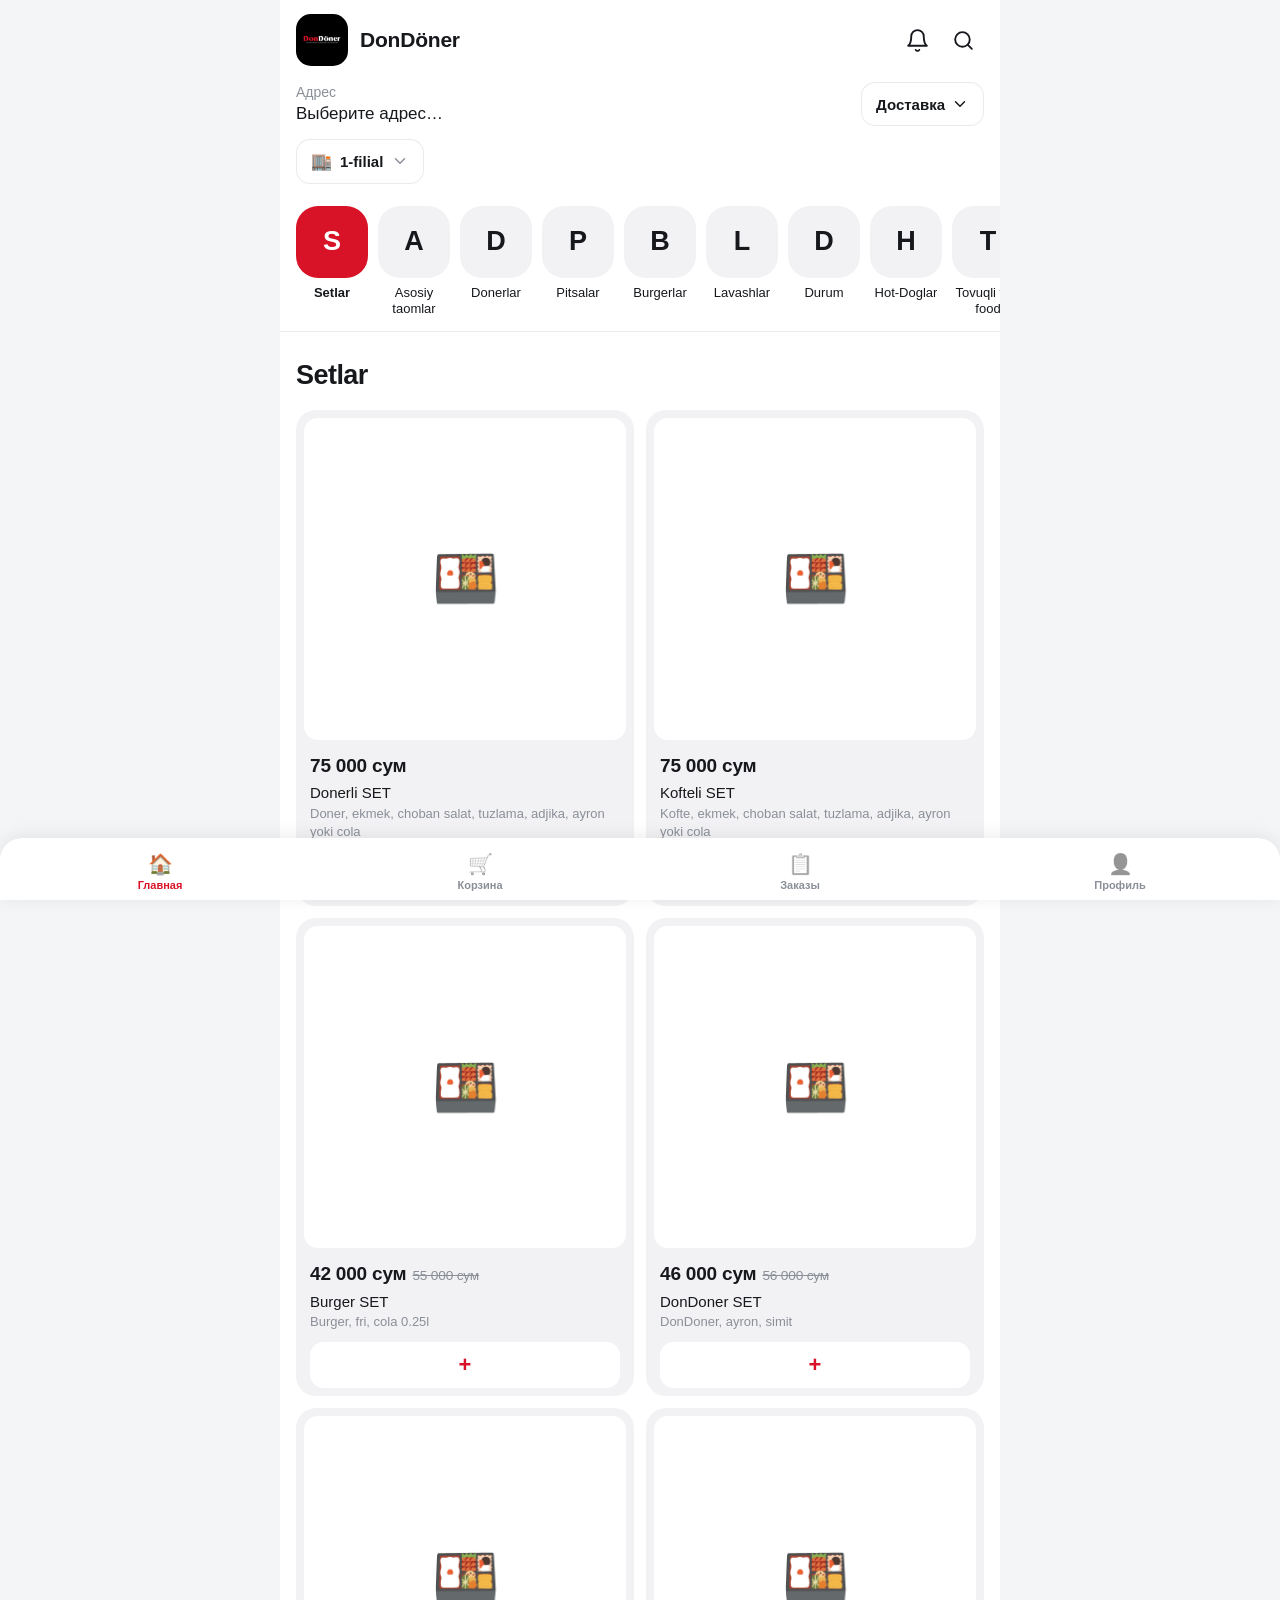
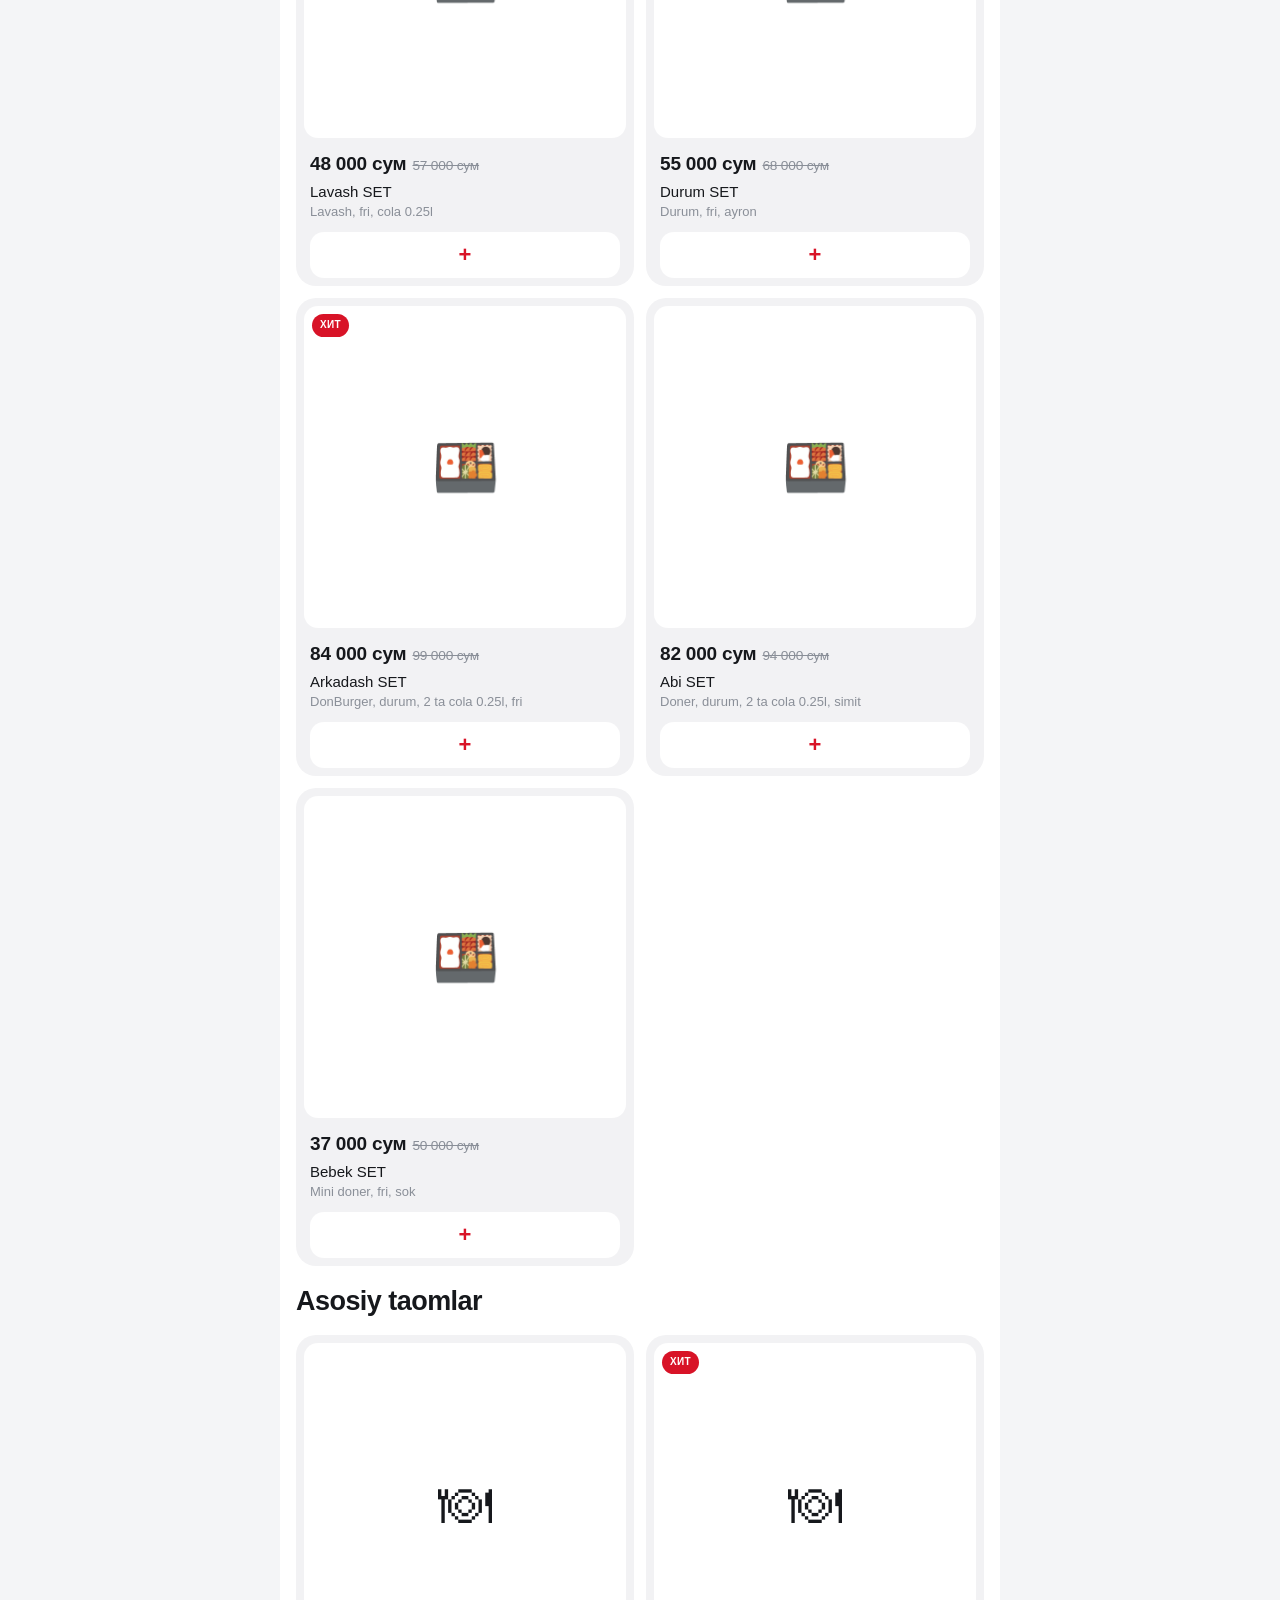
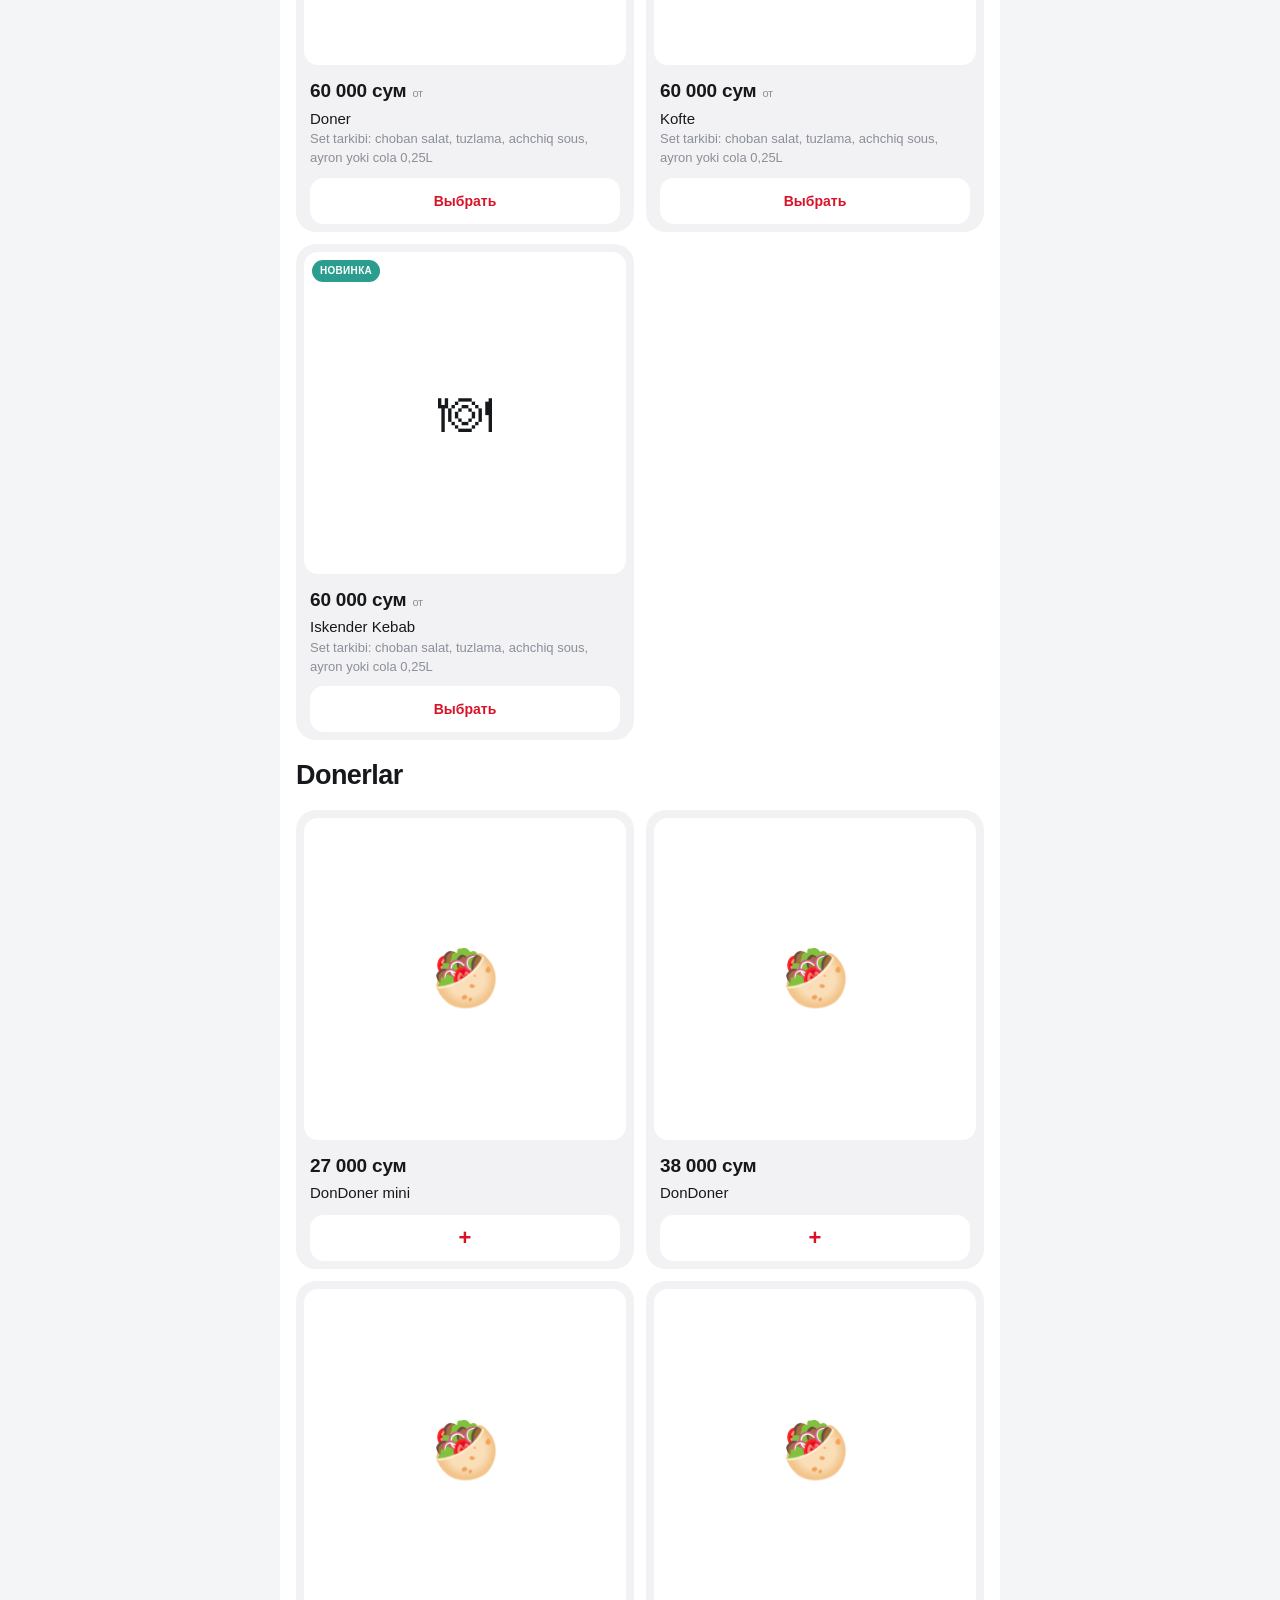
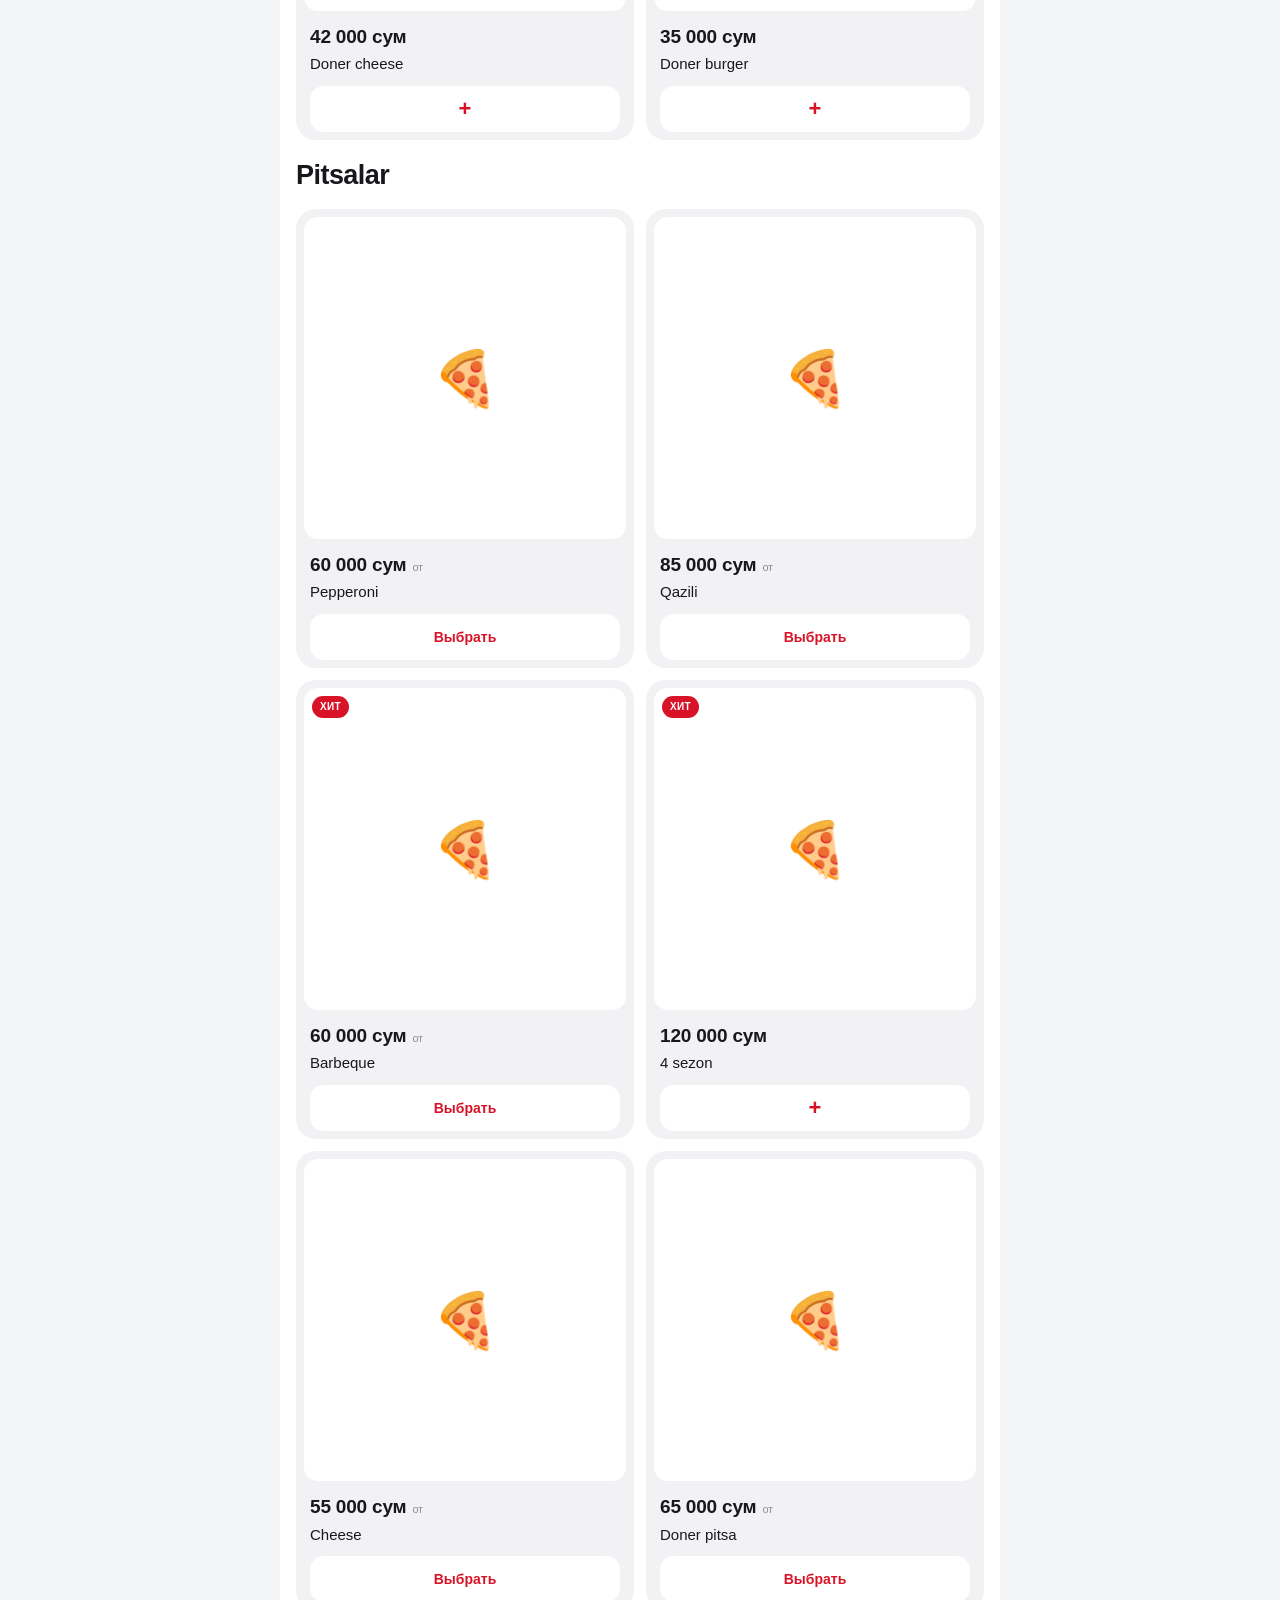
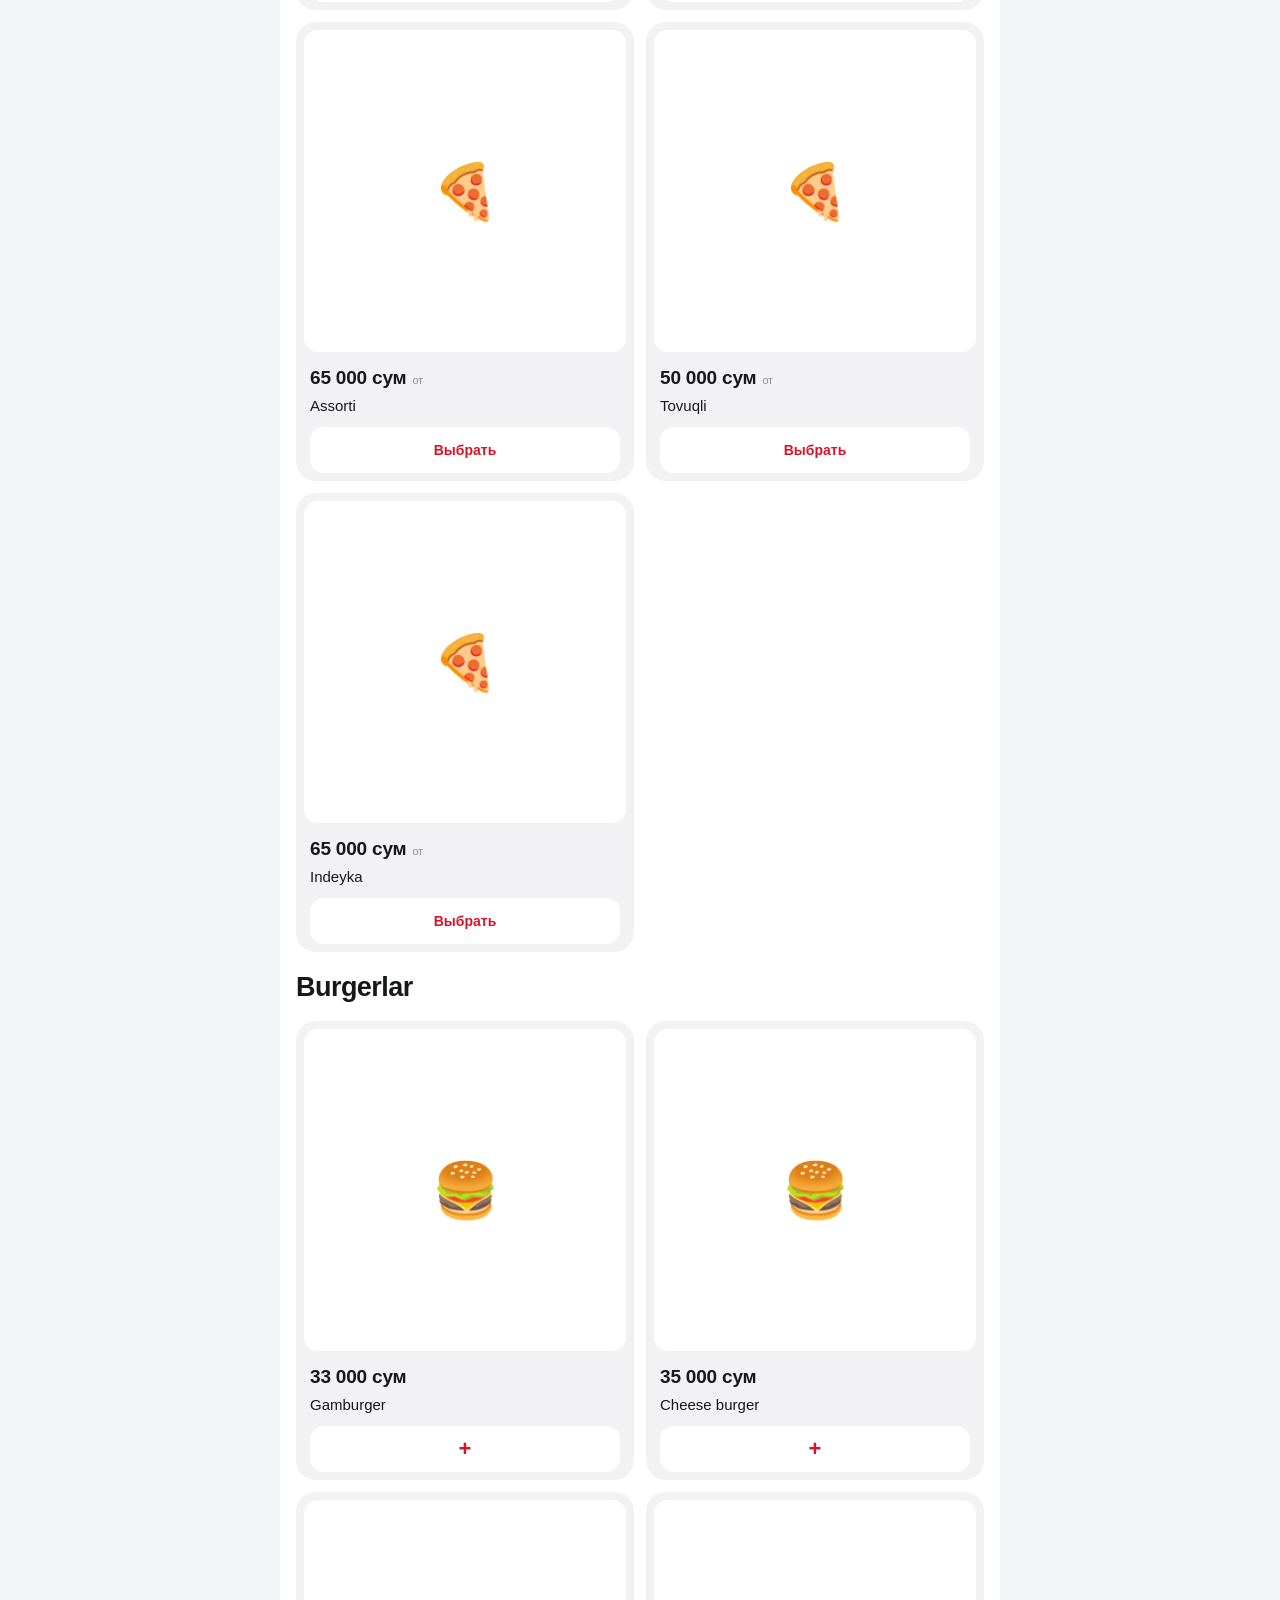
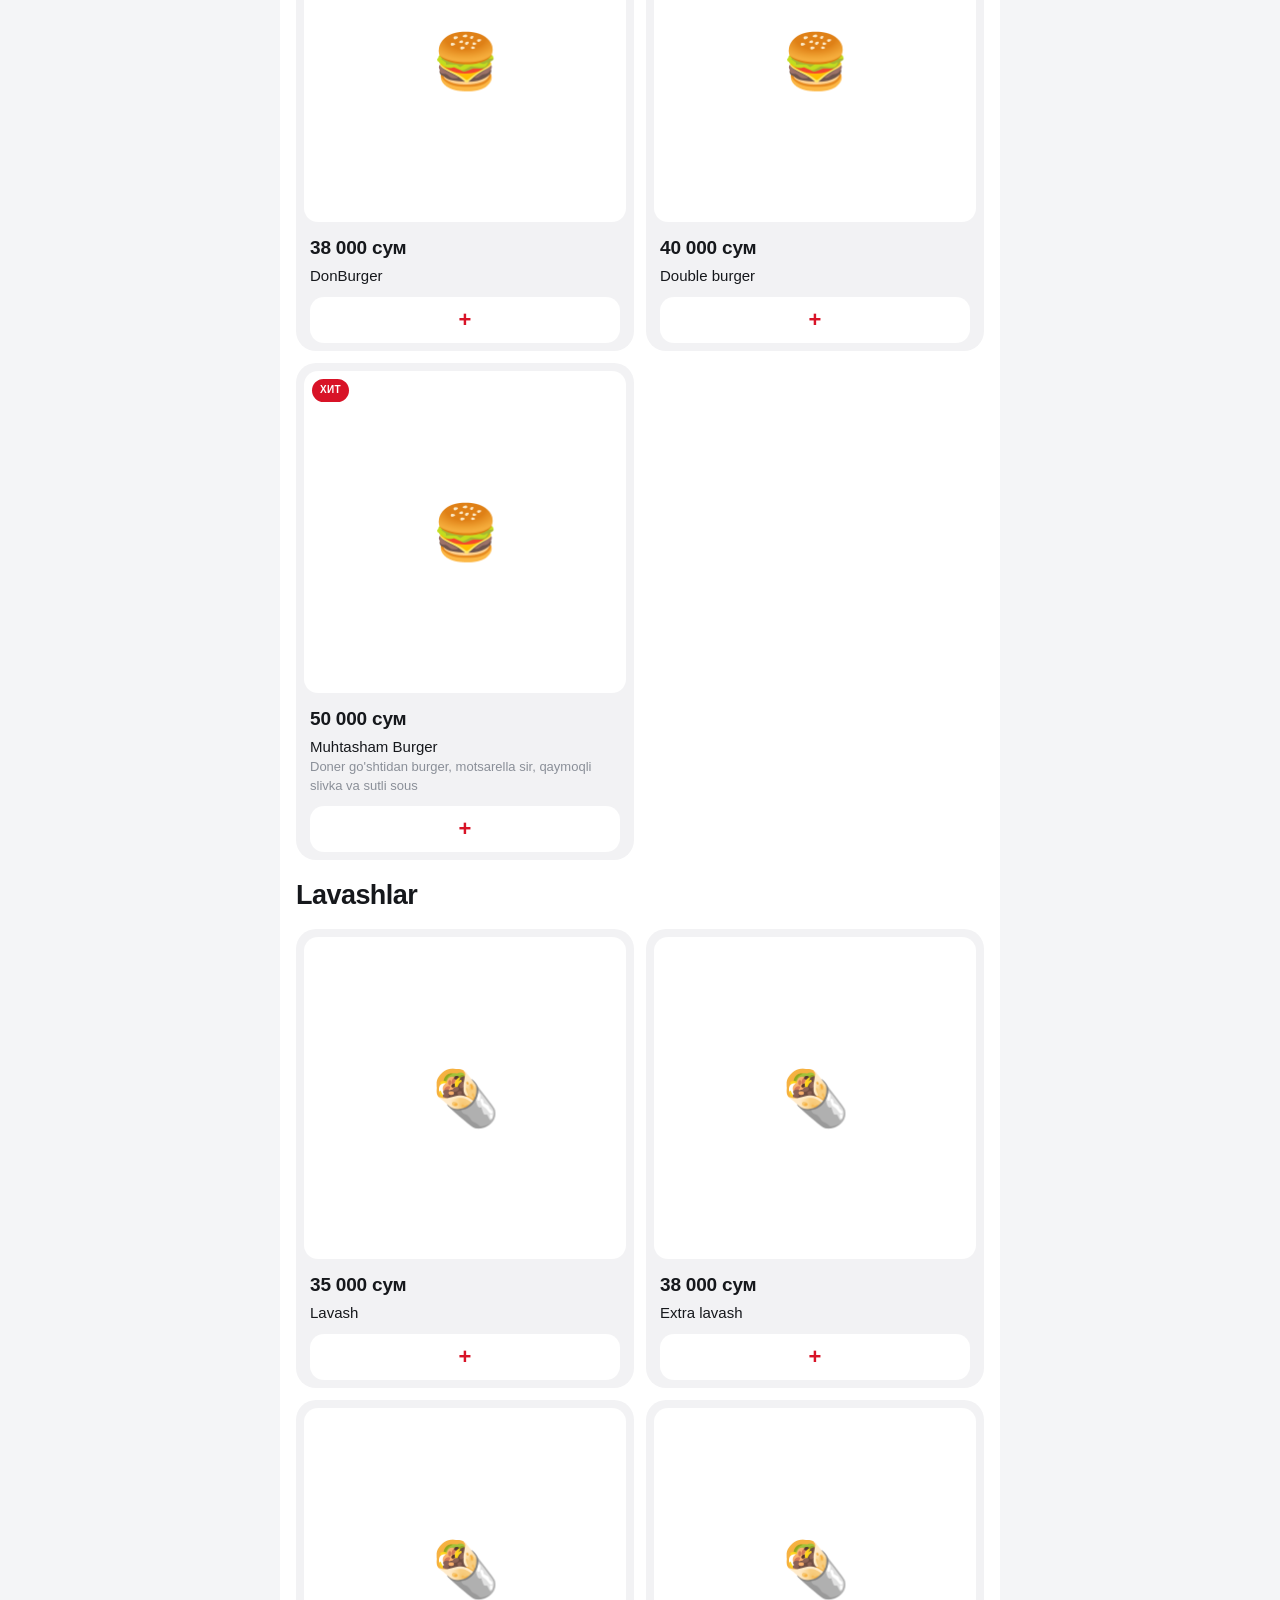
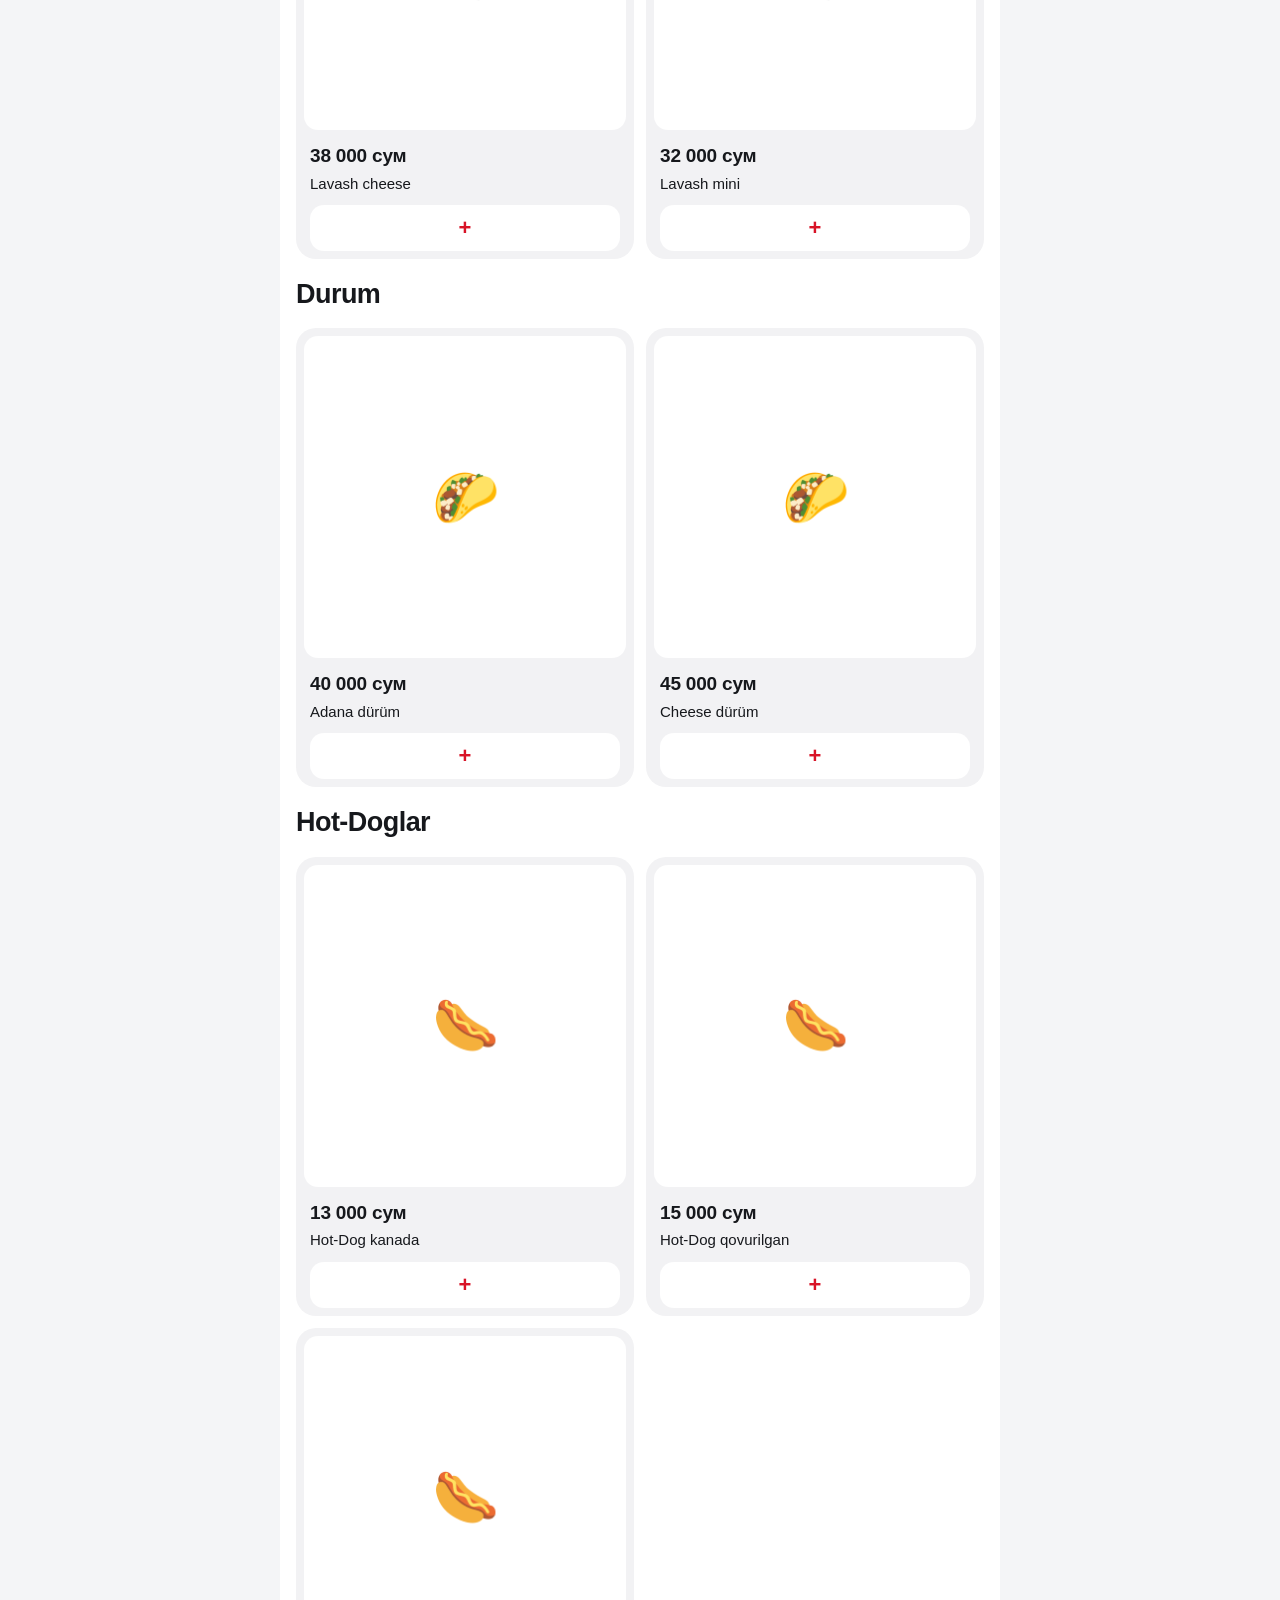
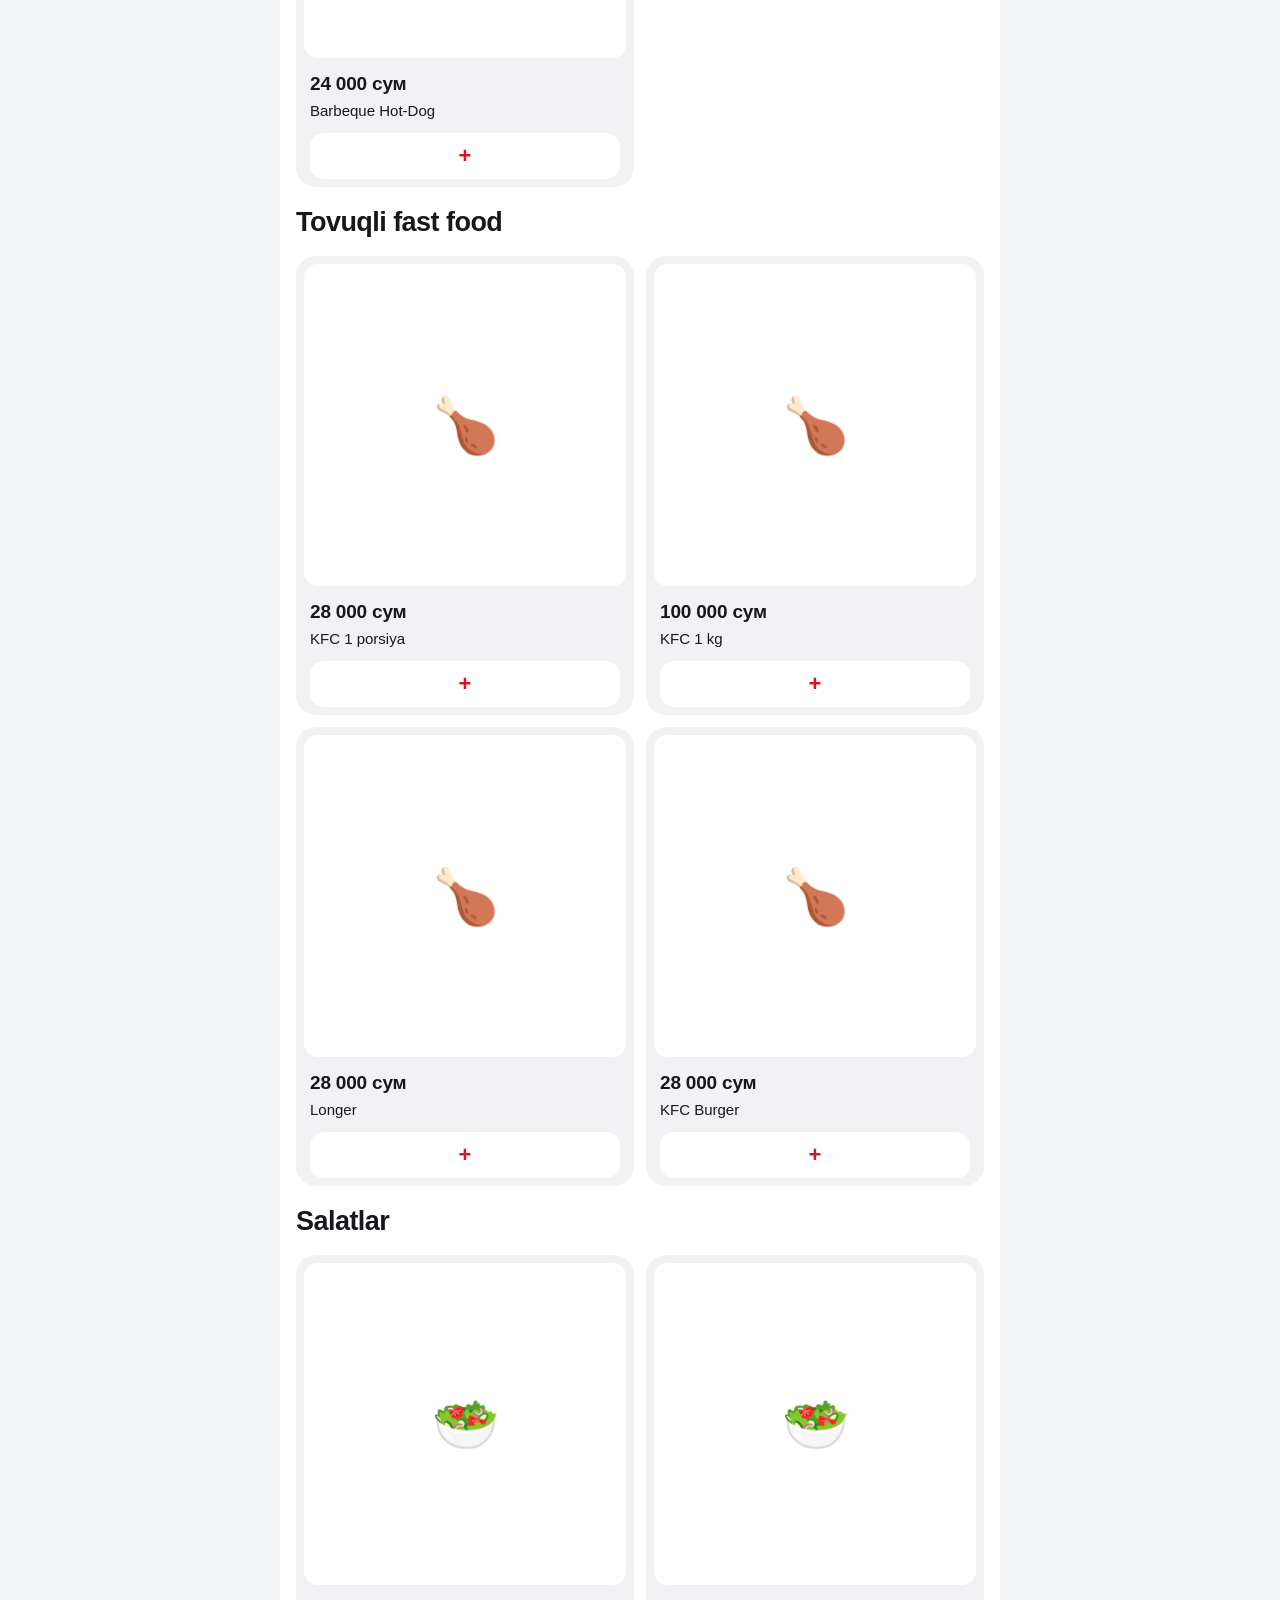
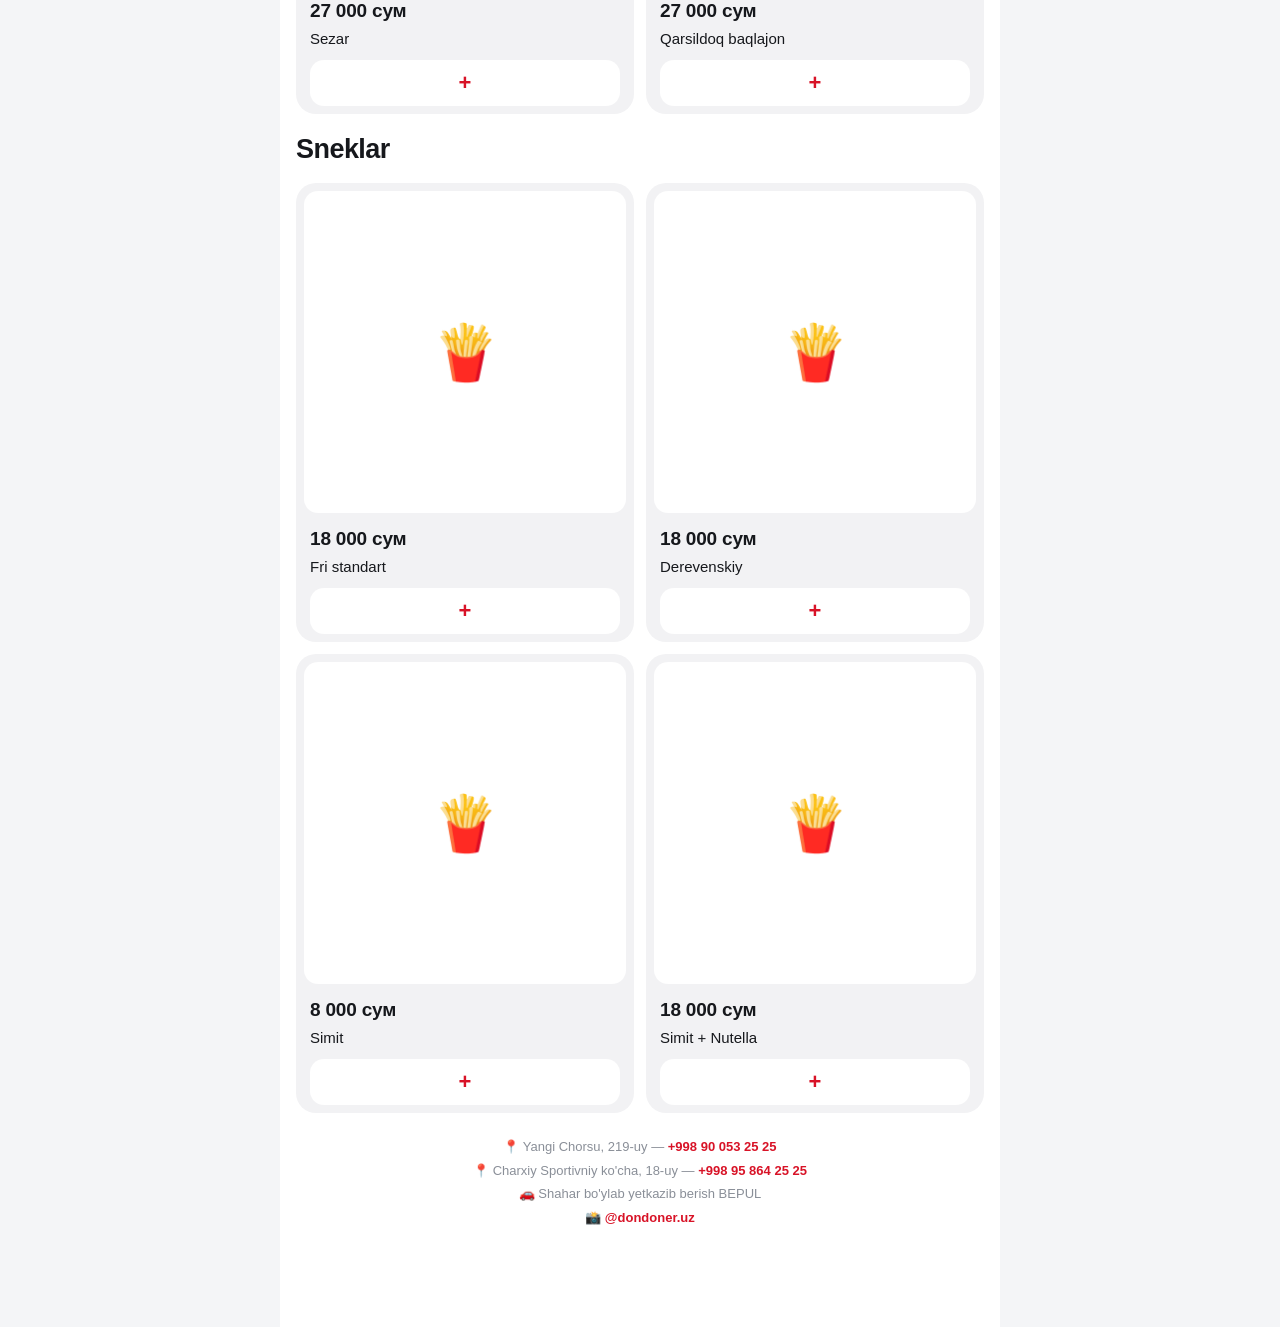
==== index.html @ 094265eb "Qo'shimchalar, yopiq paytda oldindan buyurtma, hafta/oy hisoboti Qo'shimchalar (extra sir, sous...):" ====
<!DOCTYPE html>
<html lang="uz">
<head>
  <meta charset="UTF-8" />
  <meta name="viewport" content="width=device-width, initial-scale=1.0, maximum-scale=1.0, user-scalable=no, viewport-fit=cover" />
  <meta name="theme-color" content="#ffffff" />
  <title>DonDoner — Меню</title>

  <script src="https://telegram.org/js/telegram-web-app.js"></script>
  <!-- ?v= raqamini har yangilanishda oshiring — kesh muammosini oldini oladi -->
  <link rel="stylesheet" href="vendor/leaflet/leaflet.css" />
  <link rel="stylesheet" href="css/style.css?v=27" />
</head>
<body>
  <!-- ======== BOSH SAHIFA ======== -->
  <section class="page page--home is-active" id="page-home">
    <header class="topbar">
      <img
        class="topbar__logoimg"
        src="images/logo.jpg"
        alt="DonDöner — Turkcha ishtaha, O'zbekona mehmondo'stlik"
      />
      <span class="topbar__name" id="brandName">DonDöner</span>
      <div class="topbar__actions">
        <button class="iconbtn" id="bellBtn" aria-label="Мои заказы">
          <svg viewBox="0 0 24 24" fill="none" stroke="currentColor" stroke-width="1.8"
               stroke-linecap="round" stroke-linejoin="round" aria-hidden="true">
            <path d="M18 8A6 6 0 0 0 6 8c0 7-3 9-3 9h18s-3-2-3-9" />
            <path d="M13.73 21a2 2 0 0 1-3.46 0" />
          </svg>
        </button>
        <button class="iconbtn" id="searchBtn" aria-label="Поиск">
          <svg viewBox="0 0 24 24" fill="none" stroke="currentColor" stroke-width="1.8"
               stroke-linecap="round" stroke-linejoin="round" aria-hidden="true">
            <circle cx="11" cy="11" r="7" />
            <path d="m20 20-3.6-3.6" />
          </svg>
        </button>
      </div>
    </header>

    <!-- Yetkazish / olib ketish -->
    <div class="delivery">
      <div class="delivery__info">
        <span class="delivery__label">Адрес</span>
        <span class="delivery__value" id="deliveryAddr">Выберите адрес…</span>
      </div>
      <button class="modebtn" id="modeToggle" data-mode="delivery">
        <span class="modebtn__text">Доставка</span>
        <svg viewBox="0 0 24 24" fill="none" stroke="currentColor" stroke-width="2"
             stroke-linecap="round" stroke-linejoin="round" aria-hidden="true">
          <path d="m6 9 6 6 6-6" />
        </svg>
      </button>
    </div>

    <!-- Filial tanlash (2 va undan ortiq filial bo'lsa ko'rinadi) -->
    <button class="branchbar" id="branchBar" hidden>
      <span class="branchbar__ico">🏬</span>
      <span class="branchbar__name" id="branchBarName"></span>
      <svg viewBox="0 0 24 24" fill="none" stroke="currentColor" stroke-width="2"
           stroke-linecap="round" stroke-linejoin="round" aria-hidden="true">
        <path d="m6 9 6 6 6-6" />
      </svg>
    </button>

    <!-- Qidiruv (yashirin, tugma bosilganda ochiladi) -->
    <div class="searchbar" id="searchBar" hidden>
      <input type="search" id="searchInput" placeholder="Поиск блюда…" autocomplete="off" />
    </div>

    <!-- Kategoriya chiplar -->
    <nav class="chips" id="chips" aria-label="Категории"></nav>

    <!-- Menyu bo'limlari -->
    <main class="menu" id="menu"></main>

    <footer class="footer" id="footer"></footer>
  </section>

  <!-- ======== SAVAT ======== -->
  <section class="page page--cart" id="page-cart">
    <header class="pagehead"><h2>Корзина</h2></header>
    <div class="cart" id="cartBody"></div>
  </section>

  <!-- ======== BUYURTMALAR ======== -->
  <section class="page page--orders" id="page-orders">
    <header class="pagehead"><h2>Заказы</h2></header>
    <div class="orders" id="ordersBody"></div>
  </section>

  <!-- ======== PROFIL ======== -->
  <section class="page page--profile" id="page-profile">
    <header class="pagehead"><h2>Профиль</h2></header>
    <div class="profile" id="profileBody"></div>
  </section>

  <!-- ======== PASTKI NAVIGATSIYA ======== -->
  <nav class="tabbar" id="tabbar">
    <button class="tabbar__btn is-active" data-page="home">
      <span class="tabbar__icon">🏠</span><span class="tabbar__label">Главная</span>
    </button>
    <button class="tabbar__btn" data-page="cart">
      <span class="tabbar__icon">🛒</span><span class="tabbar__label">Корзина</span>
      <span class="tabbar__badge" id="cartBadge" hidden>0</span>
    </button>
    <button class="tabbar__btn" data-page="orders">
      <span class="tabbar__icon">📋</span><span class="tabbar__label">Заказы</span>
    </button>
    <button class="tabbar__btn" data-page="profile">
      <span class="tabbar__icon">👤</span><span class="tabbar__label">Профиль</span>
    </button>
  </nav>

  <!-- ======== TAOM TAFSILOTI (bottom sheet) ======== -->
  <div class="sheet" id="sheet" hidden>
    <div class="sheet__backdrop" data-close></div>
    <div class="sheet__panel" role="dialog" aria-modal="true">
      <button class="sheet__close" data-close aria-label="Закрыть">✕</button>
      <div class="sheet__media" id="sheetMedia"></div>
      <div class="sheet__body">
        <div class="sheet__row">
          <h2 class="sheet__title" id="sheetTitle"></h2>
          <span class="sheet__price" id="sheetPrice"></span>
        </div>
        <p class="sheet__weight" id="sheetWeight"></p>
        <p class="sheet__desc" id="sheetDesc"></p>
        <div class="sheet__variants" id="sheetVariants" hidden></div>
        <div class="addons" id="sheetAddons" hidden></div>
        <button class="btn btn--primary sheet__add" id="sheetAdd">Добавить в корзину</button>
      </div>
    </div>
  </div>

  <!-- ======== MANZIL TANLASH (to'liq ekran) ======== -->
  <section class="picker" id="picker" hidden>
    <header class="picker__head">
      <button class="picker__back" id="pickerBack" aria-label="Назад">←</button>
      <h2 class="picker__title">Новый адрес</h2>
    </header>

    <div class="picker__search">
      <input
        type="search"
        id="pickerInput"
        placeholder="Введите адрес"
        autocomplete="off"
      />
      <ul class="picker__results" id="pickerResults" hidden></ul>
    </div>

    <div class="picker__map" id="pickerMap">
      <!-- Markazdagi qo'zg'almas nuqta: xaritani surasiz, nuqta joyida qoladi -->
      <div class="picker__pin" aria-hidden="true"></div>
      <button class="picker__locate" id="pickerLocate" aria-label="Найти меня">➤</button>
    </div>

    <div class="picker__foot">
      <div class="picker__addr" id="pickerAddr">Определяем адрес…</div>
      <button class="btn btn--primary" id="pickerDone">Продолжить</button>
    </div>
  </section>

  <!-- ======== ICHKI EKRAN (Filiallar, Biz haqimizda, ...) ======== -->
  <section class="subpage" id="subpage" hidden>
    <header class="subpage__head">
      <button class="subpage__back" id="subBack" aria-label="Назад">←</button>
      <h2 class="subpage__title" id="subTitle"></h2>
    </header>
    <div class="subpage__body" id="subBody"></div>
  </section>

  <!-- ======== BUYURTMA TAFSILOTI ======== -->
  <section class="subpage" id="orderPage" hidden>
    <header class="subpage__head">
      <button class="subpage__back" id="orderBack" aria-label="Назад">←</button>
      <h2 class="subpage__title" id="orderTitle"></h2>
    </header>
    <div class="subpage__body" id="orderBody"></div>
  </section>

  <!-- ======== TOAST ======== -->
  <div class="toast" id="toast" hidden></div>

  <script src="vendor/leaflet/leaflet.js"></script>
  <script src="data/i18n.js?v=27"></script>
  <script src="data/menu.js?v=27"></script>
  <script src="js/app.js?v=27"></script>
</body>
</html>
---- vendor/leaflet/leaflet.css ----
/* required styles */

.leaflet-pane,
.leaflet-tile,
.leaflet-marker-icon,
.leaflet-marker-shadow,
.leaflet-tile-container,
.leaflet-pane > svg,
.leaflet-pane > canvas,
.leaflet-zoom-box,
.leaflet-image-layer,
.leaflet-layer {
	position: absolute;
	left: 0;
	top: 0;
	}
.leaflet-container {
	overflow: hidden;
	}
.leaflet-tile,
.leaflet-marker-icon,
.leaflet-marker-shadow {
	-webkit-user-select: none;
	   -moz-user-select: none;
	        user-select: none;
	  -webkit-user-drag: none;
	}
/* Prevents IE11 from highlighting tiles in blue */
.leaflet-tile::selection {
	background: transparent;
}
/* Safari renders non-retina tile on retina better with this, but Chrome is worse */
.leaflet-safari .leaflet-tile {
	image-rendering: -webkit-optimize-contrast;
	}
/* hack that prevents hw layers "stretching" when loading new tiles */
.leaflet-safari .leaflet-tile-container {
	width: 1600px;
	height: 1600px;
	-webkit-transform-origin: 0 0;
	}
.leaflet-marker-icon,
.leaflet-marker-shadow {
	display: block;
	}
/* .leaflet-container svg: reset svg max-width decleration shipped in Joomla! (joomla.org) 3.x */
/* .leaflet-container img: map is broken in FF if you have max-width: 100% on tiles */
.leaflet-container .leaflet-overlay-pane svg {
	max-width: none !important;
	max-height: none !important;
	}
.leaflet-container .leaflet-marker-pane img,
.leaflet-container .leaflet-shadow-pane img,
.leaflet-container .leaflet-tile-pane img,
.leaflet-container img.leaflet-image-layer,
.leaflet-container .leaflet-tile {
	max-width: none !important;
	max-height: none !important;
	width: auto;
	padding: 0;
	}

.leaflet-container img.leaflet-tile {
	/* See: https://bugs.chromium.org/p/chromium/issues/detail?id=600120 */
	mix-blend-mode: plus-lighter;
}

.leaflet-container.leaflet-touch-zoom {
	-ms-touch-action: pan-x pan-y;
	touch-action: pan-x pan-y;
	}
.leaflet-container.leaflet-touch-drag {
	-ms-touch-action: pinch-zoom;
	/* Fallback for FF which doesn't support pinch-zoom */
	touch-action: none;
	touch-action: pinch-zoom;
}
.leaflet-container.leaflet-touch-drag.leaflet-touch-zoom {
	-ms-touch-action: none;
	touch-action: none;
}
.leaflet-container {
	-webkit-tap-highlight-color: transparent;
}
.leaflet-container a {
	-webkit-tap-highlight-color: rgba(51, 181, 229, 0.4);
}
.leaflet-tile {
	filter: inherit;
	visibility: hidden;
	}
.leaflet-tile-loaded {
	visibility: inherit;
	}
.leaflet-zoom-box {
	width: 0;
	height: 0;
	-moz-box-sizing: border-box;
	     box-sizing: border-box;
	z-index: 800;
	}
/* workaround for https://bugzilla.mozilla.org/show_bug.cgi?id=888319 */
.leaflet-overlay-pane svg {
	-moz-user-select: none;
	}

.leaflet-pane         { z-index: 400; }

.leaflet-tile-pane    { z-index: 200; }
.leaflet-overlay-pane { z-index: 400; }
.leaflet-shadow-pane  { z-index: 500; }
.leaflet-marker-pane  { z-index: 600; }
.leaflet-tooltip-pane   { z-index: 650; }
.leaflet-popup-pane   { z-index: 700; }

.leaflet-map-pane canvas { z-index: 100; }
.leaflet-map-pane svg    { z-index: 200; }

.leaflet-vml-shape {
	width: 1px;
	height: 1px;
	}
.lvml {
	behavior: url(#default#VML);
	display: inline-block;
	position: absolute;
	}


/* control positioning */

.leaflet-control {
	position: relative;
	z-index: 800;
	pointer-events: visiblePainted; /* IE 9-10 doesn't have auto */
	pointer-events: auto;
	}
.leaflet-top,
.leaflet-bottom {
	position: absolute;
	z-index: 1000;
	pointer-events: none;
	}
.leaflet-top {
	top: 0;
	}
.leaflet-right {
	right: 0;
	}
.leaflet-bottom {
	bottom: 0;
	}
.leaflet-left {
	left: 0;
	}
.leaflet-control {
	float: left;
	clear: both;
	}
.leaflet-right .leaflet-control {
	float: right;
	}
.leaflet-top .leaflet-control {
	margin-top: 10px;
	}
.leaflet-bottom .leaflet-control {
	margin-bottom: 10px;
	}
.leaflet-left .leaflet-control {
	margin-left: 10px;
	}
.leaflet-right .leaflet-control {
	margin-right: 10px;
	}


/* zoom and fade animations */

.leaflet-fade-anim .leaflet-popup {
	opacity: 0;
	-webkit-transition: opacity 0.2s linear;
	   -moz-transition: opacity 0.2s linear;
	        transition: opacity 0.2s linear;
	}
.leaflet-fade-anim .leaflet-map-pane .leaflet-popup {
	opacity: 1;
	}
.leaflet-zoom-animated {
	-webkit-transform-origin: 0 0;
	    -ms-transform-origin: 0 0;
	        transform-origin: 0 0;
	}
svg.leaflet-zoom-animated {
	will-change: transform;
}

.leaflet-zoom-anim .leaflet-zoom-animated {
	-webkit-transition: -webkit-transform 0.25s cubic-bezier(0,0,0.25,1);
	   -moz-transition:    -moz-transform 0.25s cubic-bezier(0,0,0.25,1);
	        transition:         transform 0.25s cubic-bezier(0,0,0.25,1);
	}
.leaflet-zoom-anim .leaflet-tile,
.leaflet-pan-anim .leaflet-tile {
	-webkit-transition: none;
	   -moz-transition: none;
	        transition: none;
	}

.leaflet-zoom-anim .leaflet-zoom-hide {
	visibility: hidden;
	}


/* cursors */

.leaflet-interactive {
	cursor: pointer;
	}
.leaflet-grab {
	cursor: -webkit-grab;
	cursor:    -moz-grab;
	cursor:         grab;
	}
.leaflet-crosshair,
.leaflet-crosshair .leaflet-interactive {
	cursor: crosshair;
	}
.leaflet-popup-pane,
.leaflet-control {
	cursor: auto;
	}
.leaflet-dragging .leaflet-grab,
.leaflet-dragging .leaflet-grab .leaflet-interactive,
.leaflet-dragging .leaflet-marker-draggable {
	cursor: move;
	cursor: -webkit-grabbing;
	cursor:    -moz-grabbing;
	cursor:         grabbing;
	}

/* marker & overlays interactivity */
.leaflet-marker-icon,
.leaflet-marker-shadow,
.leaflet-image-layer,
.leaflet-pane > svg path,
.leaflet-tile-container {
	pointer-events: none;
	}

.leaflet-marker-icon.leaflet-interactive,
.leaflet-image-layer.leaflet-interactive,
.leaflet-pane > svg path.leaflet-interactive,
svg.leaflet-image-layer.leaflet-interactive path {
	pointer-events: visiblePainted; /* IE 9-10 doesn't have auto */
	pointer-events: auto;
	}

/* visual tweaks */

.leaflet-container {
	background: #ddd;
	outline-offset: 1px;
	}
.leaflet-container a {
	color: #0078A8;
	}
.leaflet-zoom-box {
	border: 2px dotted #38f;
	background: rgba(255,255,255,0.5);
	}


/* general typography */
.leaflet-container {
	font-family: "Helvetica Neue", Arial, Helvetica, sans-serif;
	font-size: 12px;
	font-size: 0.75rem;
	line-height: 1.5;
	}


/* general toolbar styles */

.leaflet-bar {
	box-shadow: 0 1px 5px rgba(0,0,0,0.65);
	border-radius: 4px;
	}
.leaflet-bar a {
	background-color: #fff;
	border-bottom: 1px solid #ccc;
	width: 26px;
	height: 26px;
	line-height: 26px;
	display: block;
	text-align: center;
	text-decoration: none;
	color: black;
	}
.leaflet-bar a,
.leaflet-control-layers-toggle {
	background-position: 50% 50%;
	background-repeat: no-repeat;
	display: block;
	}
.leaflet-bar a:hover,
.leaflet-bar a:focus {
	background-color: #f4f4f4;
	}
.leaflet-bar a:first-child {
	border-top-left-radius: 4px;
	border-top-right-radius: 4px;
	}
.leaflet-bar a:last-child {
	border-bottom-left-radius: 4px;
	border-bottom-right-radius: 4px;
	border-bottom: none;
	}
.leaflet-bar a.leaflet-disabled {
	cursor: default;
	background-color: #f4f4f4;
	color: #bbb;
	}

.leaflet-touch .leaflet-bar a {
	width: 30px;
	height: 30px;
	line-height: 30px;
	}
.leaflet-touch .leaflet-bar a:first-child {
	border-top-left-radius: 2px;
	border-top-right-radius: 2px;
	}
.leaflet-touch .leaflet-bar a:last-child {
	border-bottom-left-radius: 2px;
	border-bottom-right-radius: 2px;
	}

/* zoom control */

.leaflet-control-zoom-in,
.leaflet-control-zoom-out {
	font: bold 18px 'Lucida Console', Monaco, monospace;
	text-indent: 1px;
	}

.leaflet-touch .leaflet-control-zoom-in, .leaflet-touch .leaflet-control-zoom-out  {
	font-size: 22px;
	}


/* layers control */

.leaflet-control-layers {
	box-shadow: 0 1px 5px rgba(0,0,0,0.4);
	background: #fff;
	border-radius: 5px;
	}
.leaflet-control-layers-toggle {
	background-image: url(images/layers.png);
	width: 36px;
	height: 36px;
	}
.leaflet-retina .leaflet-control-layers-toggle {
	background-image: url(images/layers-2x.png);
	background-size: 26px 26px;
	}
.leaflet-touch .leaflet-control-layers-toggle {
	width: 44px;
	height: 44px;
	}
.leaflet-control-layers .leaflet-control-layers-list,
.leaflet-control-layers-expanded .leaflet-control-layers-toggle {
	display: none;
	}
.leaflet-control-layers-expanded .leaflet-control-layers-list {
	display: block;
	position: relative;
	}
.leaflet-control-layers-expanded {
	padding: 6px 10px 6px 6px;
	color: #333;
	background: #fff;
	}
.leaflet-control-layers-scrollbar {
	overflow-y: scroll;
	overflow-x: hidden;
	padding-right: 5px;
	}
.leaflet-control-layers-selector {
	margin-top: 2px;
	position: relative;
	top: 1px;
	}
.leaflet-control-layers label {
	display: block;
	font-size: 13px;
	font-size: 1.08333em;
	}
.leaflet-control-layers-separator {
	height: 0;
	border-top: 1px solid #ddd;
	margin: 5px -10px 5px -6px;
	}

/* Default icon URLs */
.leaflet-default-icon-path { /* used only in path-guessing heuristic, see L.Icon.Default */
	background-image: url(images/marker-icon.png);
	}


/* attribution and scale controls */

.leaflet-container .leaflet-control-attribution {
	background: #fff;
	background: rgba(255, 255, 255, 0.8);
	margin: 0;
	}
.leaflet-control-attribution,
.leaflet-control-scale-line {
	padding: 0 5px;
	color: #333;
	line-height: 1.4;
	}
.leaflet-control-attribution a {
	text-decoration: none;
	}
.leaflet-control-attribution a:hover,
.leaflet-control-attribution a:focus {
	text-decoration: underline;
	}
.leaflet-attribution-flag {
	display: inline !important;
	vertical-align: baseline !important;
	width: 1em;
	height: 0.6669em;
	}
.leaflet-left .leaflet-control-scale {
	margin-left: 5px;
	}
.leaflet-bottom .leaflet-control-scale {
	margin-bottom: 5px;
	}
.leaflet-control-scale-line {
	border: 2px solid #777;
	border-top: none;
	line-height: 1.1;
	padding: 2px 5px 1px;
	white-space: nowrap;
	-moz-box-sizing: border-box;
	     box-sizing: border-box;
	background: rgba(255, 255, 255, 0.8);
	text-shadow: 1px 1px #fff;
	}
.leaflet-control-scale-line:not(:first-child) {
	border-top: 2px solid #777;
	border-bottom: none;
	margin-top: -2px;
	}
.leaflet-control-scale-line:not(:first-child):not(:last-child) {
	border-bottom: 2px solid #777;
	}

.leaflet-touch .leaflet-control-attribution,
.leaflet-touch .leaflet-control-layers,
.leaflet-touch .leaflet-bar {
	box-shadow: none;
	}
.leaflet-touch .leaflet-control-layers,
.leaflet-touch .leaflet-bar {
	border: 2px solid rgba(0,0,0,0.2);
	background-clip: padding-box;
	}


/* popup */

.leaflet-popup {
	position: absolute;
	text-align: center;
	margin-bottom: 20px;
	}
.leaflet-popup-content-wrapper {
	padding: 1px;
	text-align: left;
	border-radius: 12px;
	}
.leaflet-popup-content {
	margin: 13px 24px 13px 20px;
	line-height: 1.3;
	font-size: 13px;
	font-size: 1.08333em;
	min-height: 1px;
	}
.leaflet-popup-content p {
	margin: 17px 0;
	margin: 1.3em 0;
	}
.leaflet-popup-tip-container {
	width: 40px;
	height: 20px;
	position: absolute;
	left: 50%;
	margin-top: -1px;
	margin-left: -20px;
	overflow: hidden;
	pointer-events: none;
	}
.leaflet-popup-tip {
	width: 17px;
	height: 17px;
	padding: 1px;

	margin: -10px auto 0;
	pointer-events: auto;

	-webkit-transform: rotate(45deg);
	   -moz-transform: rotate(45deg);
	    -ms-transform: rotate(45deg);
	        transform: rotate(45deg);
	}
.leaflet-popup-content-wrapper,
.leaflet-popup-tip {
	background: white;
	color: #333;
	box-shadow: 0 3px 14px rgba(0,0,0,0.4);
	}
.leaflet-container a.leaflet-popup-close-button {
	position: absolute;
	top: 0;
	right: 0;
	border: none;
	text-align: center;
	width: 24px;
	height: 24px;
	font: 16px/24px Tahoma, Verdana, sans-serif;
	color: #757575;
	text-decoration: none;
	background: transparent;
	}
.leaflet-container a.leaflet-popup-close-button:hover,
.leaflet-container a.leaflet-popup-close-button:focus {
	color: #585858;
	}
.leaflet-popup-scrolled {
	overflow: auto;
	}

.leaflet-oldie .leaflet-popup-content-wrapper {
	-ms-zoom: 1;
	}
.leaflet-oldie .leaflet-popup-tip {
	width: 24px;
	margin: 0 auto;

	-ms-filter: "progid:DXImageTransform.Microsoft.Matrix(M11=0.70710678, M12=0.70710678, M21=-0.70710678, M22=0.70710678)";
	filter: progid:DXImageTransform.Microsoft.Matrix(M11=0.70710678, M12=0.70710678, M21=-0.70710678, M22=0.70710678);
	}

.leaflet-oldie .leaflet-control-zoom,
.leaflet-oldie .leaflet-control-layers,
.leaflet-oldie .leaflet-popup-content-wrapper,
.leaflet-oldie .leaflet-popup-tip {
	border: 1px solid #999;
	}


/* div icon */

.leaflet-div-icon {
	background: #fff;
	border: 1px solid #666;
	}


/* Tooltip */
/* Base styles for the element that has a tooltip */
.leaflet-tooltip {
	position: absolute;
	padding: 6px;
	background-color: #fff;
	border: 1px solid #fff;
	border-radius: 3px;
	color: #222;
	white-space: nowrap;
	-webkit-user-select: none;
	-moz-user-select: none;
	-ms-user-select: none;
	user-select: none;
	pointer-events: none;
	box-shadow: 0 1px 3px rgba(0,0,0,0.4);
	}
.leaflet-tooltip.leaflet-interactive {
	cursor: pointer;
	pointer-events: auto;
	}
.leaflet-tooltip-top:before,
.leaflet-tooltip-bottom:before,
.leaflet-tooltip-left:before,
.leaflet-tooltip-right:before {
	position: absolute;
	pointer-events: none;
	border: 6px solid transparent;
	background: transparent;
	content: "";
	}

/* Directions */

.leaflet-tooltip-bottom {
	margin-top: 6px;
}
.leaflet-tooltip-top {
	margin-top: -6px;
}
.leaflet-tooltip-bottom:before,
.leaflet-tooltip-top:before {
	left: 50%;
	margin-left: -6px;
	}
.leaflet-tooltip-top:before {
	bottom: 0;
	margin-bottom: -12px;
	border-top-color: #fff;
	}
.leaflet-tooltip-bottom:before {
	top: 0;
	margin-top: -12px;
	margin-left: -6px;
	border-bottom-color: #fff;
	}
.leaflet-tooltip-left {
	margin-left: -6px;
}
.leaflet-tooltip-right {
	margin-left: 6px;
}
.leaflet-tooltip-left:before,
.leaflet-tooltip-right:before {
	top: 50%;
	margin-top: -6px;
	}
.leaflet-tooltip-left:before {
	right: 0;
	margin-right: -12px;
	border-left-color: #fff;
	}
.leaflet-tooltip-right:before {
	left: 0;
	margin-left: -12px;
	border-right-color: #fff;
	}

/* Printing */

@media print {
	/* Prevent printers from removing background-images of controls. */
	.leaflet-control {
		-webkit-print-color-adjust: exact;
		print-color-adjust: exact;
		}
	}
---- css/style.css ----
/* ============================================================
   DonDoner — Telegram Mini App uslublari
   Yashil brend, delivery-app ko'rinishi, mobil uchun.
   Telegram temasiga (yorug'/qorong'i) moslashadi.
   ============================================================ */

:root {
  --brand: #d81327;
  --brand-dark: #a80e1e;
  --brand-soft: #fde8ec;
  --accent: #f77f00;

  --bg: var(--tg-theme-bg-color, #f4f5f7);
  --card: var(--tg-theme-secondary-bg-color, #ffffff);

  /* Bosh sahifa uslubi: oq fon, och kulrang kartochka, rasm uchun oq maydon.
     Faqat bosh sahifada ishlatiladi — boshqa ekranlar o'z ko'rinishida qoladi. */
  --page: #ffffff;
  --tile: #f2f2f4;
  --tile-inner: #ffffff;
  --text: var(--tg-theme-text-color, #16181c);
  --muted: var(--tg-theme-hint-color, #8a8f98);
  --link: var(--tg-theme-link-color, var(--brand));
  --line: rgba(128, 128, 128, 0.16);

  --radius: 18px;
  --shadow: 0 4px 16px rgba(0, 0, 0, 0.06);
  --shadow-lg: 0 12px 40px rgba(0, 0, 0, 0.18);
  --tabbar-h: 62px;
}

/* Qorong'i tema. Telegram o'z ranglarini bersa — o'shalar ishlatiladi,
   bermasa (oddiy brauzerda ochilsa) quyidagi zaxira ranglar qo'llanadi.
   Matn ranglari ham yorug'iga almashadi, aks holda qora fonda o'qib bo'lmaydi. */
@media (prefers-color-scheme: dark) {
  :root {
    --page: #17181c;
    --tile: #212329;
    --tile-inner: #2b2d34;

    --bg: var(--tg-theme-bg-color, #17181c);
    --card: var(--tg-theme-secondary-bg-color, #212329);
    --text: var(--tg-theme-text-color, #f2f2f4);
    --muted: var(--tg-theme-hint-color, #9a9aa4);
    --line: rgba(255, 255, 255, 0.14);
  }
}

* {
  box-sizing: border-box;
  -webkit-tap-highlight-color: transparent;
}

html,
body {
  margin: 0;
  padding: 0;
}

body {
  font-family: -apple-system, BlinkMacSystemFont, "Segoe UI", Roboto, Helvetica,
    Arial, sans-serif;
  background: var(--bg);
  color: var(--text);
  line-height: 1.45;
  -webkit-font-smoothing: antialiased;
}

button {
  font-family: inherit;
}

/* ---------- Sahifalar (SPA) ---------- */
.page {
  display: none;
  min-height: 100vh;
  padding-bottom: calc(var(--tabbar-h) + env(safe-area-inset-bottom) + 12px);
  max-width: 720px;
  margin: 0 auto;
}

.page.is-active {
  display: block;
}

/* Bosh sahifa namunadagidek oq fonda — kartochkalar och kulrang bo'lib ajralib turadi */
.page--home {
  background: var(--page);
}

.pagehead {
  padding: calc(env(safe-area-inset-top) + 16px) 20px 8px;
}

.pagehead h2 {
  margin: 0;
  font-size: 24px;
  font-weight: 800;
}

/* ---------- Topbar (oq fon: kvadrat logo + nom + ikonkalar) ---------- */
.topbar {
  display: flex;
  align-items: center;
  gap: 12px;
  background: var(--page);
  padding: calc(env(safe-area-inset-top) + 14px) 16px 10px;
}

.topbar__logoimg {
  width: 52px;
  height: 52px;
  flex-shrink: 0;
  object-fit: cover;
  border-radius: 15px;
  display: block;
  /* Logoni tez 3 marta bosish admin panelni ochadi (yashirin imo-ishora):
     tanlanish, surish va bosish chaqnashini o'chiramiz — mijoz sezmasin */
  user-select: none;
  -webkit-user-select: none;
  -webkit-user-drag: none;
  -webkit-tap-highlight-color: transparent;
}

.topbar__name {
  flex: 1;
  min-width: 0;
  font-size: 21px;
  font-weight: 800;
  letter-spacing: -0.01em;
  white-space: nowrap;
  overflow: hidden;
  text-overflow: ellipsis;
}

.topbar__actions {
  display: flex;
  align-items: center;
  gap: 4px;
  flex-shrink: 0;
}

.iconbtn {
  width: 42px;
  height: 42px;
  border: none;
  border-radius: 50%;
  background: transparent;
  color: var(--text);
  display: grid;
  place-items: center;
  font-size: 18px;
  cursor: pointer;
  transition: background 0.15s;
}

.iconbtn svg {
  width: 25px;
  height: 25px;
}

.iconbtn:active {
  background: rgba(128, 128, 128, 0.15);
}

/* ---------- Yetkazish paneli ---------- */
.delivery {
  display: flex;
  align-items: center;
  justify-content: space-between;
  gap: 12px;
  padding: 6px 16px 12px;
}

.delivery__info {
  display: flex;
  flex-direction: column;
  min-width: 0;
}

.delivery__label {
  font-size: 14px;
  color: var(--muted);
}

.delivery__value {
  font-size: 17px;
  font-weight: 500;
  white-space: nowrap;
  overflow: hidden;
  text-overflow: ellipsis;
}

/* Yetkazish/olib ketish — bitta konturli tugma, bosilsa almashadi */
.modebtn {
  display: flex;
  align-items: center;
  gap: 6px;
  flex-shrink: 0;
  border: 1px solid var(--line);
  background: var(--page);
  color: var(--text);
  font-size: 15px;
  font-weight: 700;
  padding: 12px 14px;
  border-radius: 14px;
  cursor: pointer;
  transition: background 0.15s, transform 0.1s;
}

.modebtn svg {
  width: 18px;
  height: 18px;
  flex-shrink: 0;
}

.modebtn:active {
  transform: scale(0.97);
  background: var(--tile);
}

/* ---------- Qidiruv ---------- */
.searchbar {
  padding: 0 16px 10px;
}

.searchbar input {
  width: 100%;
  border: 1px solid var(--line);
  background: var(--card);
  color: var(--text);
  border-radius: 12px;
  padding: 11px 14px;
  font-size: 15px;
  outline: none;
}

.searchbar input:focus {
  border-color: var(--brand);
}

/* ---------- Filial tanlash (bosh sahifada) ---------- */
.branchbar {
  display: flex;
  align-items: center;
  gap: 8px;
  margin: 0 16px 10px;
  padding: 11px 14px;
  border: 1px solid var(--line);
  border-radius: 14px;
  background: var(--page);
  color: var(--text);
  font-size: 15px;
  font-weight: 700;
  cursor: pointer;
  transition: background 0.15s, transform 0.1s;
}

.branchbar__ico {
  font-size: 17px;
  flex-shrink: 0;
}

.branchbar__name {
  flex: 1;
  min-width: 0;
  text-align: left;
  white-space: nowrap;
  overflow: hidden;
  text-overflow: ellipsis;
}

.branchbar svg {
  width: 18px;
  height: 18px;
  flex-shrink: 0;
  color: var(--muted);
}

.branchbar:active {
  transform: scale(0.99);
  background: var(--tile);
}

/* ---------- Kategoriyalar: kvadrat kafel + tagida nomi ---------- */
.chips {
  position: sticky;
  top: 0;
  z-index: 20;
  display: flex;
  gap: 10px;
  overflow-x: auto;
  padding: 12px 16px 14px;
  background: var(--page);
  border-bottom: 1px solid var(--line);
  scrollbar-width: none;
}

.chips::-webkit-scrollbar {
  display: none;
}

.chip {
  flex: 0 0 auto;
  width: 72px;
  border: none;
  background: transparent;
  padding: 0;
  cursor: pointer;
  display: flex;
  flex-direction: column;
  align-items: center;
  gap: 7px;
  color: var(--text);
}

/* Kafel ichida kategoriya nomining bosh harfi */
.chip__tile {
  width: 72px;
  height: 72px;
  border-radius: 22px;
  background: var(--tile);
  display: grid;
  place-items: center;
  font-size: 27px;
  font-weight: 600;
  line-height: 1;
  transition: background 0.15s, color 0.15s, transform 0.1s;
}

.chip__label {
  font-size: 13px;
  font-weight: 500;
  line-height: 1.25;
  text-align: center;
  /* Uzun nomlar 2 qatorgacha, ortig'i «…» bilan qisqaradi */
  display: -webkit-box;
  -webkit-line-clamp: 2;
  line-clamp: 2;
  -webkit-box-orient: vertical;
  overflow: hidden;
}

.chip:active .chip__tile {
  transform: scale(0.94);
}

.chip.is-active .chip__tile {
  background: var(--brand);
  color: #fff;
}

.chip.is-active .chip__label {
  font-weight: 700;
}

/* ---------- Menyu bo'limlari ---------- */
.menu {
  padding: 8px 16px 8px;
}

.section {
  padding-top: 16px;
  scroll-margin-top: 60px;
}

.section__title {
  font-size: 27px;
  font-weight: 800;
  letter-spacing: -0.02em;
  margin: 0 0 14px;
  display: flex;
  align-items: center;
  gap: 8px;
}

/* Mahsulot grid — 2 ustun */
.grid {
  display: grid;
  grid-template-columns: 1fr 1fr;
  gap: 12px;
}

.product {
  background: var(--tile);
  border-radius: 20px;
  padding: 8px;
  display: flex;
  flex-direction: column;
}

.product__media {
  position: relative;
  width: 100%;
  aspect-ratio: 1 / 1;
  /* overflow + absolute rasm: maydon har doim kvadrat qoladi,
     rasm balandligi kartochkani cho'zib yubormaydi */
  overflow: hidden;
  background: var(--tile-inner);
  border-radius: 14px;
  display: grid;
  place-items: center;
  font-size: 54px;
  cursor: pointer;
}

.product__media img {
  position: absolute;
  inset: 0;
  width: 100%;
  height: 100%;
  /* contain — taom to'liq ko'rinadi, chetlari kesilmaydi */
  object-fit: contain;
}

.product__body {
  padding: 12px 6px 0;
  display: flex;
  flex-direction: column;
  flex: 1;
}

/* Namunadagidek: avval yirik qora narx, keyin taom nomi */
.product__price {
  font-size: 19px;
  font-weight: 800;
  letter-spacing: -0.01em;
  color: var(--text);
  /* Chegirma/«dan» yozuvi sig'masa yangi qatorga tushsin — chetidan kesilmasin */
  display: flex;
  flex-wrap: wrap;
  align-items: baseline;
  gap: 0 6px;
}

.product__name {
  font-size: 15px;
  font-weight: 500;
  margin: 4px 0 2px;
  line-height: 1.3;
}

.product__weight {
  font-size: 13px;
  color: var(--muted);
  margin-bottom: 10px;
}

.product__add {
  margin-top: auto;
  border: none;
  background: var(--tile-inner);
  color: var(--brand);
  font-size: 22px;
  font-weight: 700;
  height: 46px;
  border-radius: 14px;
  cursor: pointer;
  transition: transform 0.1s, background 0.15s;
}

.product__add:active {
  transform: scale(0.94);
}

/* ---------- Tugagan taom ---------- */
.product--out .product__media,
.product--out .product__price,
.product--out .product__name {
  opacity: 0.45;
}

.product__outbadge {
  position: absolute;
  top: 50%;
  left: 50%;
  transform: translate(-50%, -50%);
  background: rgba(22, 24, 28, 0.82);
  color: #fff;
  font-size: 12px;
  font-weight: 700;
  padding: 6px 12px;
  border-radius: 999px;
  white-space: nowrap;
}

.product__add--out {
  background: transparent;
  border: 1.5px solid var(--line);
  color: var(--muted);
  font-size: 13px;
  font-weight: 600;
  cursor: not-allowed;
}

/* ---------- Qo'shimchalar (taom oynasida) ---------- */
.addons {
  margin: 4px 0 16px;
}

.addons__title {
  font-size: 14px;
  font-weight: 700;
  color: var(--muted);
  margin-bottom: 8px;
}

.addon {
  display: flex;
  align-items: center;
  gap: 11px;
  padding: 11px 12px;
  border: 1px solid var(--line);
  border-radius: 12px;
  margin-bottom: 8px;
  cursor: pointer;
}

.addon:last-child {
  margin-bottom: 0;
}

.addon input {
  width: 21px;
  height: 21px;
  flex-shrink: 0;
  accent-color: var(--brand);
  margin: 0;
}

.addon__name {
  flex: 1;
  min-width: 0;
  font-size: 15px;
}

.addon__price {
  flex-shrink: 0;
  font-size: 14px;
  font-weight: 700;
  color: var(--brand);
}

/* ---------- Chegirma kodi ---------- */
.promo {
  background: var(--card);
  border-radius: 14px;
  padding: 12px;
  margin-bottom: 12px;
}

.promo__row {
  display: flex;
  gap: 8px;
}

.promo__input {
  flex: 1;
  min-width: 0;
  border: 1px solid var(--line);
  background: var(--bg);
  color: var(--text);
  border-radius: 11px;
  padding: 12px 13px;
  font-size: 15px;
  text-transform: uppercase;
  outline: none;
}

.promo__input:focus {
  border-color: var(--brand);
}

.promo__btn {
  flex-shrink: 0;
  border: none;
  background: var(--brand);
  color: #fff;
  border-radius: 11px;
  padding: 0 18px;
  font-size: 14px;
  font-weight: 700;
  cursor: pointer;
}

.promo__btn:disabled {
  opacity: 0.55;
}

.promo__msg:not(:empty) {
  margin-top: 8px;
  font-size: 13px;
  color: var(--brand);
}

.promo--on {
  display: flex;
  align-items: center;
  justify-content: space-between;
  gap: 10px;
}

.promo__applied {
  font-size: 15px;
}

.promo__clear {
  flex-shrink: 0;
  border: none;
  background: transparent;
  color: var(--muted);
  font-size: 13px;
  font-weight: 600;
  cursor: pointer;
  text-decoration: underline;
}

.cart-summary__row--promo {
  color: #1f9d55;
  font-weight: 700;
}

/* ---------- Savatdagi ichimlik taklifi ---------- */
.upsell {
  margin: 6px 0 14px;
}

.upsell__title {
  font-size: 16px;
  font-weight: 800;
  margin-bottom: 10px;
}

.upsell__row {
  display: flex;
  gap: 10px;
  overflow-x: auto;
  scrollbar-width: none;
  /* chetlarigacha surilsin, lekin kartochkalar kesilmasin */
  margin: 0 -16px;
  padding: 2px 16px;
}

.upsell__row::-webkit-scrollbar {
  display: none;
}

.upsell__card {
  flex: 0 0 auto;
  width: 104px;
  border: none;
  background: var(--tile);
  border-radius: 16px;
  padding: 8px;
  cursor: pointer;
  text-align: center;
  color: var(--text);
  font-family: inherit;
  transition: transform 0.1s;
}

.upsell__card:active {
  transform: scale(0.95);
}

.upsell__media {
  position: relative;
  width: 100%;
  aspect-ratio: 1 / 1;
  overflow: hidden;
  background: var(--tile-inner);
  border-radius: 11px;
  display: grid;
  place-items: center;
  font-size: 30px;
  margin-bottom: 7px;
}

.upsell__media img {
  position: absolute;
  inset: 0;
  width: 100%;
  height: 100%;
  object-fit: contain;
}

.upsell__name {
  font-size: 12px;
  line-height: 1.25;
  margin-bottom: 3px;
  display: -webkit-box;
  -webkit-line-clamp: 2;
  line-clamp: 2;
  -webkit-box-orient: vertical;
  overflow: hidden;
}

.upsell__price {
  font-size: 13px;
  font-weight: 800;
}

.notice__btn {
  display: block;
  margin: 10px auto 0;
  background: var(--brand);
  color: #fff;
  border: none;
  border-radius: 10px;
  padding: 9px 16px;
  font-size: 13px;
  font-weight: 700;
  cursor: pointer;
}

/* Miqdor stepperi (savatda bo'lsa) */
.stepper {
  margin-top: auto;
  display: flex;
  align-items: center;
  justify-content: space-between;
  background: var(--brand);
  border-radius: 14px;
  height: 46px;
  overflow: hidden;
}

.stepper button {
  border: none;
  background: transparent;
  color: #fff;
  font-size: 20px;
  font-weight: 700;
  width: 40px;
  height: 100%;
  cursor: pointer;
}

.stepper span {
  color: #fff;
  font-weight: 700;
  font-size: 15px;
}

/* Yorliq */
.badge {
  position: absolute;
  top: 8px;
  left: 8px;
  font-size: 10px;
  font-weight: 700;
  text-transform: uppercase;
  letter-spacing: 0.03em;
  padding: 4px 8px;
  border-radius: 999px;
  color: #fff;
  background: var(--accent);
}

.badge--hit {
  background: var(--brand);
}
.badge--yangi {
  background: #2a9d8f;
}
.badge--achchiq {
  background: #ff5a00;
}

/* Bo'sh holat */
.empty {
  text-align: center;
  color: var(--muted);
  padding: 60px 24px;
}

.empty__icon {
  font-size: 56px;
  margin-bottom: 12px;
}

.empty__text {
  font-size: 16px;
}

/* ---------- Footer ---------- */
.footer {
  padding: 14px 20px 24px;
  color: var(--muted);
  font-size: 13px;
  text-align: center;
  line-height: 1.8;
}

.footer a {
  color: var(--link);
  text-decoration: none;
  font-weight: 600;
}

/* ---------- Savat ---------- */
.cart {
  padding: 8px 16px;
}

.cart-item {
  display: flex;
  gap: 12px;
  align-items: center;
  background: var(--card);
  border-radius: 14px;
  padding: 10px;
  margin-bottom: 10px;
  box-shadow: var(--shadow);
}

.cart-item__media {
  width: 64px;
  height: 64px;
  border-radius: 10px;
  flex-shrink: 0;
  background: rgba(142, 142, 152, 0.14);
  display: grid;
  place-items: center;
  font-size: 28px;
  overflow: hidden;
}

.cart-item__media img {
  width: 100%;
  height: 100%;
  object-fit: cover;
}

.cart-item__body {
  flex: 1;
  min-width: 0;
}

.cart-item__name {
  font-size: 14px;
  font-weight: 700;
  margin: 0 0 2px;
}

.cart-item__price {
  font-size: 14px;
  color: var(--brand);
  font-weight: 700;
}

.cart-item__stepper {
  display: flex;
  align-items: center;
  gap: 10px;
}

.cart-item__stepper button {
  width: 30px;
  height: 30px;
  border-radius: 8px;
  border: none;
  background: rgba(142, 142, 152, 0.14);
  color: var(--brand);
  font-size: 18px;
  font-weight: 700;
  cursor: pointer;
}

.cart-item__stepper span {
  min-width: 20px;
  text-align: center;
  font-weight: 700;
}

/* Savat jami + checkout */
.cart-summary {
  background: var(--card);
  border-radius: 16px;
  padding: 16px;
  margin-top: 8px;
  box-shadow: var(--shadow);
}

.cart-summary__row {
  display: flex;
  justify-content: space-between;
  margin-bottom: 8px;
  font-size: 14px;
  color: var(--muted);
}

.cart-summary__total {
  display: flex;
  justify-content: space-between;
  font-size: 18px;
  font-weight: 800;
  margin-top: 8px;
  padding-top: 12px;
  border-top: 1px solid var(--line);
}

.cart-summary__total span:last-child {
  color: var(--brand);
}

/* ---------- Checkout forma ---------- */
.checkout {
  margin-top: 14px;
}

.field {
  margin-bottom: 12px;
}

.field label {
  display: block;
  font-size: 13px;
  font-weight: 600;
  margin-bottom: 5px;
  color: var(--muted);
}

.field input,
.field textarea {
  width: 100%;
  border: 1px solid var(--line);
  background: var(--card);
  color: var(--text);
  border-radius: 12px;
  padding: 12px 14px;
  font-size: 15px;
  outline: none;
}

.field input:focus,
.field textarea:focus {
  border-color: var(--brand);
}

.field textarea {
  resize: vertical;
  min-height: 60px;
}

/* Ogohlantirish qatori (yopiq / minimal summa) */
.notice {
  margin-top: 12px;
  padding: 12px 14px;
  border-radius: 12px;
  background: rgba(142, 142, 152, 0.14);
  color: var(--text);
  font-size: 14px;
  line-height: 1.45;
  text-align: center;
}

.notice--warn {
  background: rgba(216, 19, 39, 0.1);
  color: var(--brand);
  font-weight: 600;
}

/* ---------- Checkout: sarlavhalar ---------- */
.co-title {
  font-size: 17px;
  font-weight: 800;
  margin: 20px 0 10px;
}

/* Yetkazish / olib ketish kartochkalari */
.mode-cards {
  display: grid;
  grid-template-columns: 1fr 1fr;
  gap: 10px;
}

.mode-card {
  position: relative;
  text-align: left;
  border: none;
  background: var(--card);
  color: var(--text);
  border-radius: 14px;
  padding: 14px;
  font-size: 15px;
  font-weight: 600;
  cursor: pointer;
  box-shadow: var(--shadow);
}

.mode-card__tick {
  display: block;
  width: 24px;
  height: 24px;
  border-radius: 50%;
  background: rgba(142, 142, 152, 0.28);
  margin-bottom: 10px;
  transition: background 0.15s;
}

.mode-card.is-active .mode-card__tick {
  background: var(--brand);
}

.mode-card.is-active .mode-card__tick::after {
  content: "✓";
  color: #fff;
  font-size: 14px;
  font-weight: 700;
  display: grid;
  place-items: center;
  height: 100%;
}

/* Manzil qatori (bosilsa xarita ochiladi) */
.addr-row {
  width: 100%;
  display: flex;
  align-items: center;
  gap: 12px;
  border: none;
  background: var(--card);
  color: var(--text);
  border-radius: 14px;
  padding: 14px;
  cursor: pointer;
  box-shadow: var(--shadow);
  text-align: left;
}

.addr-row__icon {
  font-size: 22px;
  flex-shrink: 0;
}

.addr-row__body {
  flex: 1;
  min-width: 0;
}

.addr-row__label {
  display: block;
  font-size: 12px;
  color: var(--muted);
}

.addr-row__value {
  display: block;
  font-size: 15px;
  font-weight: 600;
  overflow: hidden;
  text-overflow: ellipsis;
  white-space: nowrap;
}

.addr-row__value.is-empty {
  color: var(--muted);
  font-weight: 500;
}

.addr-row__arrow {
  color: var(--muted);
  font-size: 22px;
  flex-shrink: 0;
}

/* Uy / xonadon / qavat / podyezd */
.addr-grid {
  display: grid;
  grid-template-columns: 1fr 1fr;
  gap: 10px;
  margin-top: 10px;
}

.addr-grid input,
.addr-note {
  width: 100%;
  border: 1px solid var(--line);
  background: var(--card);
  color: var(--text);
  border-radius: 12px;
  padding: 12px 14px;
  font-size: 15px;
  outline: none;
  font-family: inherit;
}

.addr-note {
  margin-top: 10px;
  min-height: 52px;
  resize: vertical;
}

.addr-grid input:focus,
.addr-note:focus {
  border-color: var(--brand);
}

/* Telefon: +998 alohida turadi */
.phone-input {
  display: flex;
  align-items: center;
  border: 1px solid var(--line);
  background: var(--card);
  border-radius: 12px;
  overflow: hidden;
}

.phone-input:focus-within {
  border-color: var(--brand);
}

.phone-input__prefix {
  padding: 12px 12px 12px 14px;
  font-size: 15px;
  font-weight: 700;
  color: var(--text);
  border-right: 1px solid var(--line);
}

.phone-input input {
  flex: 1;
  border: none;
  background: transparent;
  color: var(--text);
  padding: 12px 14px;
  font-size: 15px;
  outline: none;
  min-width: 0;
}

/* Pastdagi yopishgan panel */
.checkout-bar {
  position: sticky;
  bottom: calc(var(--tabbar-h) + env(safe-area-inset-bottom));
  display: flex;
  align-items: center;
  gap: 12px;
  margin: 18px -16px 0;
  padding: 12px 16px;
  background: var(--card);
  border-top: 1px solid var(--line);
}

.checkout-bar__total {
  font-size: 18px;
  font-weight: 800;
  white-space: nowrap;
}

.checkout-bar__btn {
  flex: 1;
  width: auto;
  padding: 14px;
}

/* ---------- Manzil tanlash ekrani ---------- */
.picker {
  position: fixed;
  inset: 0;
  z-index: 300;
  background: var(--bg);
  display: flex;
  flex-direction: column;
}

.picker[hidden] {
  display: none;
}

.picker__head {
  display: flex;
  align-items: center;
  gap: 8px;
  padding: calc(env(safe-area-inset-top) + 12px) 16px 12px;
}

.picker__back {
  width: 40px;
  height: 40px;
  border: none;
  background: transparent;
  color: var(--text);
  font-size: 24px;
  cursor: pointer;
}

.picker__title {
  flex: 1;
  margin: 0;
  font-size: 19px;
  font-weight: 800;
  text-align: center;
  padding-right: 40px;
}

.picker__search {
  position: relative;
  padding: 0 16px 12px;
}

.picker__search input {
  width: 100%;
  border: 1.5px solid var(--line);
  background: var(--card);
  color: var(--text);
  border-radius: 14px;
  padding: 13px 16px;
  font-size: 15px;
  outline: none;
}

.picker__search input:focus {
  border-color: var(--brand);
}

.picker__results {
  position: absolute;
  left: 16px;
  right: 16px;
  top: 100%;
  z-index: 10;
  margin: 0;
  padding: 0;
  list-style: none;
  background: var(--card);
  border-radius: 14px;
  box-shadow: var(--shadow-lg);
  overflow: hidden;
  max-height: 55vh;
  overflow-y: auto;
}

.picker__results[hidden] {
  display: none;
}

.picker__result {
  padding: 12px 16px;
  border-bottom: 1px solid var(--line);
  cursor: pointer;
}

.picker__result:last-child {
  border-bottom: none;
}

.picker__result strong {
  display: block;
  font-size: 15px;
}

.picker__result small {
  display: block;
  color: var(--muted);
  font-size: 12px;
  margin-top: 2px;
  overflow: hidden;
  text-overflow: ellipsis;
  white-space: nowrap;
}

/* Xarita va markazdagi qo'zg'almas nuqta */
.picker__map {
  position: relative;
  flex: 1;
  background: rgba(142, 142, 152, 0.14);
}

.picker__map .leaflet-pane,
.picker__map .leaflet-control {
  z-index: 1;
}

.picker__pin {
  position: absolute;
  left: 50%;
  top: 50%;
  z-index: 5;
  width: 34px;
  height: 34px;
  margin: -44px 0 0 -17px;
  border-radius: 50%;
  background: var(--brand);
  border: 7px solid #fff;
  box-shadow: 0 3px 10px rgba(0, 0, 0, 0.35);
  pointer-events: none;
  transition: transform 0.15s;
}

.picker__pin::after {
  content: "";
  position: absolute;
  left: 50%;
  top: 100%;
  width: 3px;
  height: 16px;
  margin-left: -1.5px;
  background: var(--brand);
  border-radius: 2px;
}

/* Xarita surilayotganda nuqta biroz ko'tariladi */
.picker.is-moving .picker__pin {
  transform: translateY(-8px);
}

.picker__locate {
  position: absolute;
  right: 14px;
  bottom: 14px;
  z-index: 6;
  width: 46px;
  height: 46px;
  border: none;
  border-radius: 50%;
  background: var(--card);
  color: var(--brand);
  font-size: 20px;
  cursor: pointer;
  box-shadow: var(--shadow-lg);
}

.picker__foot {
  padding: 14px 16px calc(env(safe-area-inset-bottom) + 16px);
  background: var(--card);
  border-top: 1px solid var(--line);
}

.picker__addr {
  font-size: 15px;
  font-weight: 600;
  margin-bottom: 12px;
  min-height: 20px;
  line-height: 1.4;
}

/* ---------- Filial tanlash ---------- */
.branch-select {
  display: flex;
  flex-direction: column;
  gap: 8px;
}

.branch-opt {
  text-align: left;
  border: 1.5px solid var(--line);
  background: var(--card);
  color: var(--text);
  border-radius: 12px;
  padding: 12px 14px;
  font-size: 14px;
  font-weight: 700;
  cursor: pointer;
  transition: border-color 0.15s, background 0.15s;
}

.branch-opt small {
  display: block;
  color: var(--muted);
  font-weight: 500;
  margin-top: 3px;
  font-size: 13px;
}

.branch-opt.is-active {
  border-color: var(--brand);
  background: rgba(216, 19, 39, 0.08);
}

/* ---------- Tugmalar ---------- */
.btn {
  width: 100%;
  border: none;
  border-radius: 14px;
  padding: 15px;
  font-size: 16px;
  font-weight: 700;
  cursor: pointer;
  transition: transform 0.1s, opacity 0.15s;
}

.btn:active {
  transform: scale(0.98);
}

.btn--primary {
  background: var(--brand);
  color: #fff;
}

.btn--primary:disabled {
  opacity: 0.5;
  cursor: not-allowed;
}

.btn--ghost {
  background: rgba(142, 142, 152, 0.14);
  color: var(--brand);
}

/* ---------- Buyurtmalar ro'yxati ---------- */
.orders {
  padding: 8px 16px;
}

.order-card {
  background: var(--card);
  border-radius: 16px;
  padding: 14px 16px;
  margin-bottom: 12px;
  box-shadow: var(--shadow);
}

.order-card__head {
  display: flex;
  justify-content: space-between;
  align-items: center;
  margin-bottom: 8px;
}

.order-card__id {
  font-weight: 800;
  font-size: 15px;
}

.order-card__status {
  font-size: 12px;
  font-weight: 700;
  padding: 4px 10px;
  border-radius: 999px;
  background: rgba(142, 142, 152, 0.14);
  color: var(--brand);
}

.order-card__date {
  font-size: 12px;
  color: var(--muted);
  margin-bottom: 8px;
}

.order-card__items {
  font-size: 13px;
  color: var(--muted);
  line-height: 1.6;
}

.order-card__total {
  margin-top: 8px;
  font-weight: 800;
  color: var(--brand);
}

/* ---------- Profil ---------- */
.profile {
  padding: 0 0 8px;
}

.prof-head {
  display: flex;
  align-items: center;
  gap: 14px;
  padding: 4px 20px 20px;
}

.prof-head__avatar {
  width: 56px;
  height: 56px;
  border-radius: 50%;
  background: var(--brand);
  color: #fff;
  display: grid;
  place-items: center;
  font-size: 24px;
  font-weight: 700;
  flex-shrink: 0;
  overflow: hidden;
}

.prof-head__avatar img {
  width: 100%;
  height: 100%;
  object-fit: cover;
}

.prof-head__info {
  flex: 1;
  min-width: 0;
}

.prof-head__name {
  margin: 0;
  font-size: 22px;
  font-weight: 800;
}

.prof-head__phone {
  margin: 2px 0 0;
  font-size: 15px;
  color: var(--muted);
}

.prof-head__edit {
  width: 42px;
  height: 42px;
  border: none;
  border-radius: 50%;
  background: transparent;
  font-size: 19px;
  cursor: pointer;
  flex-shrink: 0;
}

/* Qatorlar ro'yxati */
.prof-list {
  background: var(--card);
  border-top: 1px solid var(--line);
  border-bottom: 1px solid var(--line);
}

.prof-row {
  width: 100%;
  display: flex;
  align-items: center;
  gap: 14px;
  border: none;
  background: transparent;
  color: var(--text);
  padding: 16px 20px;
  font-size: 16px;
  cursor: pointer;
  border-bottom: 1px solid var(--line);
  text-align: left;
}

.prof-row:last-child {
  border-bottom: none;
}

.prof-row:active {
  background: rgba(142, 142, 152, 0.1);
}

.prof-row__icon {
  font-size: 20px;
  width: 26px;
  flex-shrink: 0;
}

.prof-row__label {
  flex: 1;
}

.prof-row__badge {
  font-size: 14px;
  color: var(--muted);
}

.prof-row__arrow {
  font-size: 22px;
  color: var(--muted);
  flex-shrink: 0;
}

.prof-foot {
  text-align: center;
  color: var(--muted);
  font-size: 13px;
  margin: 28px 20px 0;
}

/* ---------- Ichki ekran ---------- */
.subpage {
  position: fixed;
  inset: 0;
  z-index: 250;
  background: var(--bg);
  display: flex;
  flex-direction: column;
  overflow-y: auto;
}

.subpage[hidden] {
  display: none;
}

.subpage__head {
  display: flex;
  align-items: center;
  gap: 8px;
  padding: calc(env(safe-area-inset-top) + 12px) 16px 12px;
  position: sticky;
  top: 0;
  background: var(--bg);
  z-index: 2;
}

.subpage__back {
  width: 40px;
  height: 40px;
  border: none;
  background: transparent;
  color: var(--text);
  font-size: 24px;
  cursor: pointer;
}

.subpage__title {
  flex: 1;
  margin: 0;
  font-size: 19px;
  font-weight: 800;
  text-align: center;
  padding-right: 40px;
}

.subpage__body {
  padding: 4px 16px calc(env(safe-area-inset-bottom) + 24px);
}

/* Ma'lumot kartochkasi */
.info-card {
  background: var(--card);
  border-radius: 16px;
  padding: 16px;
  margin-bottom: 12px;
  box-shadow: var(--shadow);
}

.info-card h4 {
  margin: 0 0 8px;
  font-size: 17px;
  font-weight: 800;
}

.info-card p {
  margin: 6px 0;
  font-size: 15px;
  line-height: 1.5;
}

.info-card a {
  color: var(--link);
  text-decoration: none;
  font-weight: 600;
}

.info-link {
  display: inline-block;
  margin-top: 8px;
}

/* Til tanlash */
.lang-list {
  background: var(--card);
  border-radius: 16px;
  overflow: hidden;
  box-shadow: var(--shadow);
}

.lang-opt {
  width: 100%;
  border: none;
  background: transparent;
  color: var(--text);
  padding: 16px 18px;
  font-size: 16px;
  font-weight: 600;
  text-align: left;
  cursor: pointer;
  border-bottom: 1px solid var(--line);
}

.lang-opt:last-child {
  border-bottom: none;
}

.lang-opt.is-active {
  color: var(--brand);
}

.lang-opt.is-active::after {
  content: "✓";
  float: right;
  font-weight: 800;
}

/* ---------- Pastki navigatsiya ---------- */
.tabbar {
  position: fixed;
  bottom: 0;
  left: 0;
  right: 0;
  z-index: 50;
  display: flex;
  background: var(--page);
  /* Namunadagidek: yuqori burchaklari yumaloq, ustidan yengil soya bilan «suzuvchi» panel */
  border-radius: 22px 22px 0 0;
  box-shadow: 0 -2px 18px rgba(0, 0, 0, 0.08);
  padding-bottom: env(safe-area-inset-bottom);
  height: calc(var(--tabbar-h) + env(safe-area-inset-bottom));
}

.tabbar__btn {
  position: relative;
  flex: 1;
  border: none;
  background: transparent;
  display: flex;
  flex-direction: column;
  align-items: center;
  justify-content: center;
  gap: 3px;
  color: var(--muted);
  cursor: pointer;
  padding-top: 6px;
}

.tabbar__icon {
  font-size: 20px;
  filter: grayscale(1);
  opacity: 0.7;
  transition: filter 0.15s, opacity 0.15s;
}

.tabbar__label {
  font-size: 11px;
  font-weight: 600;
}

.tabbar__btn.is-active {
  color: var(--brand);
}

.tabbar__btn.is-active .tabbar__icon {
  filter: none;
  opacity: 1;
}

.tabbar__badge[hidden] {
  display: none;
}

.tabbar__badge {
  position: absolute;
  top: 2px;
  right: calc(50% - 22px);
  min-width: 18px;
  height: 18px;
  padding: 0 5px;
  border-radius: 999px;
  background: var(--accent);
  color: #fff;
  font-size: 11px;
  font-weight: 700;
  display: grid;
  place-items: center;
}

/* ---------- Bottom sheet ---------- */
.sheet {
  position: fixed;
  inset: 0;
  z-index: 100;
  display: flex;
  align-items: flex-end;
  justify-content: center;
}

.sheet[hidden] {
  display: none;
}

.sheet__backdrop {
  position: absolute;
  inset: 0;
  background: rgba(0, 0, 0, 0.5);
  animation: fade 0.2s ease;
}

.sheet__panel {
  position: relative;
  width: 100%;
  max-width: 720px;
  background: var(--card);
  border-radius: 24px 24px 0 0;
  overflow: hidden;
  box-shadow: var(--shadow-lg);
  animation: slideUp 0.25s cubic-bezier(0.2, 0.8, 0.2, 1);
  padding-bottom: env(safe-area-inset-bottom);
}

.sheet__close {
  position: absolute;
  top: 14px;
  right: 14px;
  z-index: 2;
  width: 34px;
  height: 34px;
  border: none;
  border-radius: 50%;
  background: rgba(0, 0, 0, 0.4);
  color: #fff;
  font-size: 16px;
  cursor: pointer;
}

.sheet__media {
  height: 210px;
  overflow: hidden;
  background: rgba(142, 142, 152, 0.14);
  display: grid;
  place-items: center;
  font-size: 96px;
}

.sheet__media img {
  width: 100%;
  height: 100%;
  object-fit: contain;
}

.sheet__body {
  padding: 18px 20px 22px;
}

.sheet__row {
  display: flex;
  align-items: baseline;
  justify-content: space-between;
  gap: 12px;
}

.sheet__title {
  font-size: 22px;
  font-weight: 800;
  margin: 0;
}

.sheet__price {
  font-size: 20px;
  font-weight: 800;
  color: var(--brand);
  white-space: nowrap;
}

.sheet__weight {
  color: var(--muted);
  font-size: 13px;
  margin: 4px 0 0;
}

.sheet__desc {
  margin: 10px 0 16px;
  color: var(--muted);
  font-size: 15px;
}

/* O'lcham tanlash (tafsilot oynasida) */
.sheet__variants {
  display: flex;
  flex-direction: column;
  gap: 8px;
  margin: 0 0 16px;
}

.sheet__variants[hidden] {
  display: none;
}

.vopt {
  display: flex;
  align-items: center;
  justify-content: space-between;
  border: 1.5px solid var(--line);
  background: var(--card);
  color: var(--text);
  border-radius: 12px;
  padding: 12px 14px;
  font-size: 15px;
  cursor: pointer;
  transition: border-color 0.15s, background 0.15s;
}

.vopt.is-active {
  border-color: var(--brand);
  background: rgba(216, 19, 39, 0.08);
}

.vopt__label {
  font-weight: 600;
}

.vopt__price {
  font-weight: 800;
  color: var(--brand);
}

/* Chegirma narxlari */
.product__old {
  color: var(--muted);
  font-weight: 500;
  font-size: 0.72em;
}

.sheet__old {
  color: var(--muted);
  font-weight: 500;
  font-size: 0.8em;
  margin-left: 4px;
}

.product__from {
  color: var(--muted);
  font-weight: 500;
  font-size: 11px;
}

.product__add--pick {
  font-size: 14px;
  font-weight: 700;
}

/* ---------- Buyurtma tafsiloti ---------- */
.ohead {
  text-align: center;
  padding: 8px 0 18px;
}

.ohead h3 {
  margin: 0;
  font-size: 26px;
  font-weight: 800;
}

.ohead p {
  margin: 4px 0 0;
  color: var(--muted);
  font-size: 14px;
}

.ostatus {
  text-align: center;
  padding: 8px 0 20px;
}

.ostatus__icon {
  font-size: 64px;
  line-height: 1;
  margin-bottom: 10px;
}

.ostatus__name {
  font-size: 24px;
  font-weight: 800;
}

.ostatus__eta {
  color: var(--muted);
  font-size: 14px;
  margin-top: 4px;
}

/* Bosqichlar chizig'i */
.osteps {
  display: flex;
  align-items: center;
  justify-content: center;
  gap: 4px;
  margin-top: 18px;
}

.ostep {
  width: 42px;
  height: 42px;
  border-radius: 50%;
  border: 2px solid var(--line);
  display: grid;
  place-items: center;
  font-size: 17px;
  opacity: 0.45;
  flex-shrink: 0;
}

.ostep.is-done {
  border-color: var(--brand);
  background: rgba(216, 19, 39, 0.08);
  opacity: 1;
}

.ostep__line {
  height: 2px;
  width: 18px;
  background: var(--line);
  flex-shrink: 0;
}

/* Tugma-havolalar */
.obtn {
  display: block;
  text-align: center;
  background: var(--card);
  color: var(--text);
  border-radius: 14px;
  padding: 14px;
  font-size: 15px;
  font-weight: 600;
  text-decoration: none;
  box-shadow: var(--shadow);
  margin-bottom: 4px;
}

.obtn--map {
  margin-top: 14px;
  color: var(--brand);
}

/* Kartochka (taomlar va tafsilotlar) */
.ocard {
  background: var(--card);
  border-radius: 16px;
  padding: 4px 16px;
  box-shadow: var(--shadow);
}

.oitem {
  display: flex;
  justify-content: space-between;
  gap: 12px;
  padding: 14px 0;
  border-bottom: 1px solid var(--line);
}

.oitem:last-child {
  border-bottom: none;
}

.oitem__name {
  font-size: 15px;
  font-weight: 600;
}

.oitem__name small,
.oitem__price small {
  display: block;
  font-weight: 500;
  color: var(--muted);
  font-size: 13px;
  margin-top: 2px;
}

.oitem__price {
  text-align: right;
  font-size: 15px;
  font-weight: 700;
  white-space: nowrap;
}

.orow {
  display: flex;
  justify-content: space-between;
  gap: 12px;
  padding: 13px 0;
  border-bottom: 1px solid var(--line);
  font-size: 15px;
}

.orow:last-child {
  border-bottom: none;
}

.orow span:first-child {
  color: var(--muted);
  flex-shrink: 0;
}

.orow span:last-child {
  text-align: right;
}

.orow--total {
  font-weight: 800;
  font-size: 17px;
}

.orow--total span:first-child {
  color: var(--text);
}

/* Buyurtma kartochkasi bosiladigan bo'ldi */
.order-card {
  display: block;
  width: 100%;
  text-align: left;
  border: none;
  cursor: pointer;
  font-family: inherit;
  color: var(--text);
}

/* ---------- Toast ---------- */
.toast {
  position: fixed;
  bottom: calc(var(--tabbar-h) + env(safe-area-inset-bottom) + 16px);
  left: 50%;
  transform: translateX(-50%);
  background: #16181c;
  color: #fff;
  padding: 12px 20px;
  border-radius: 12px;
  font-size: 14px;
  font-weight: 600;
  z-index: 200;
  box-shadow: var(--shadow-lg);
  animation: toastIn 0.2s ease;
  max-width: 90%;
  text-align: center;
}

.toast[hidden] {
  display: none;
}

@keyframes slideUp {
  from { transform: translateY(100%); }
  to { transform: translateY(0); }
}
@keyframes fade {
  from { opacity: 0; }
  to { opacity: 1; }
}
@keyframes toastIn {
  from { opacity: 0; transform: translate(-50%, 12px); }
  to { opacity: 1; transform: translate(-50%, 0); }
}
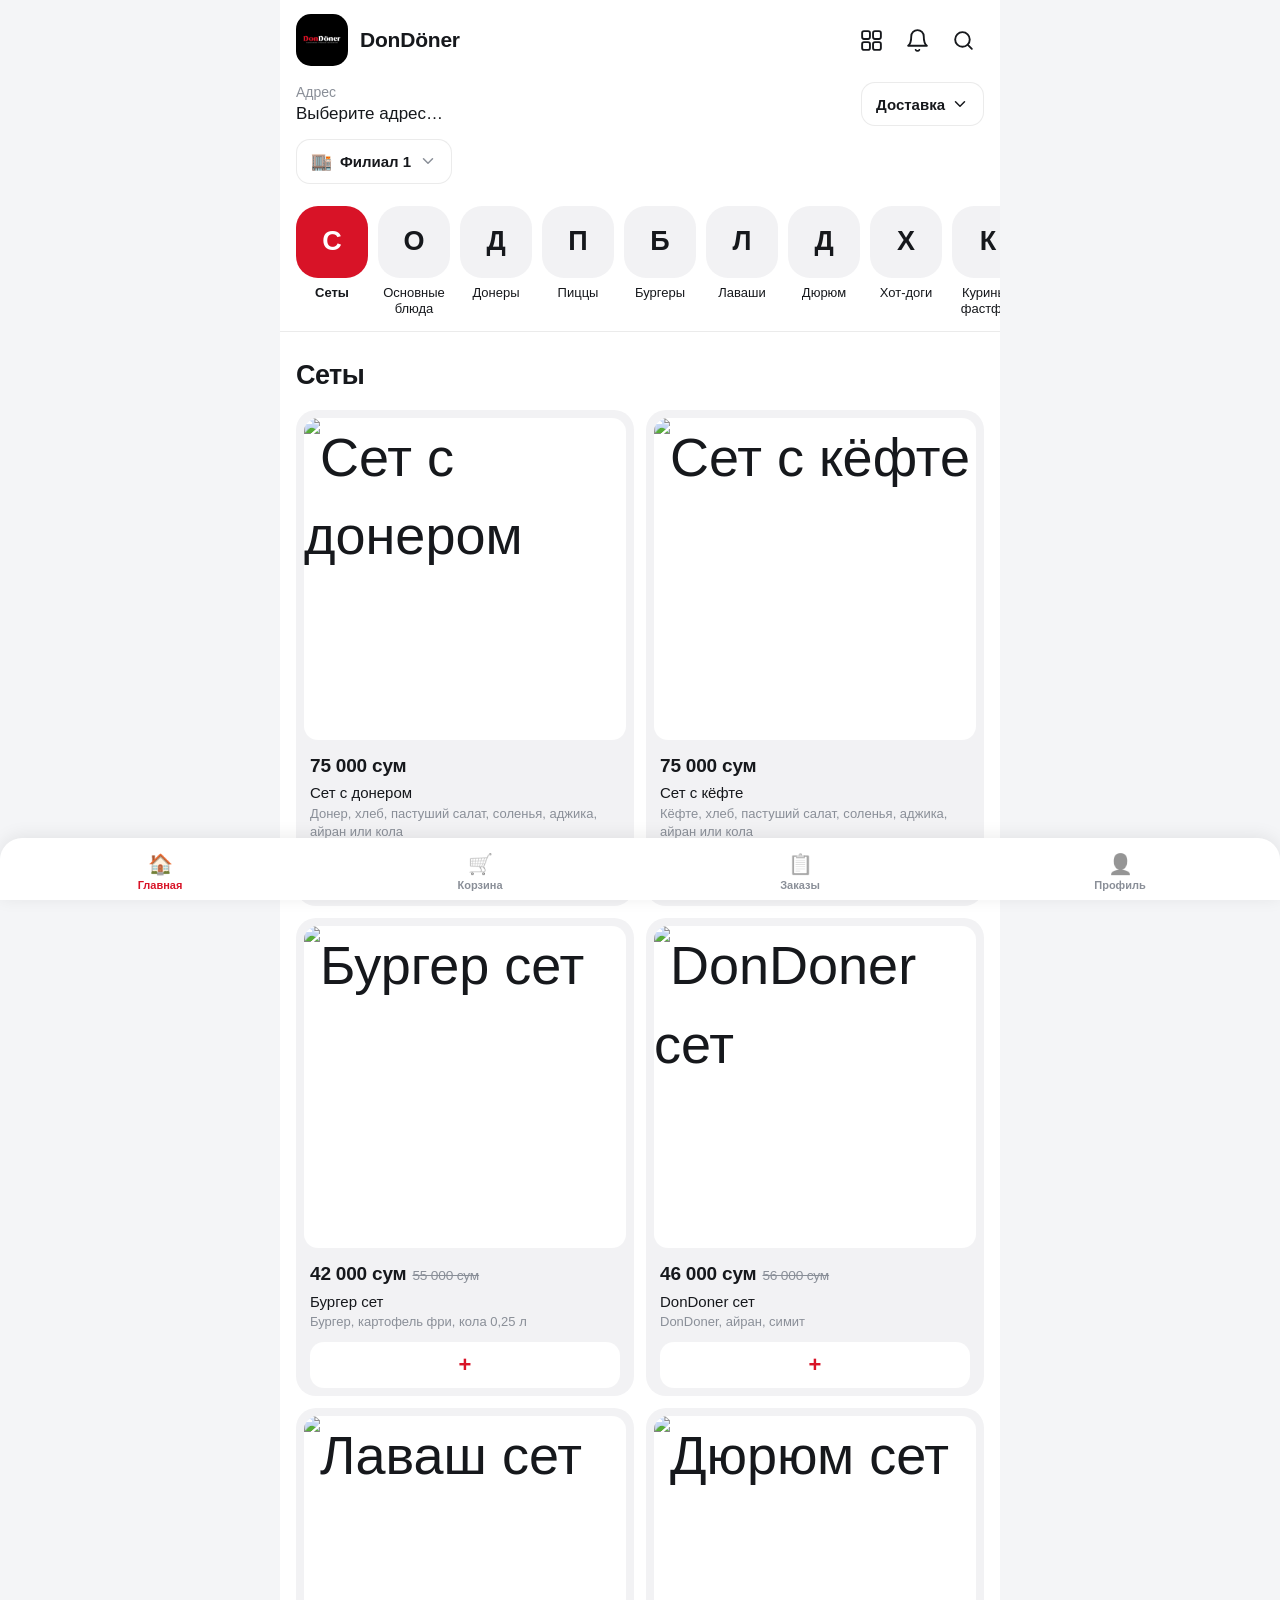
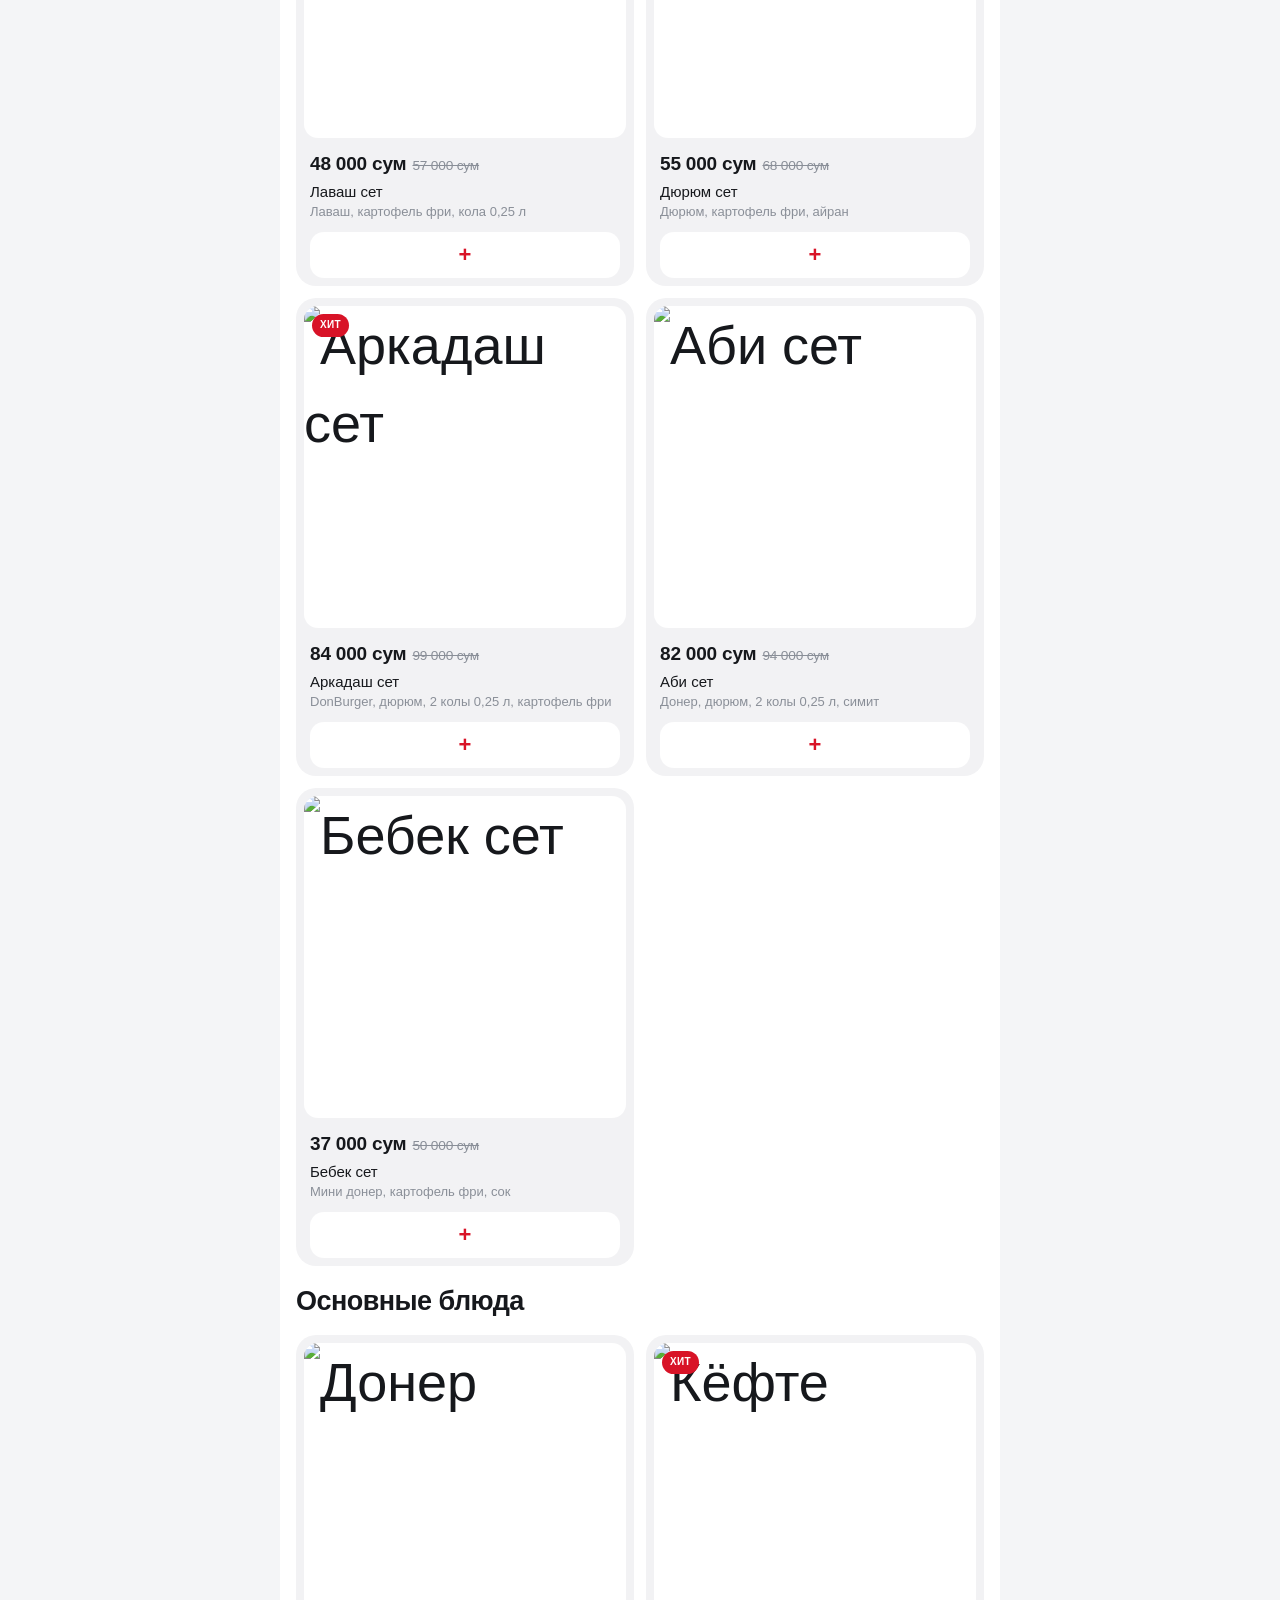
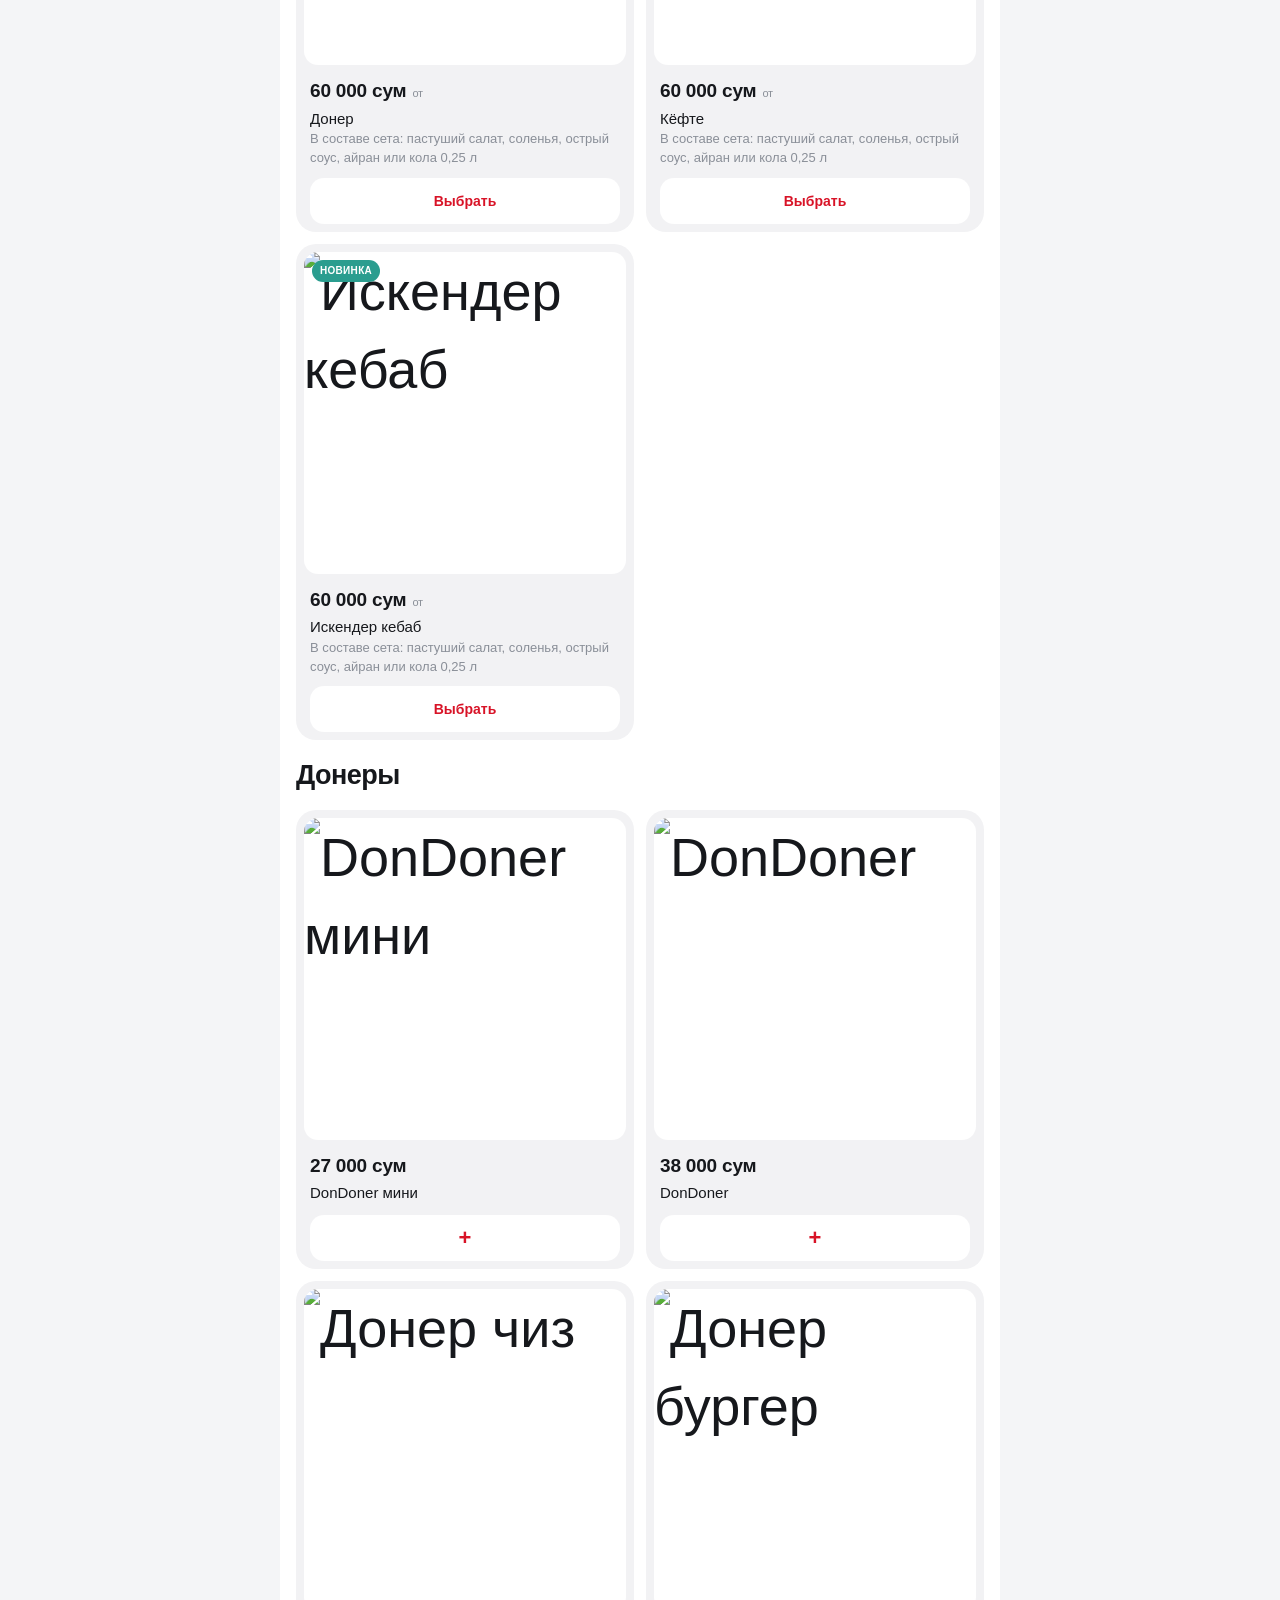
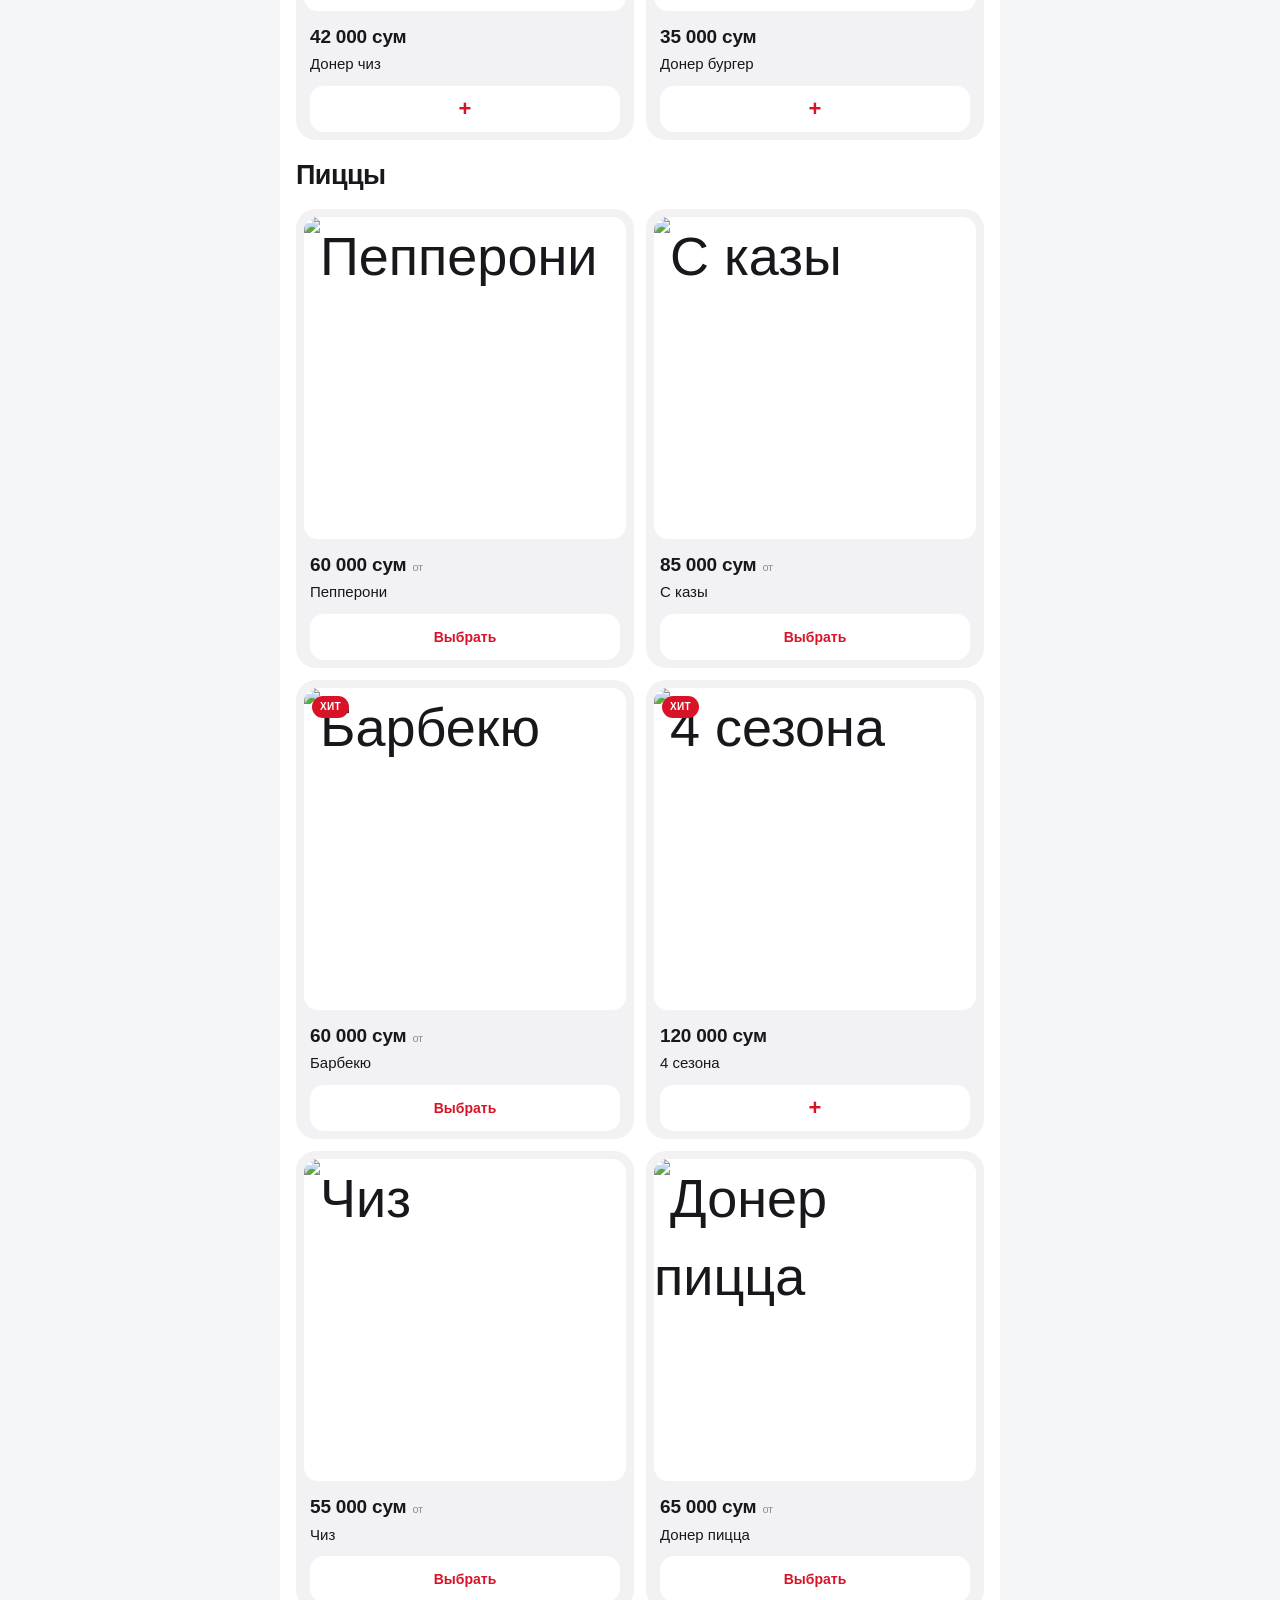
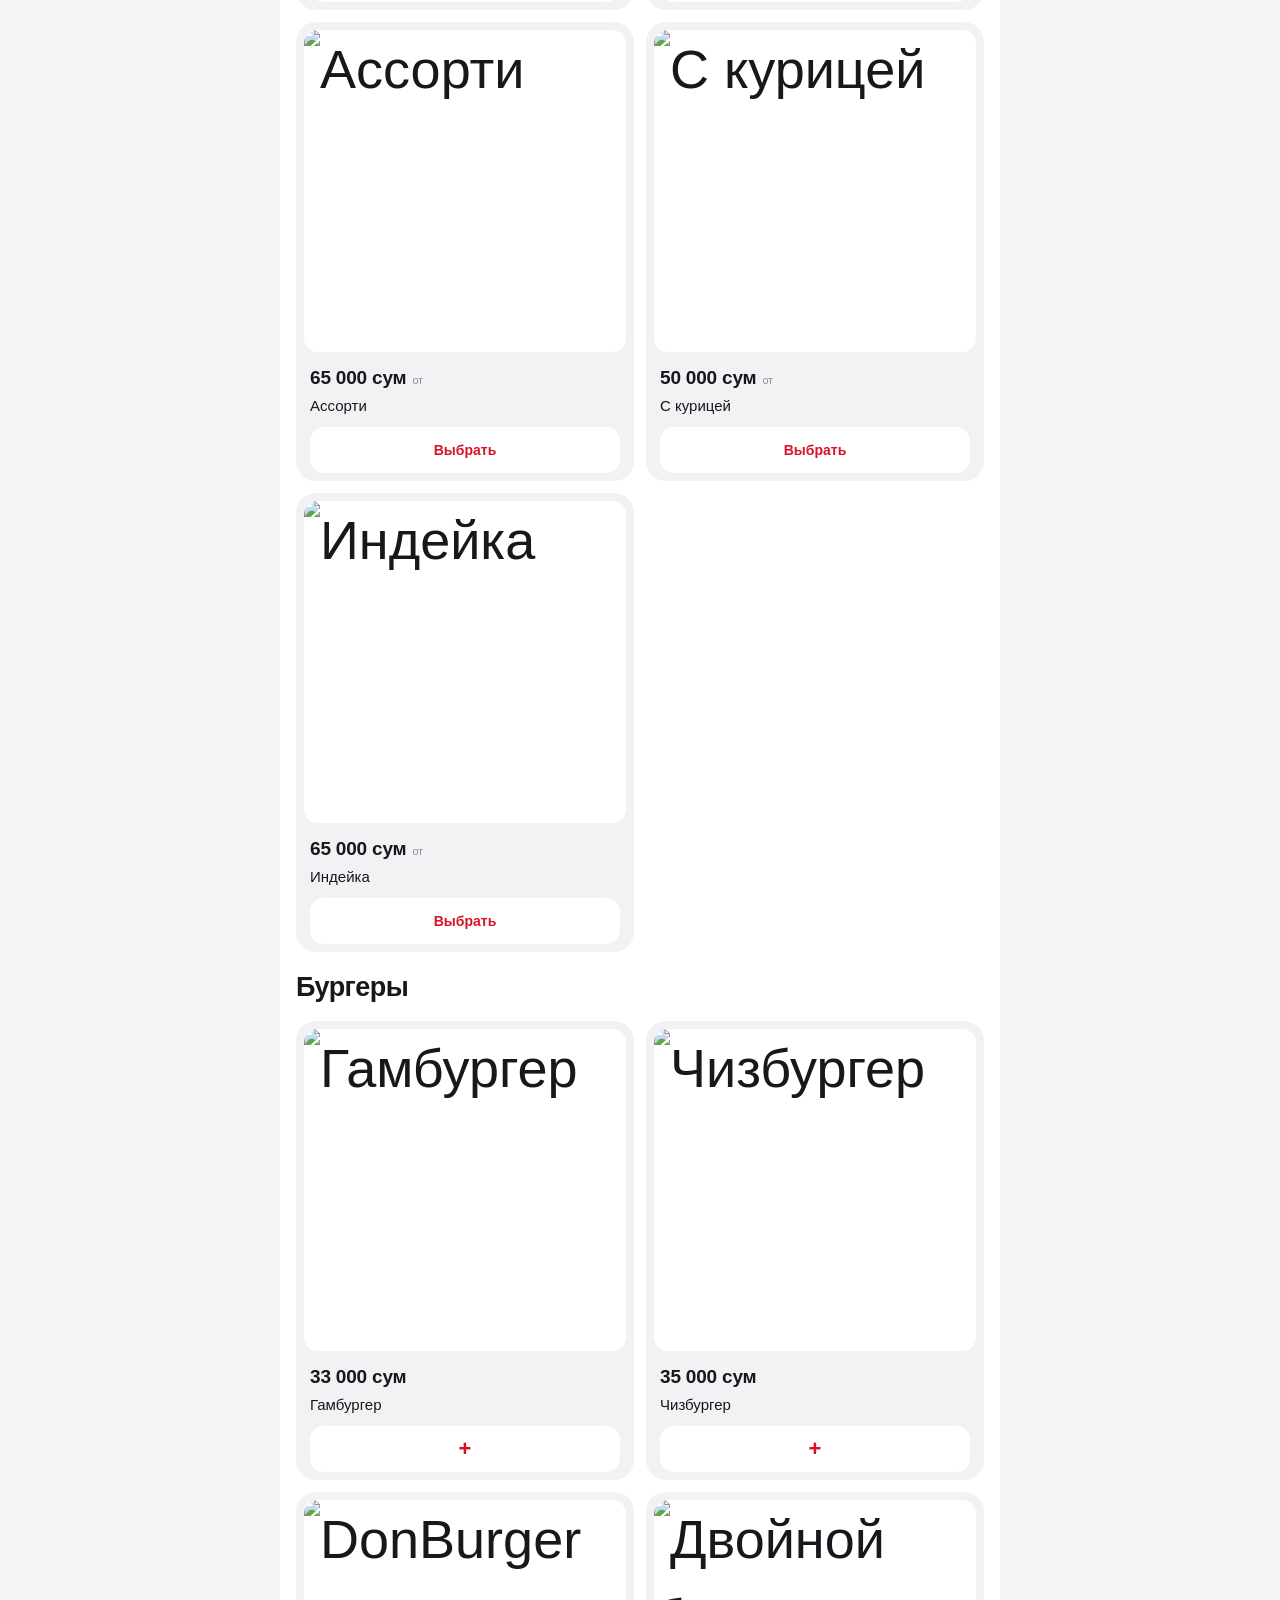
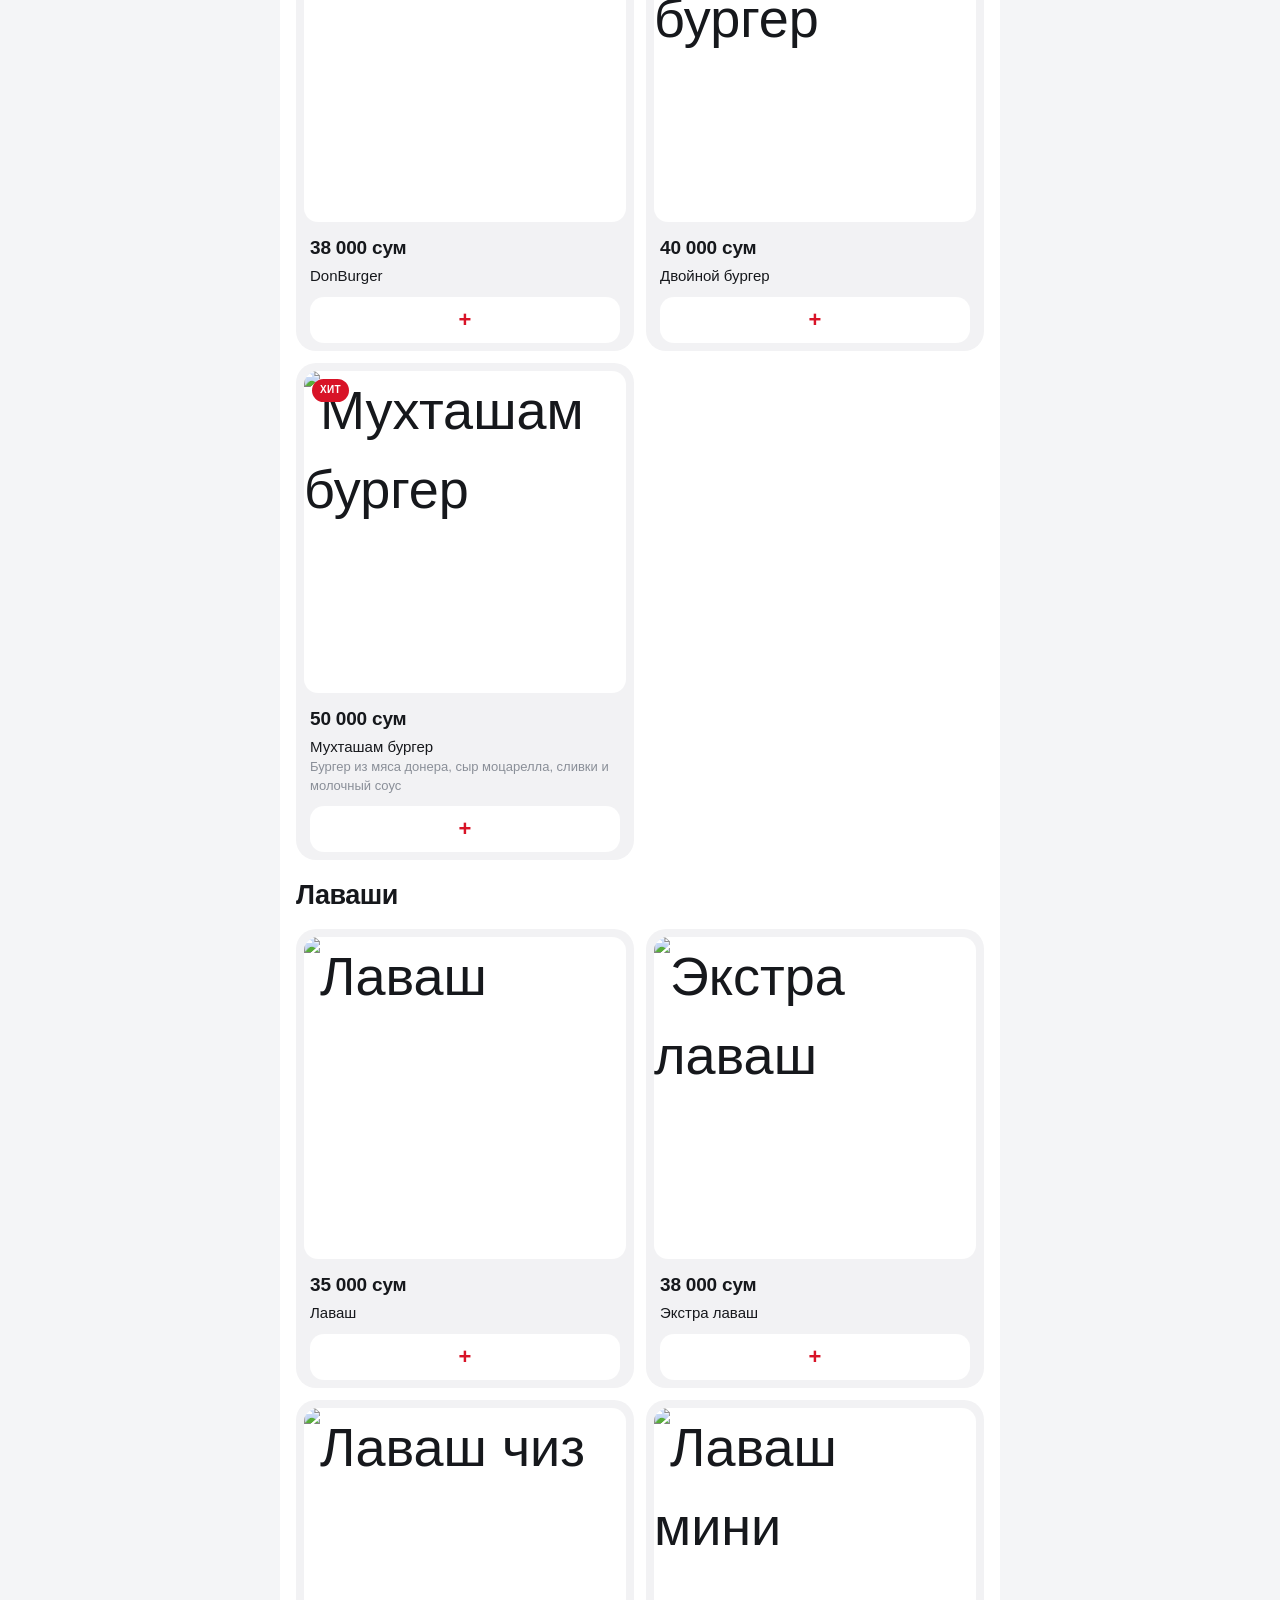
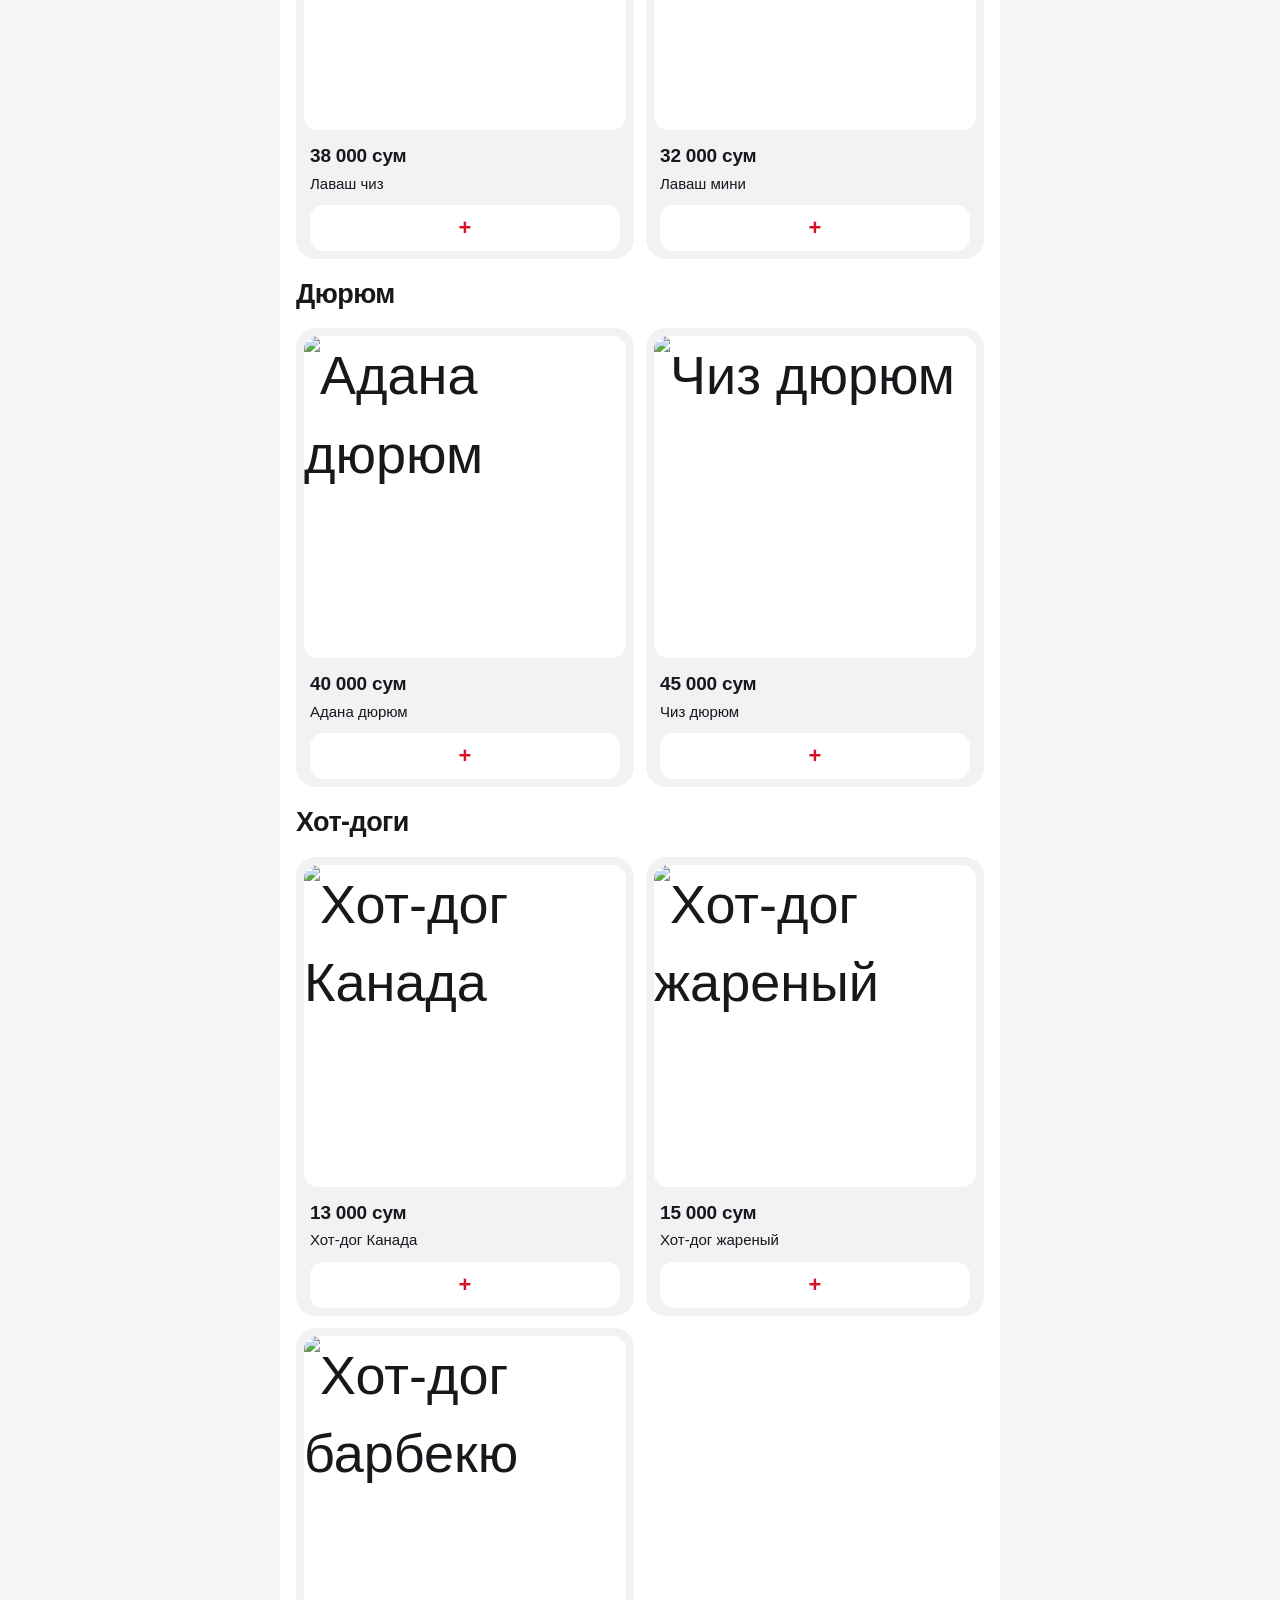
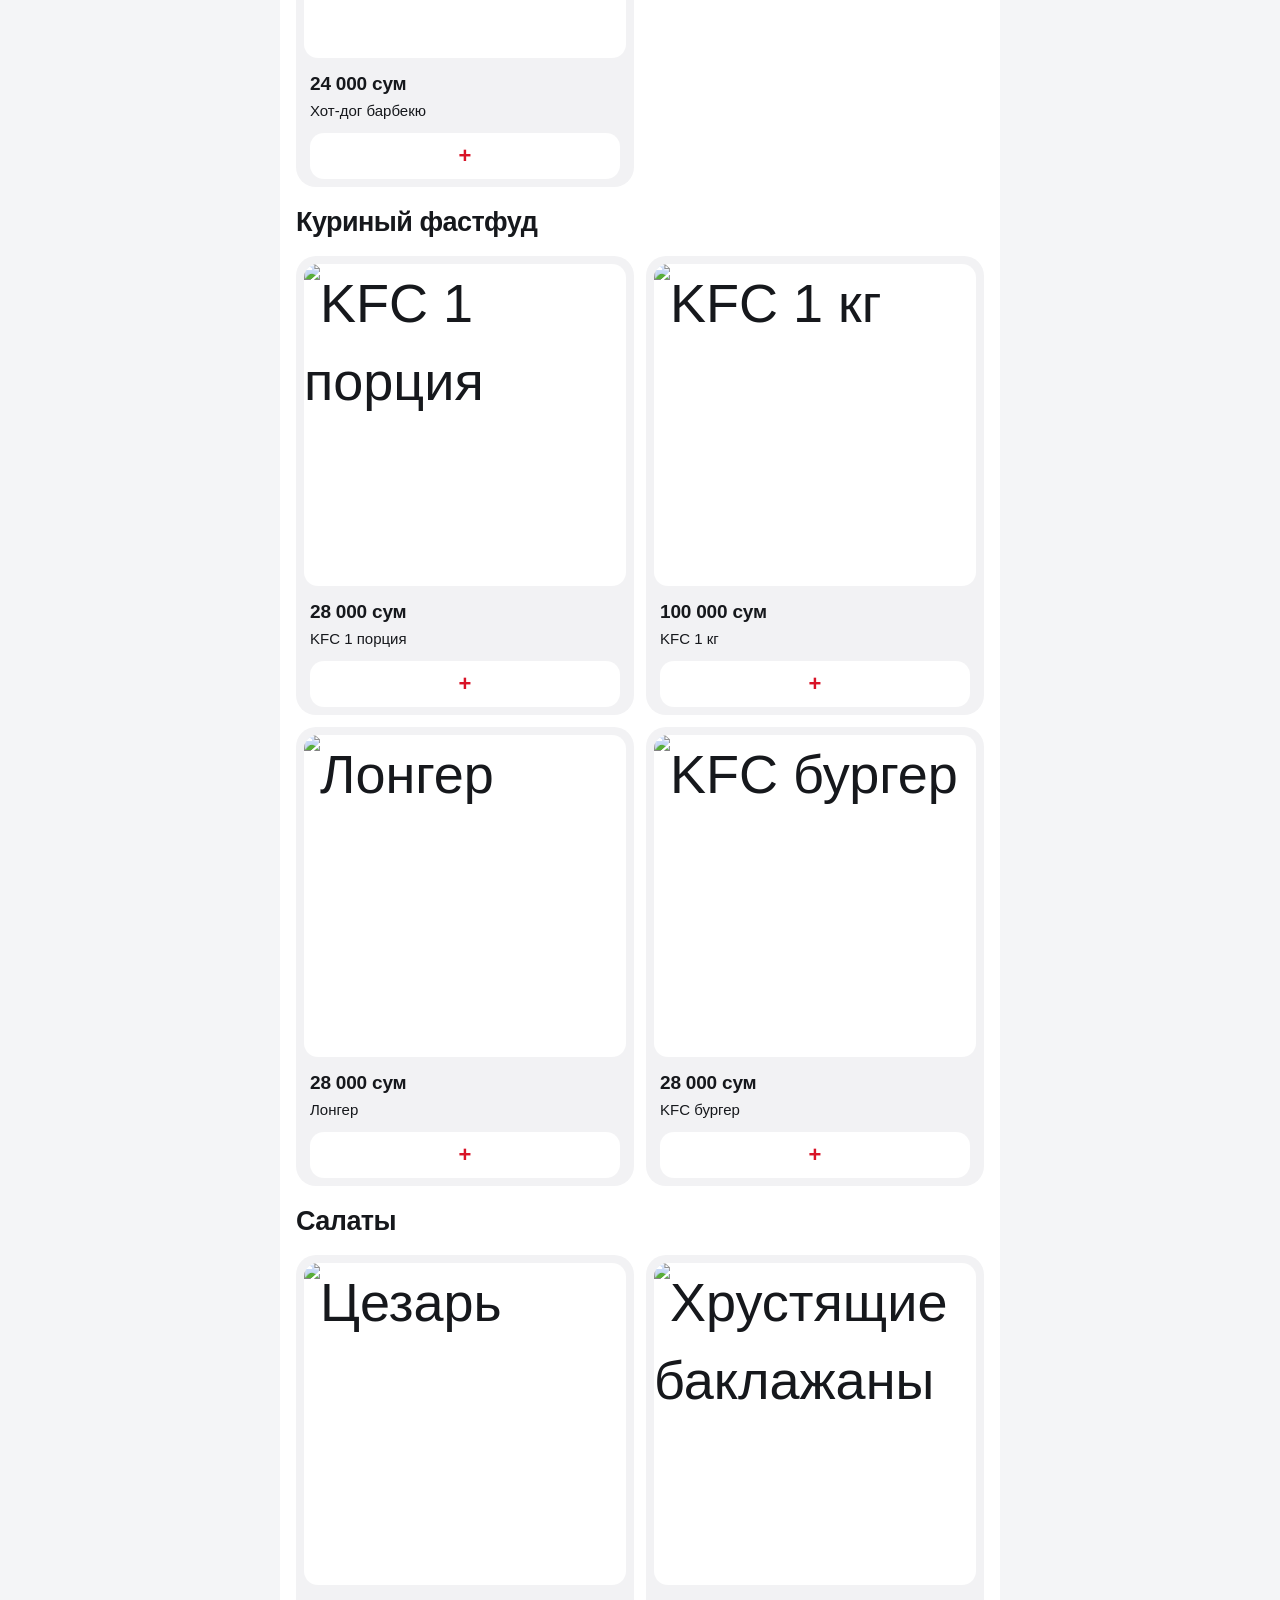
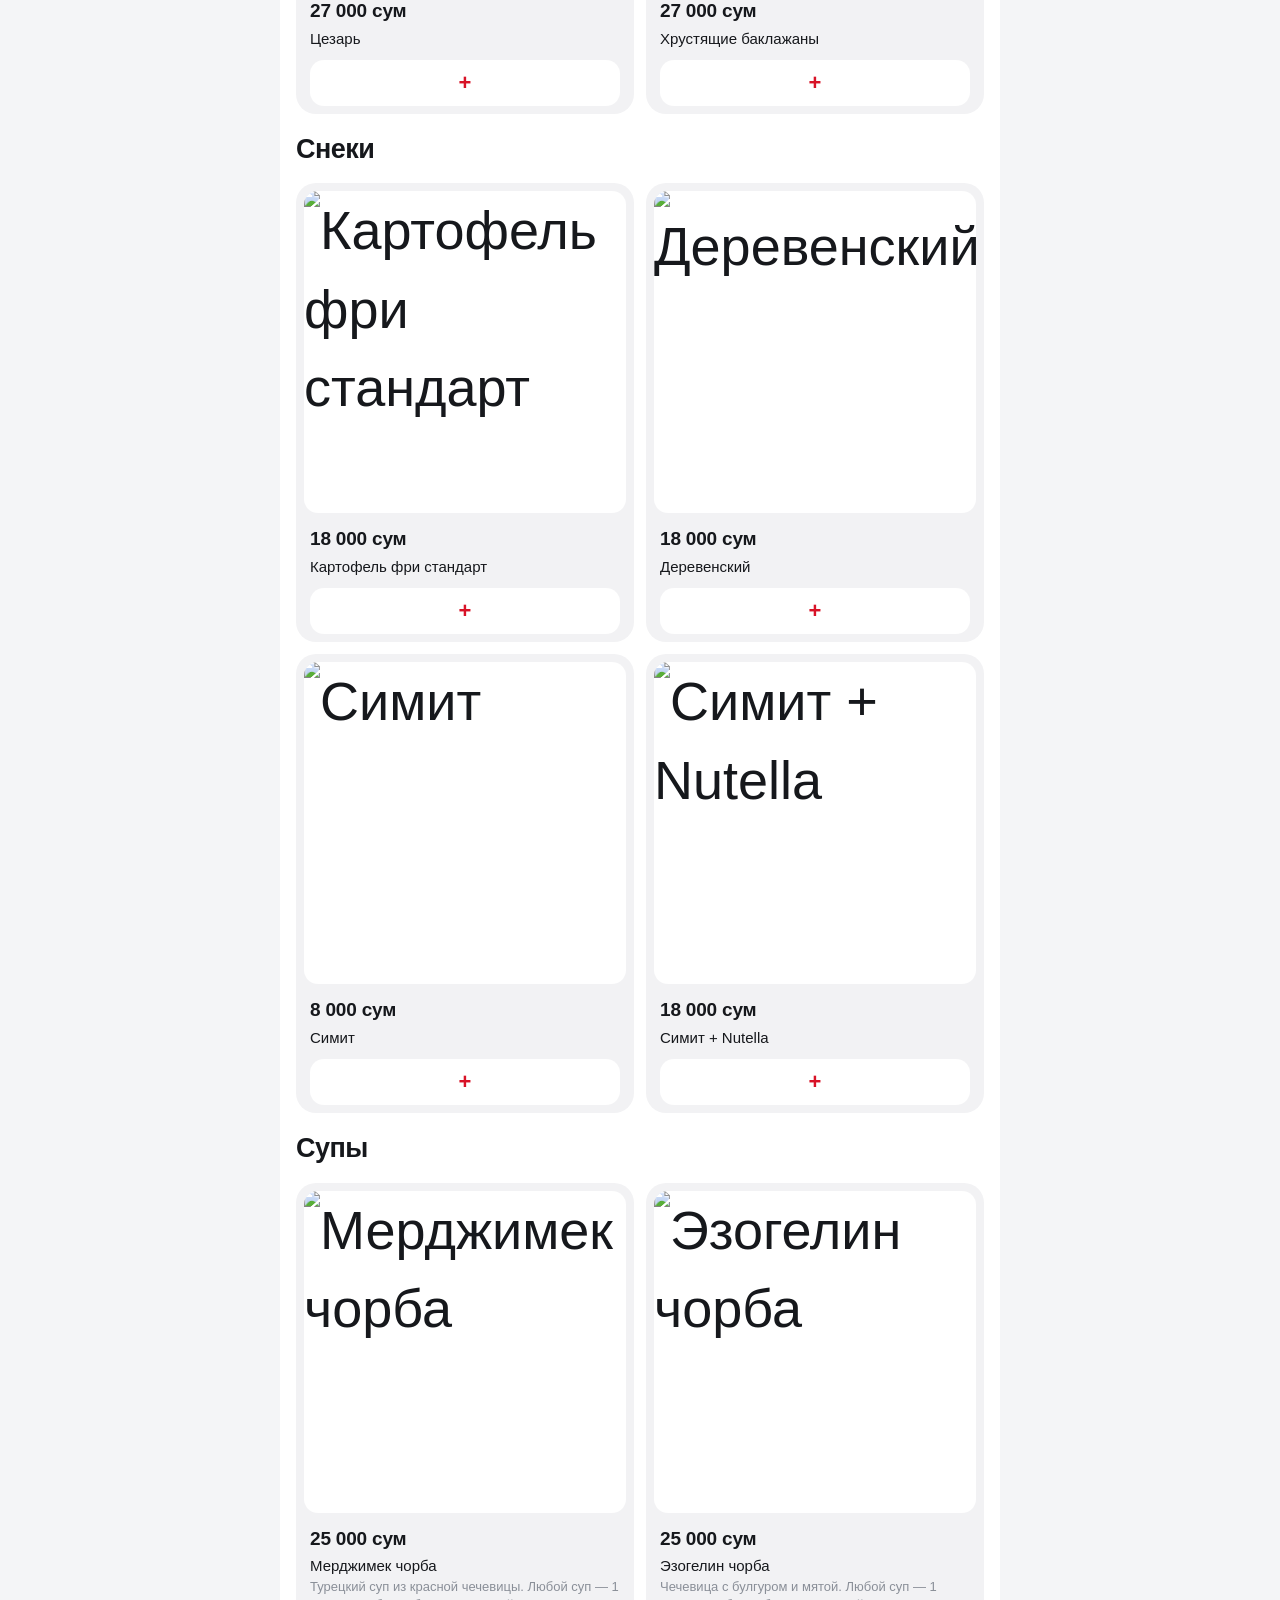
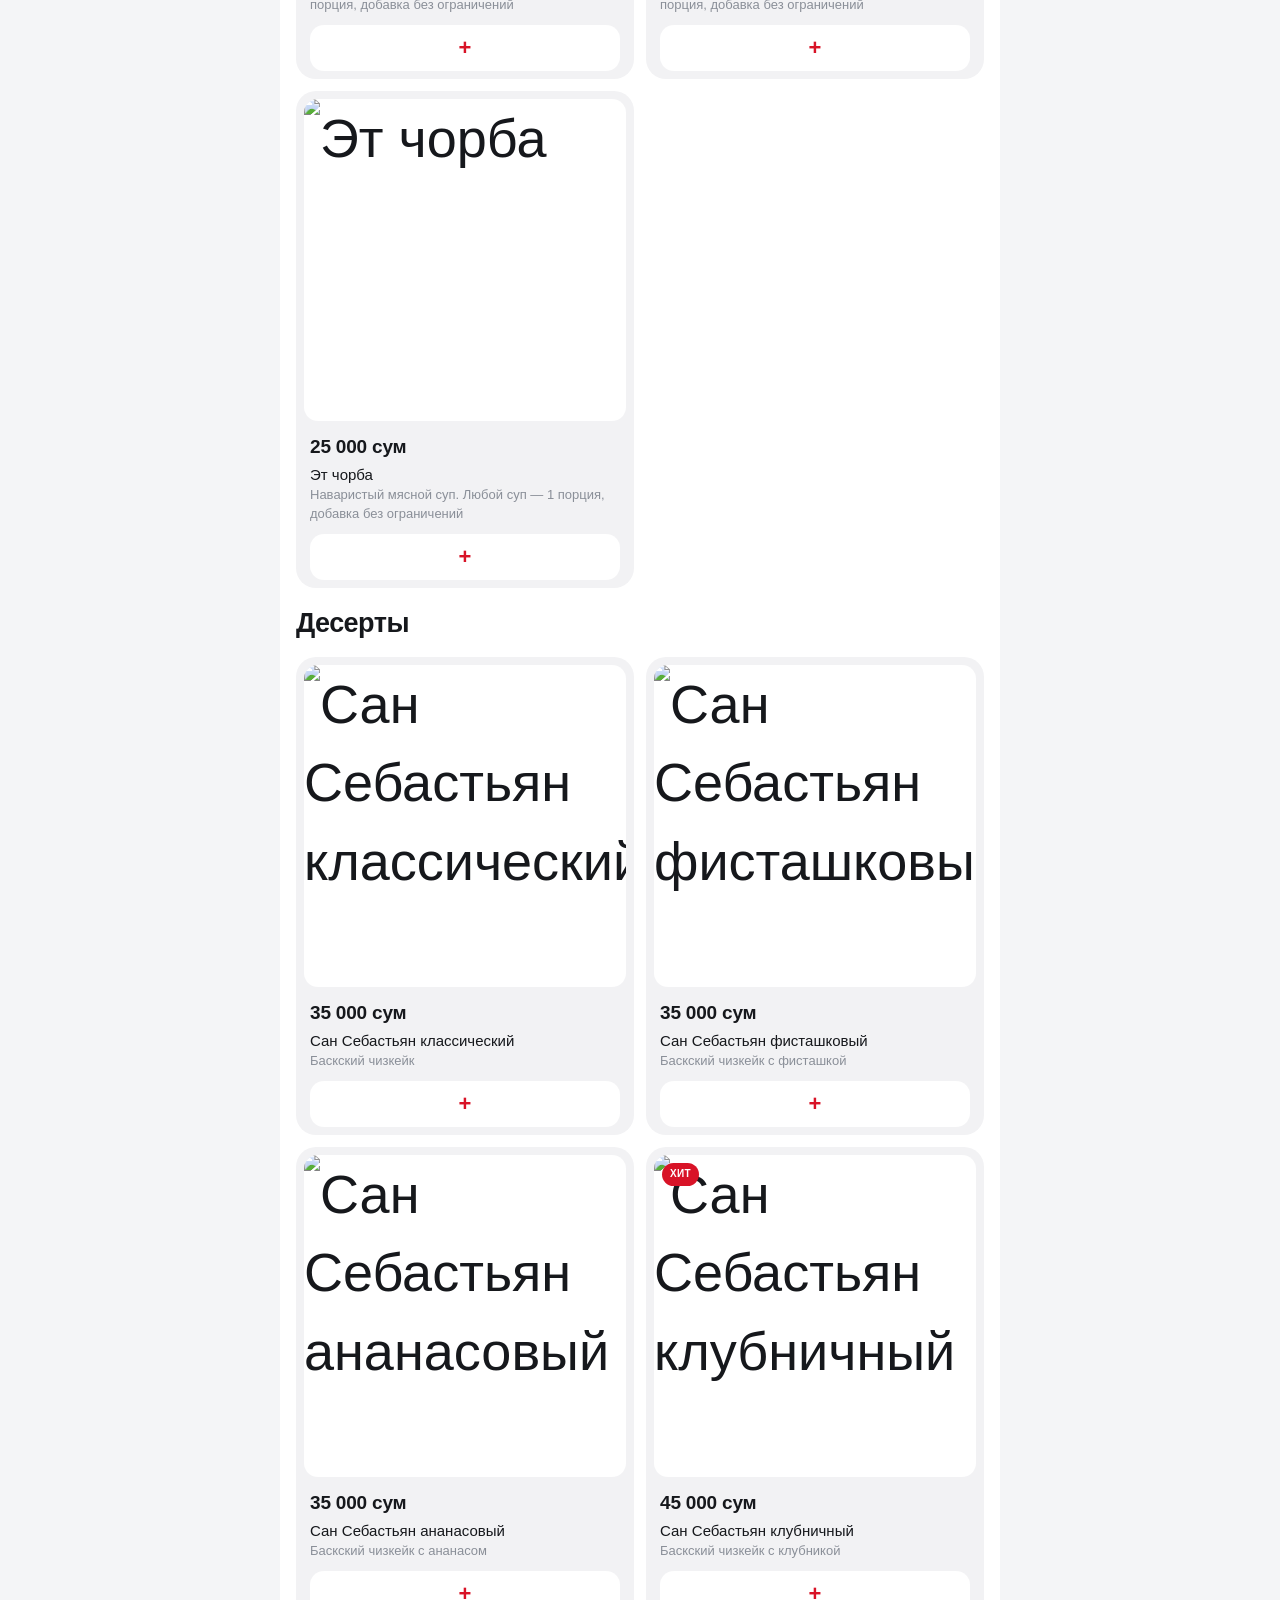
==== commit 45496a7a: "Kategoriyalar ekrani: rasm bilan, ikki ustunda Yuqori paneldagi yangi kafel tugmasi barcha bo'limlar" ====
--- a/index.html
+++ b/index.html
@@ -9,7 +9,7 @@
   <script src="https://telegram.org/js/telegram-web-app.js"></script>
   <!-- ?v= raqamini har yangilanishda oshiring — kesh muammosini oldini oladi -->
   <link rel="stylesheet" href="vendor/leaflet/leaflet.css" />
-  <link rel="stylesheet" href="css/style.css?v=27" />
+  <link rel="stylesheet" href="css/style.css?v=28" />
 </head>
 <body>
   <!-- ======== BOSH SAHIFA ======== -->
@@ -22,6 +22,15 @@
       />
       <span class="topbar__name" id="brandName">DonDöner</span>
       <div class="topbar__actions">
+        <button class="iconbtn" id="catsBtn" aria-label="Категории">
+          <svg viewBox="0 0 24 24" fill="none" stroke="currentColor" stroke-width="1.8"
+               stroke-linecap="round" stroke-linejoin="round" aria-hidden="true">
+            <rect x="3" y="3" width="7.5" height="7.5" rx="1.8" />
+            <rect x="13.5" y="3" width="7.5" height="7.5" rx="1.8" />
+            <rect x="3" y="13.5" width="7.5" height="7.5" rx="1.8" />
+            <rect x="13.5" y="13.5" width="7.5" height="7.5" rx="1.8" />
+          </svg>
+        </button>
         <button class="iconbtn" id="bellBtn" aria-label="Мои заказы">
           <svg viewBox="0 0 24 24" fill="none" stroke="currentColor" stroke-width="1.8"
                stroke-linecap="round" stroke-linejoin="round" aria-hidden="true">
@@ -184,8 +193,8 @@
   <div class="toast" id="toast" hidden></div>
 
   <script src="vendor/leaflet/leaflet.js"></script>
-  <script src="data/i18n.js?v=27"></script>
-  <script src="data/menu.js?v=27"></script>
-  <script src="js/app.js?v=27"></script>
+  <script src="data/i18n.js?v=28"></script>
+  <script src="data/menu.js?v=28"></script>
+  <script src="js/app.js?v=28"></script>
 </body>
 </html>
--- a/css/style.css
+++ b/css/style.css
@@ -1617,6 +1617,62 @@
 
 .subpage__body {
   padding: 4px 16px calc(env(safe-area-inset-bottom) + 24px);
+}
+
+/* ---- Kategoriyalar ekrani ---- */
+.catgrid {
+  display: grid;
+  grid-template-columns: 1fr 1fr;
+  gap: 8px 12px;
+  padding-top: 4px;
+}
+
+.catgrid__item {
+  border: none;
+  background: transparent;
+  padding: 8px 4px 14px;
+  display: flex;
+  flex-direction: column;
+  align-items: center;
+  gap: 10px;
+  cursor: pointer;
+  color: var(--text);
+  -webkit-tap-highlight-color: transparent;
+}
+
+.catgrid__item:active {
+  transform: scale(0.97);
+}
+
+.catgrid__media {
+  position: relative;
+  width: 100%;
+  aspect-ratio: 1 / 1;
+  /* Suratlar oq fonli — kafel ham oq bo'lsa rasm chekkasi bilinmaydi.
+     Qorong'i mavzuda ham oq qoladi: aks holda oq surat to'q kvadrat
+     ichida turgandek ko'rinadi. */
+  background: #fff;
+  border-radius: 18px;
+  display: grid;
+  place-items: center;
+  font-size: 56px;
+  overflow: hidden;
+}
+
+.catgrid__media img {
+  position: absolute;
+  inset: 0;
+  width: 100%;
+  height: 100%;
+  object-fit: contain;
+}
+
+.catgrid__name {
+  font-size: 15px;
+  font-weight: 600;
+  text-align: center;
+  line-height: 1.25;
+  color: var(--muted);
 }
 
 /* Ma'lumot kartochkasi */
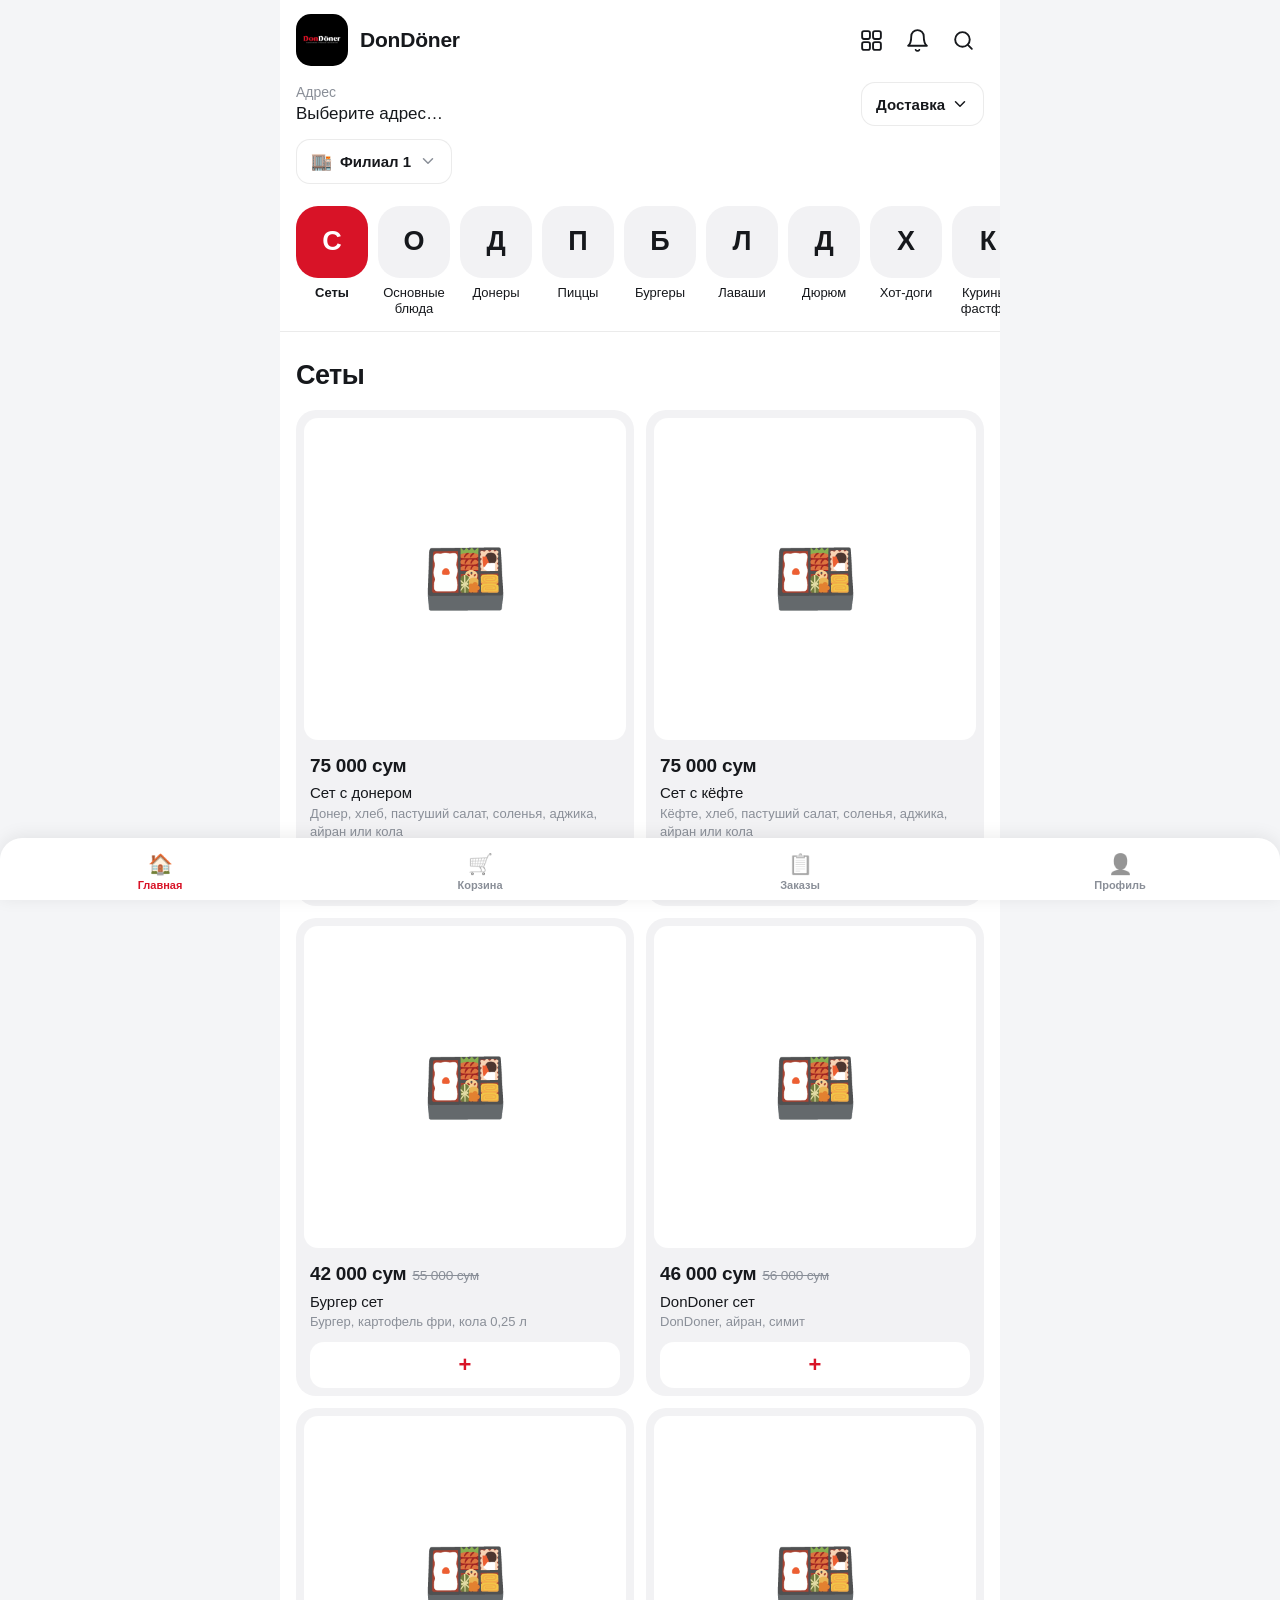
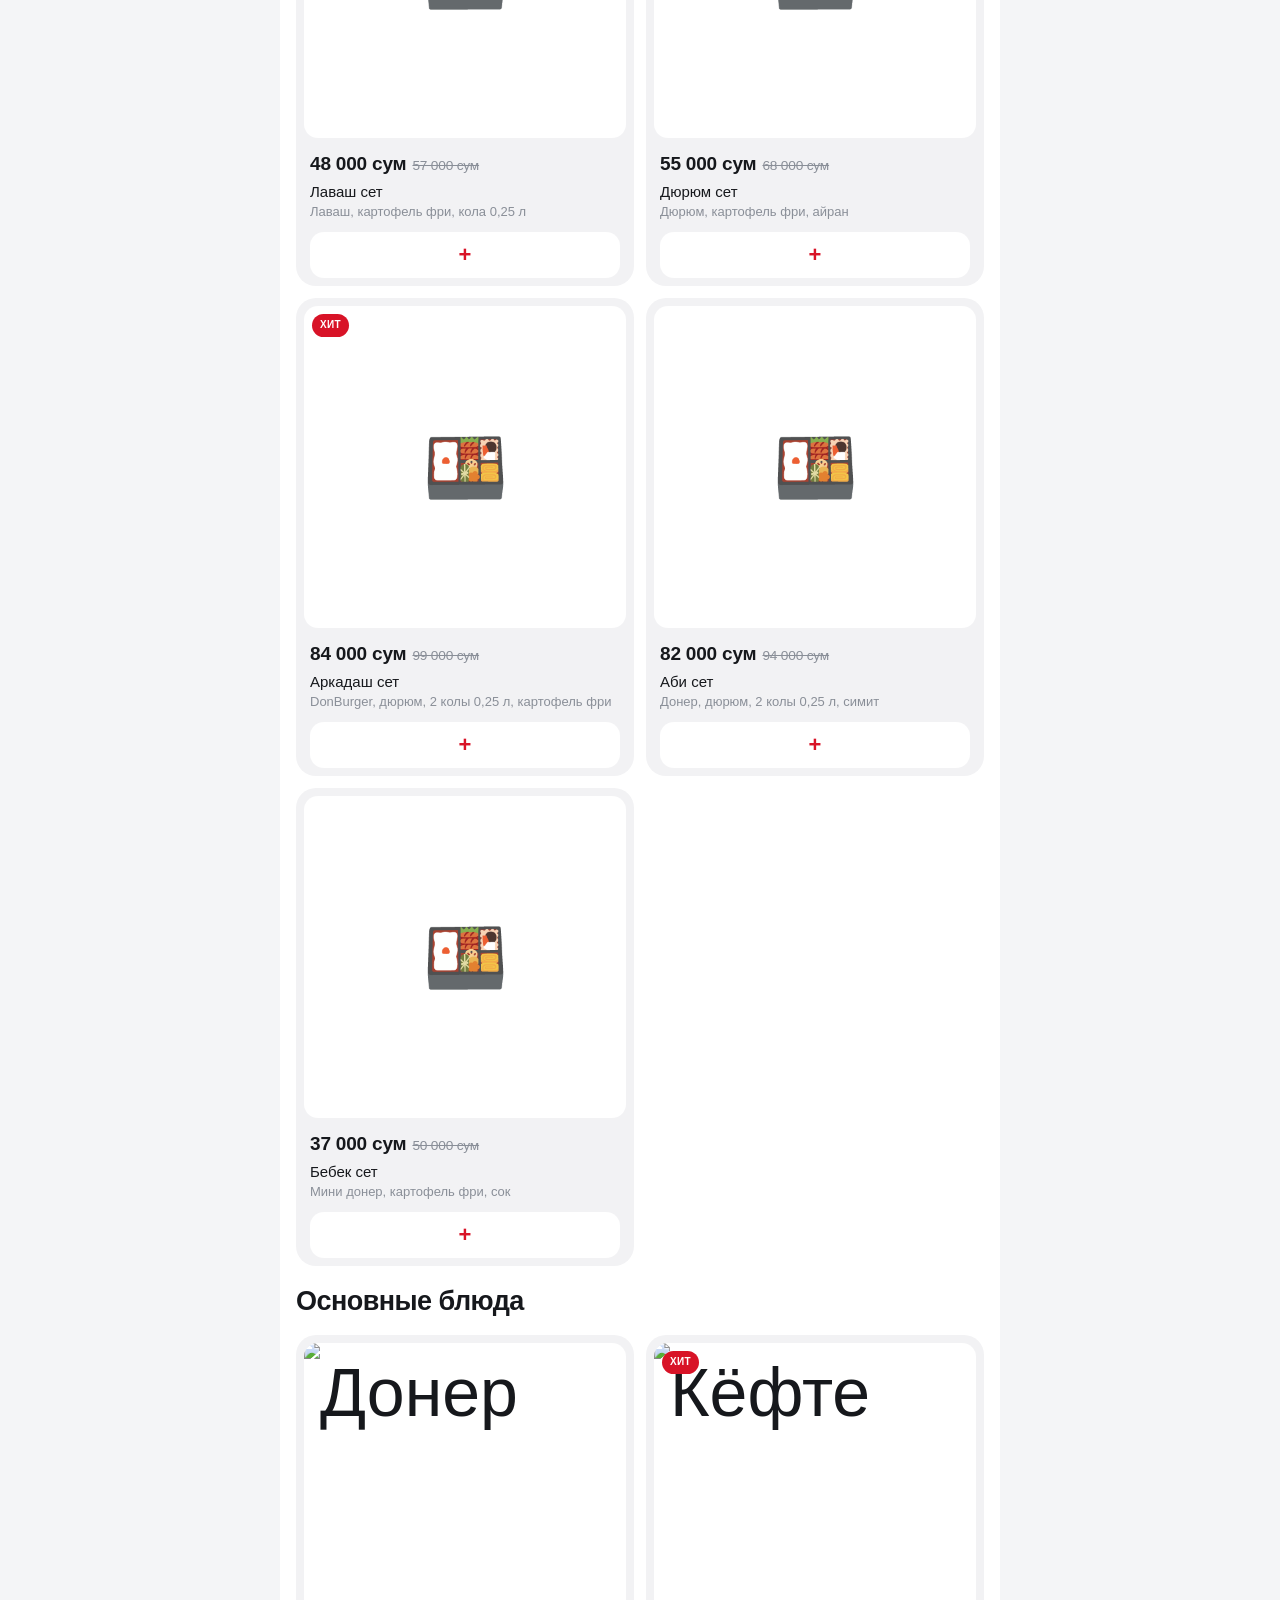
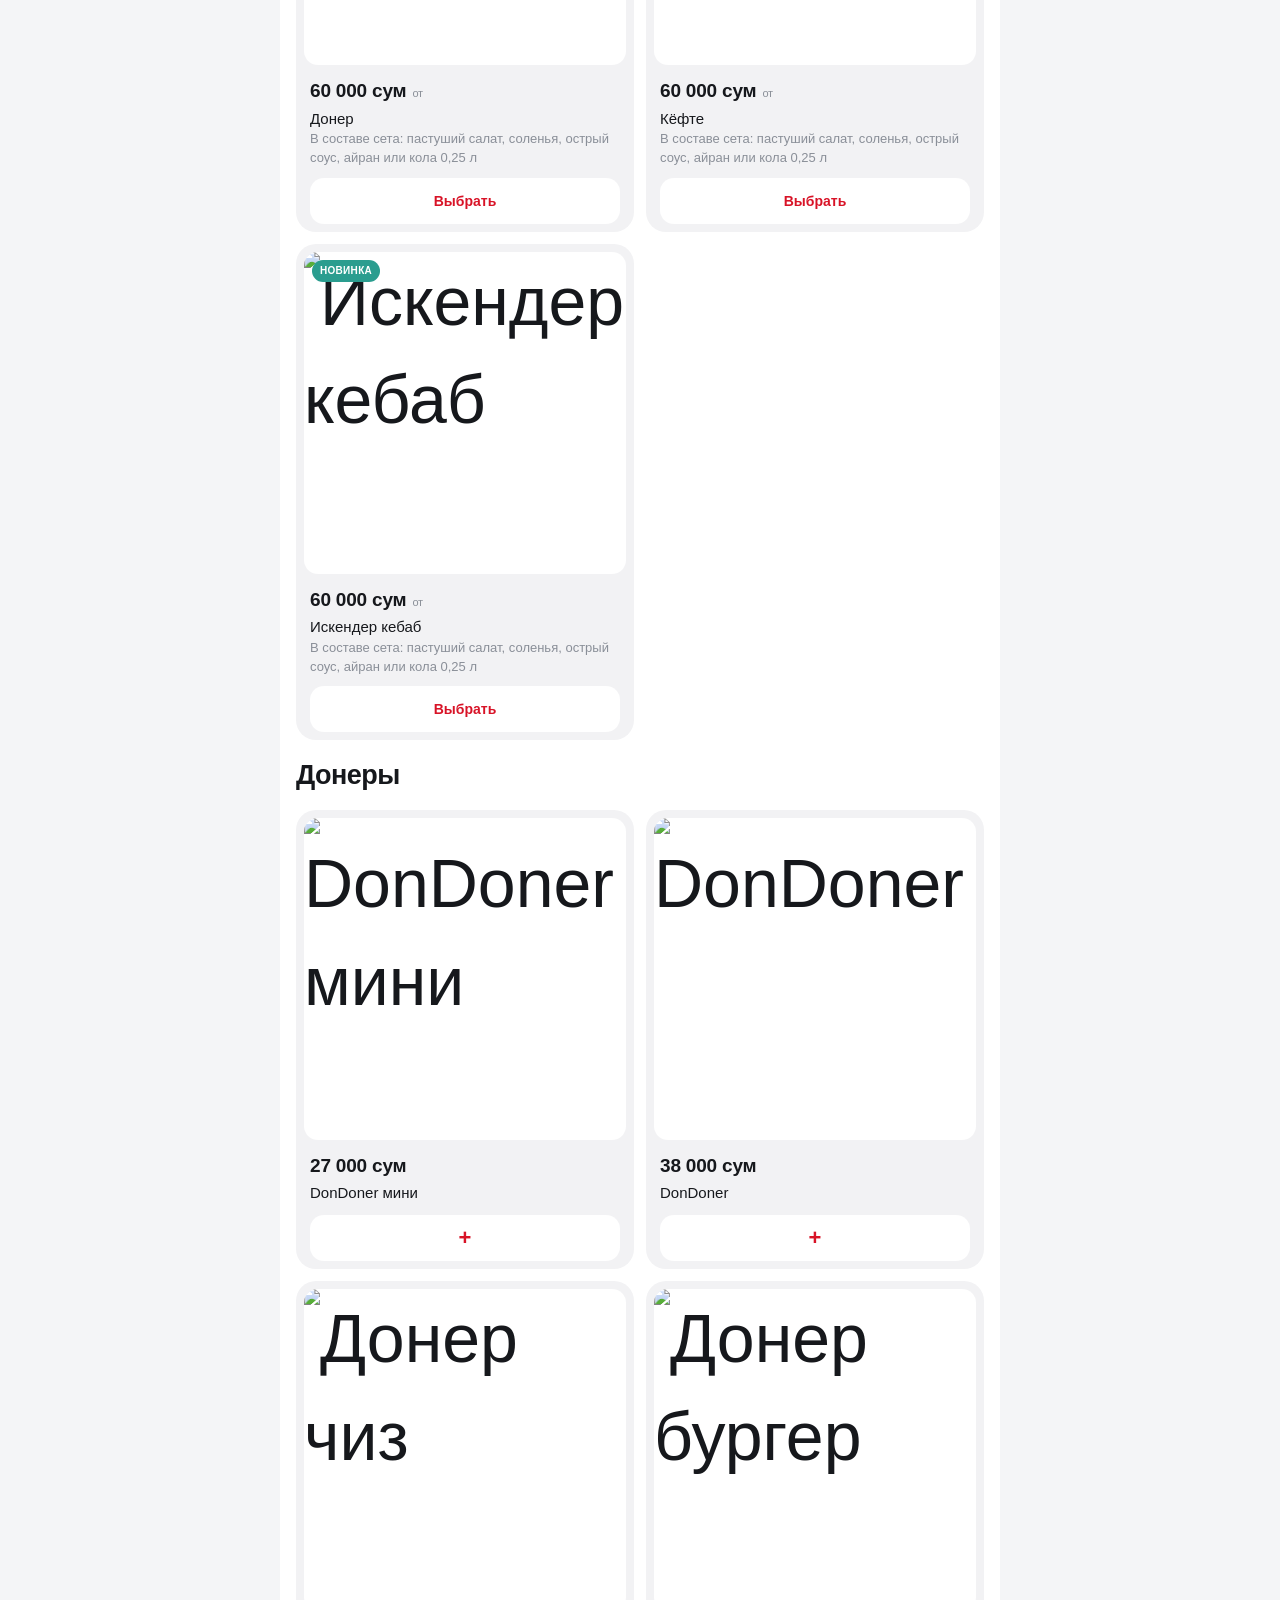
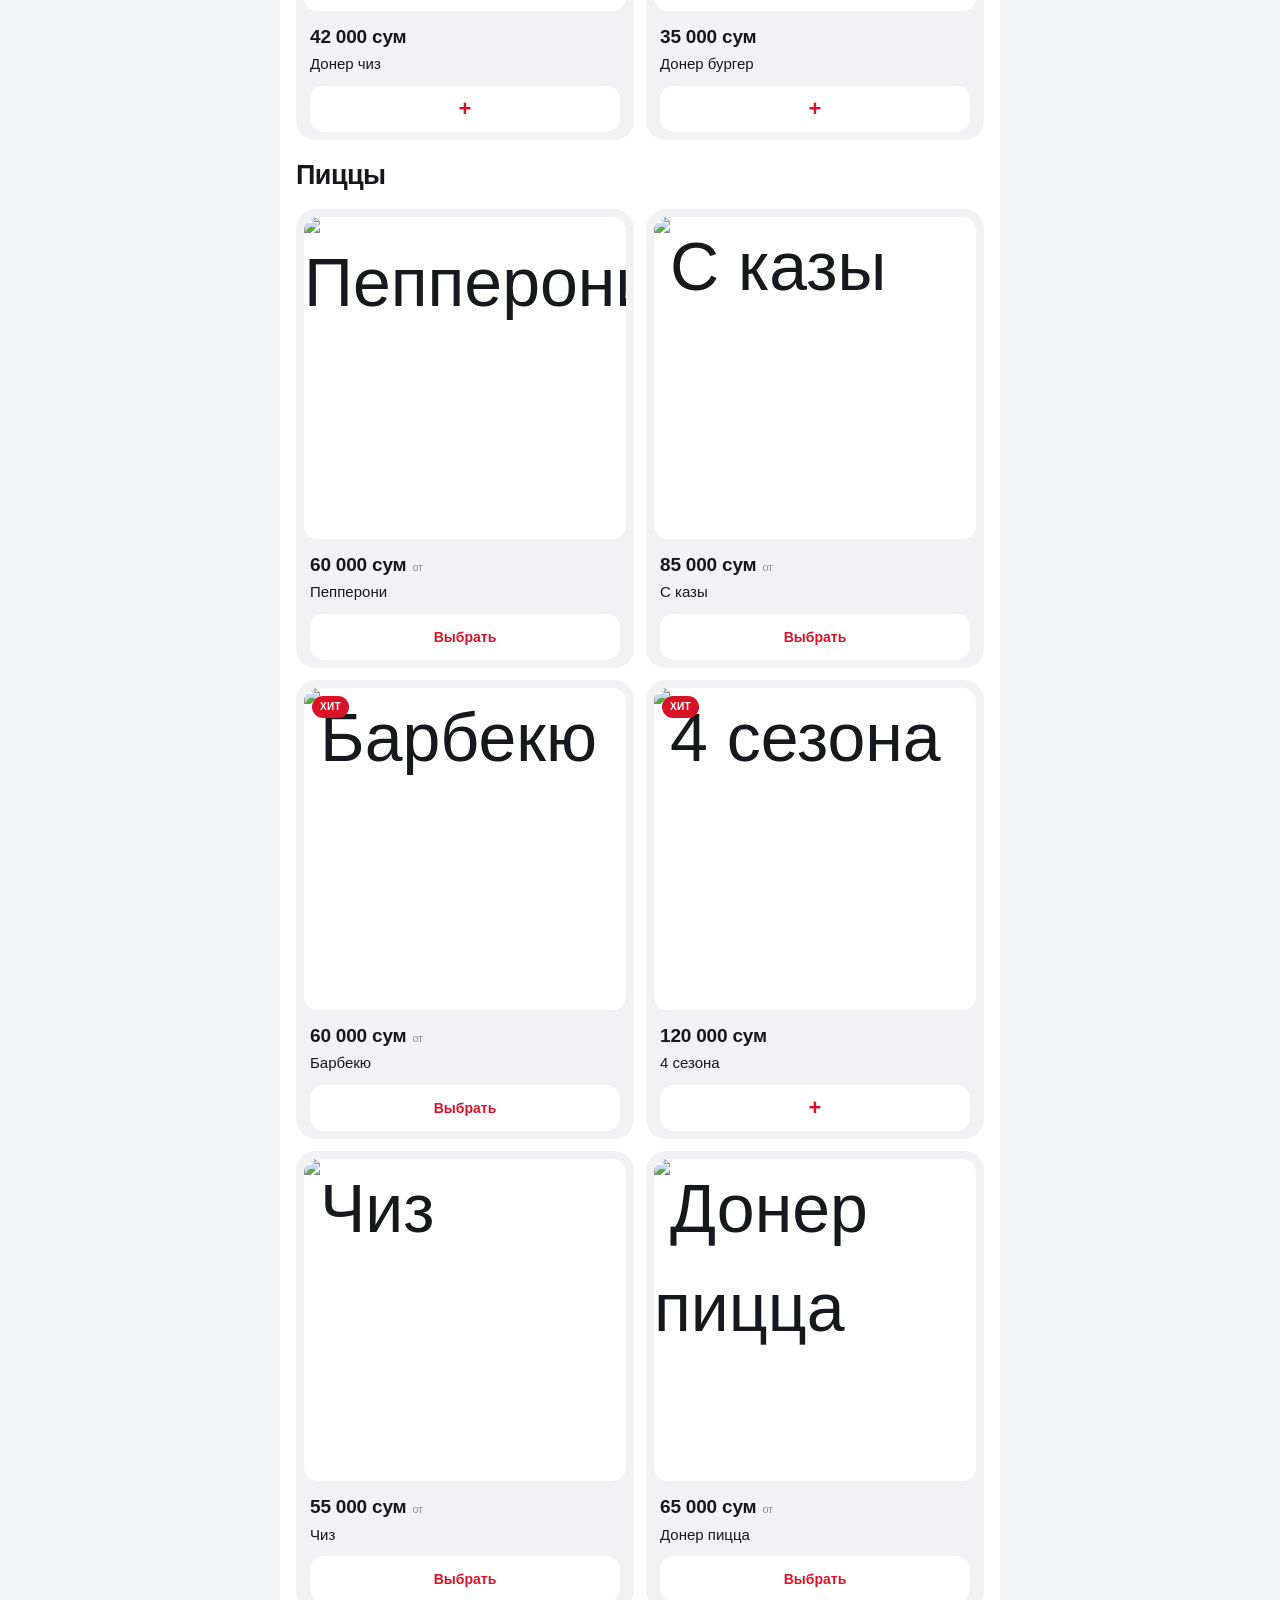
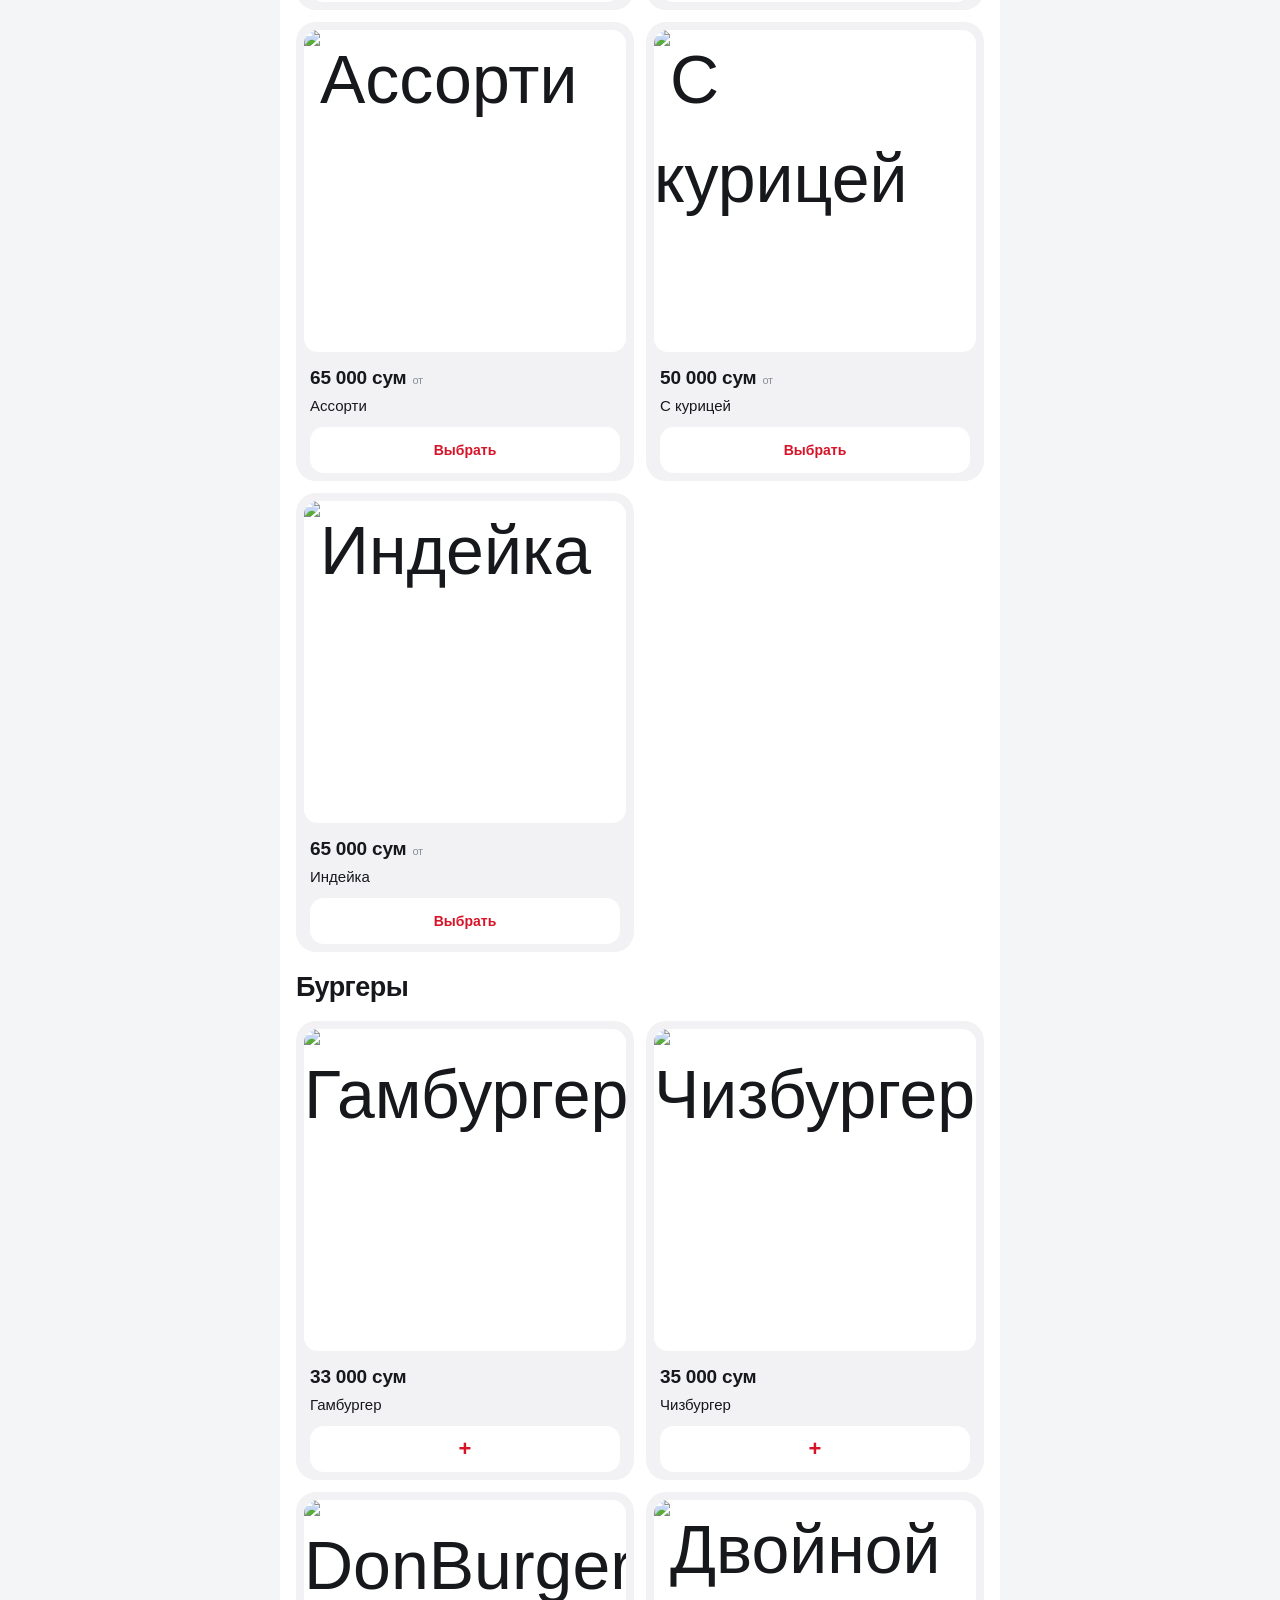
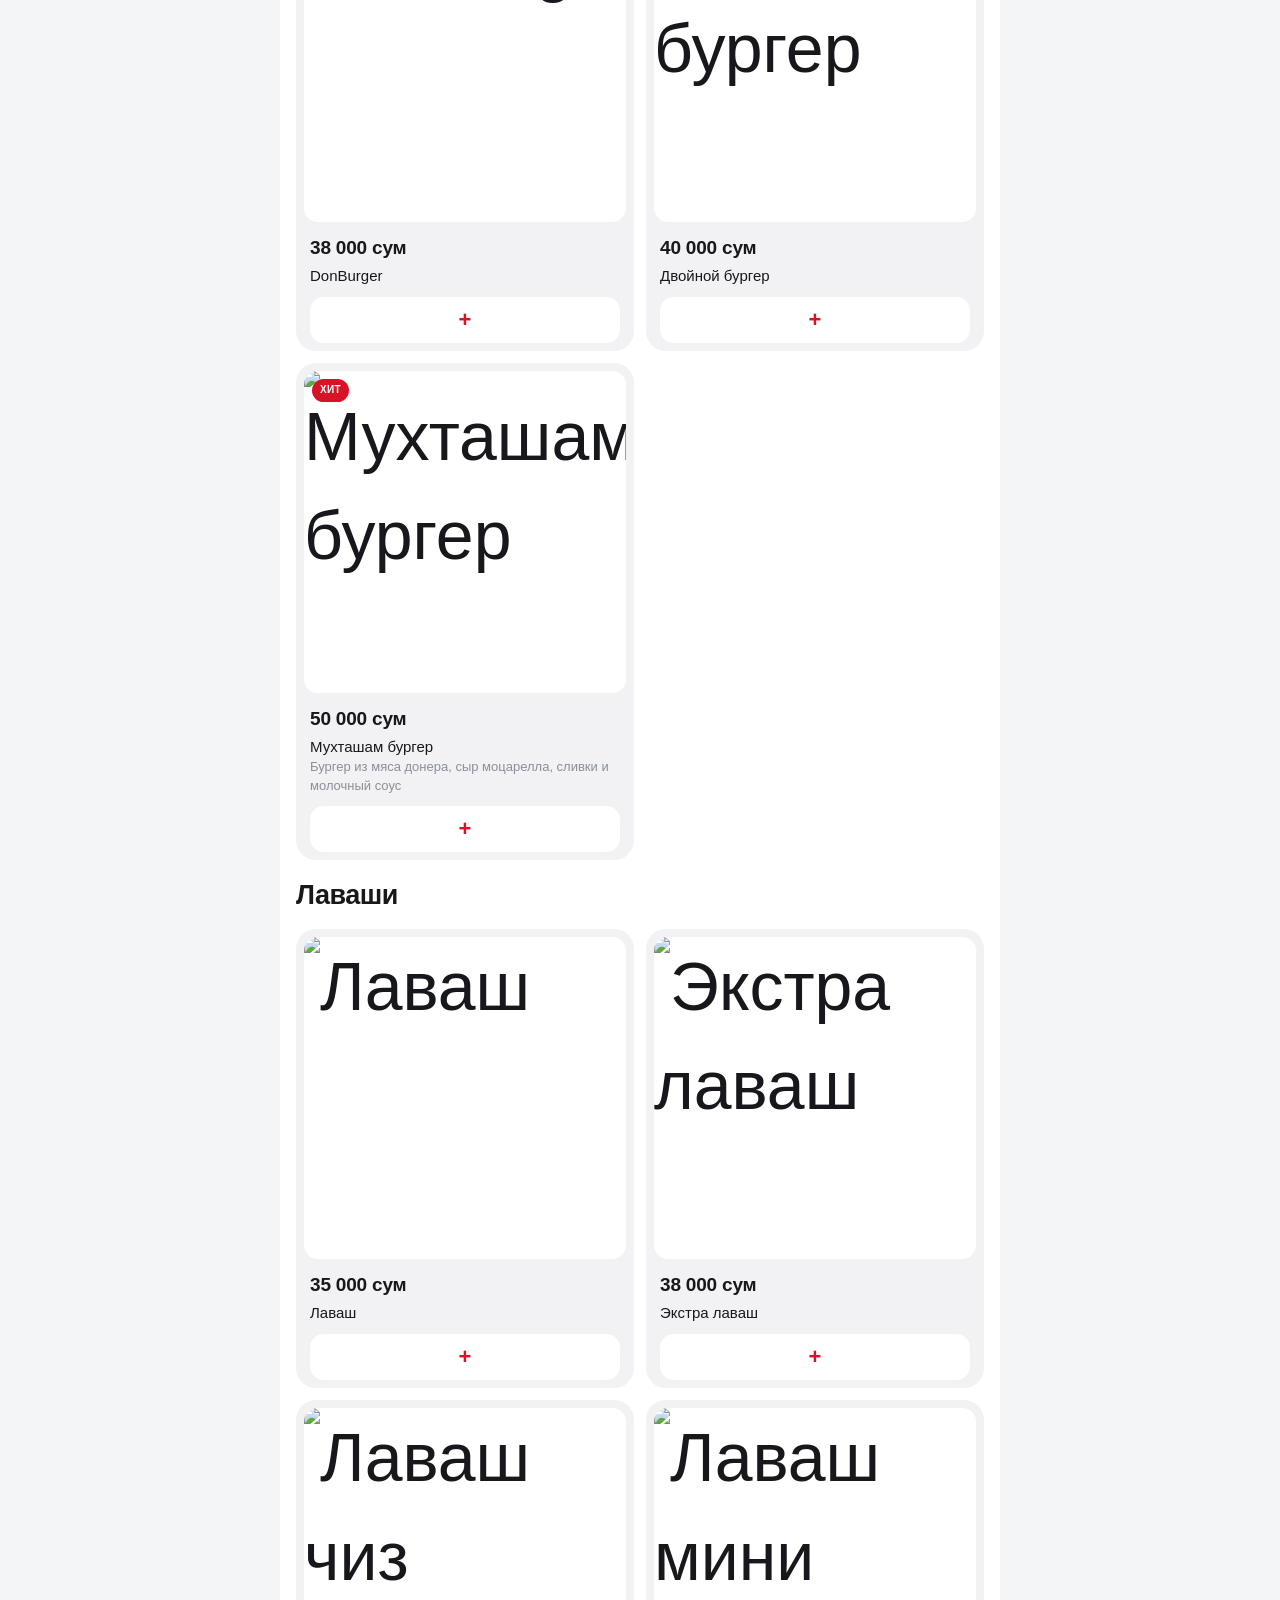
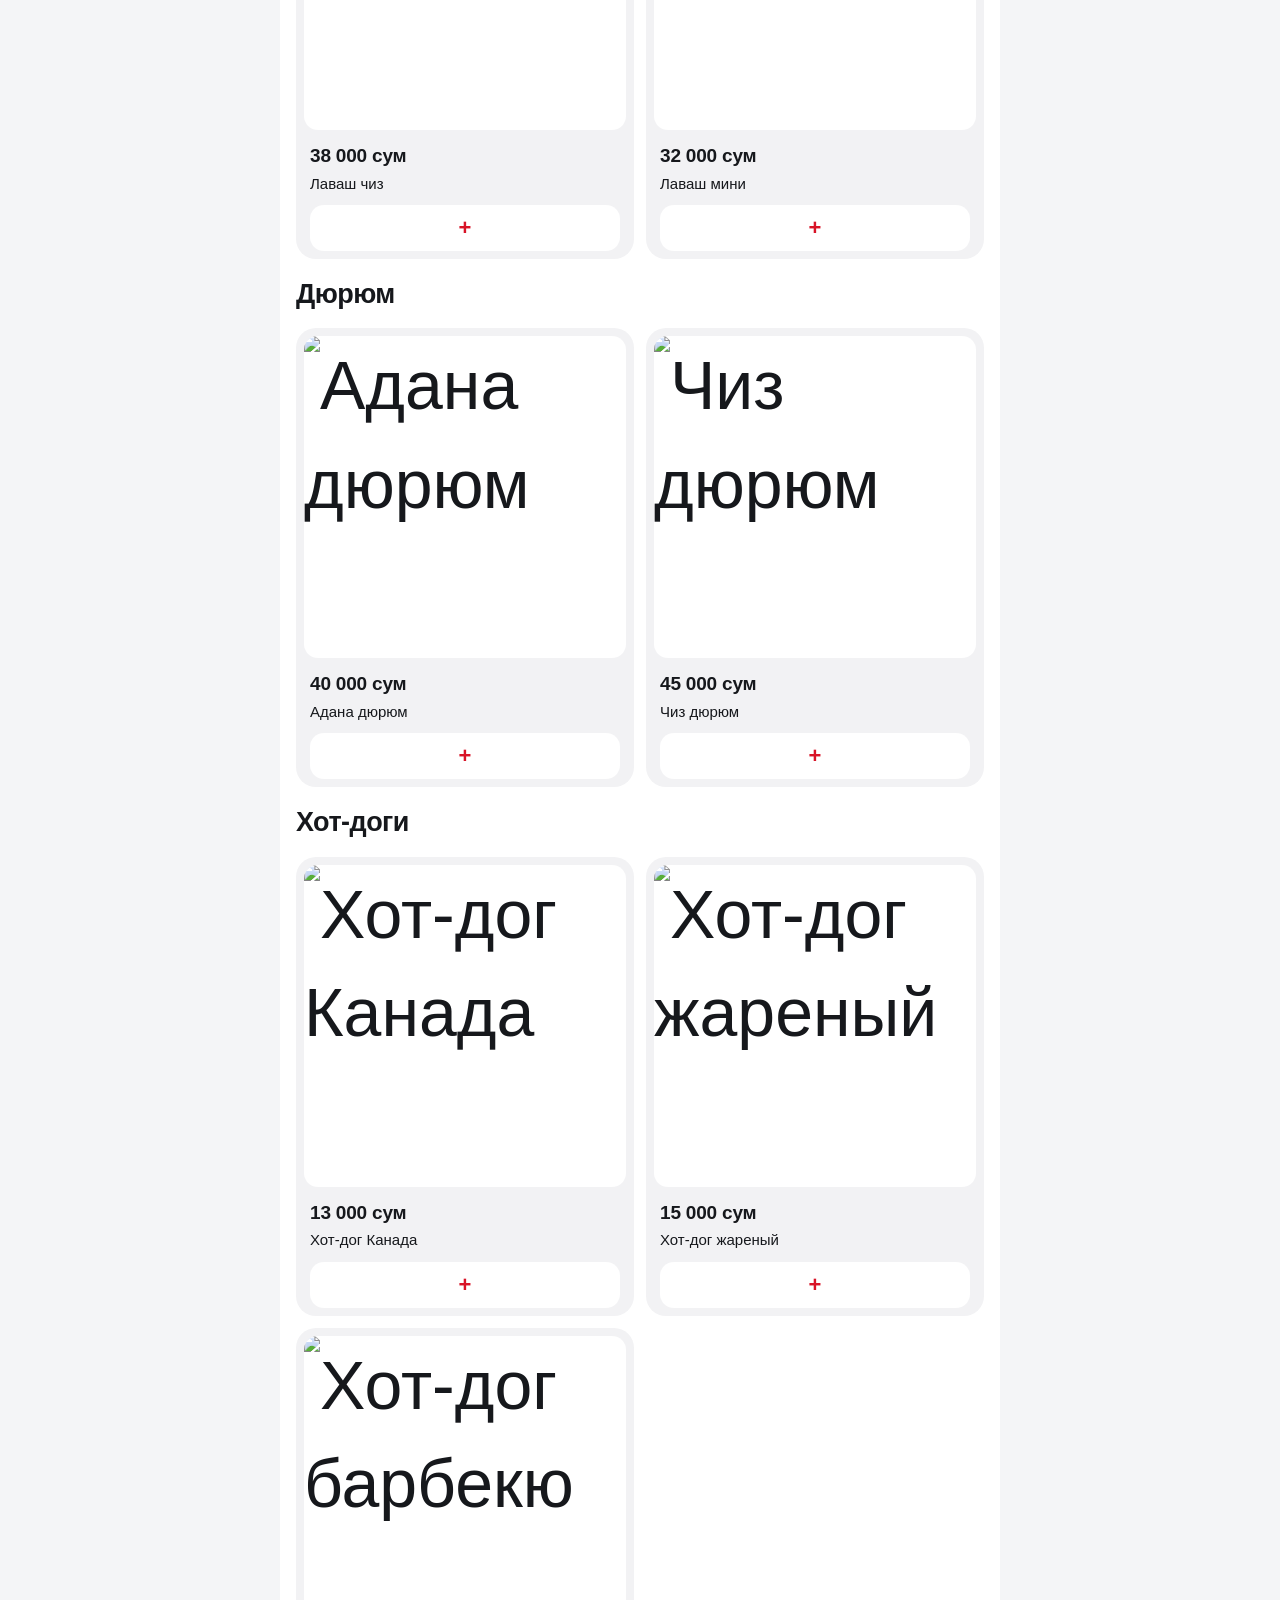
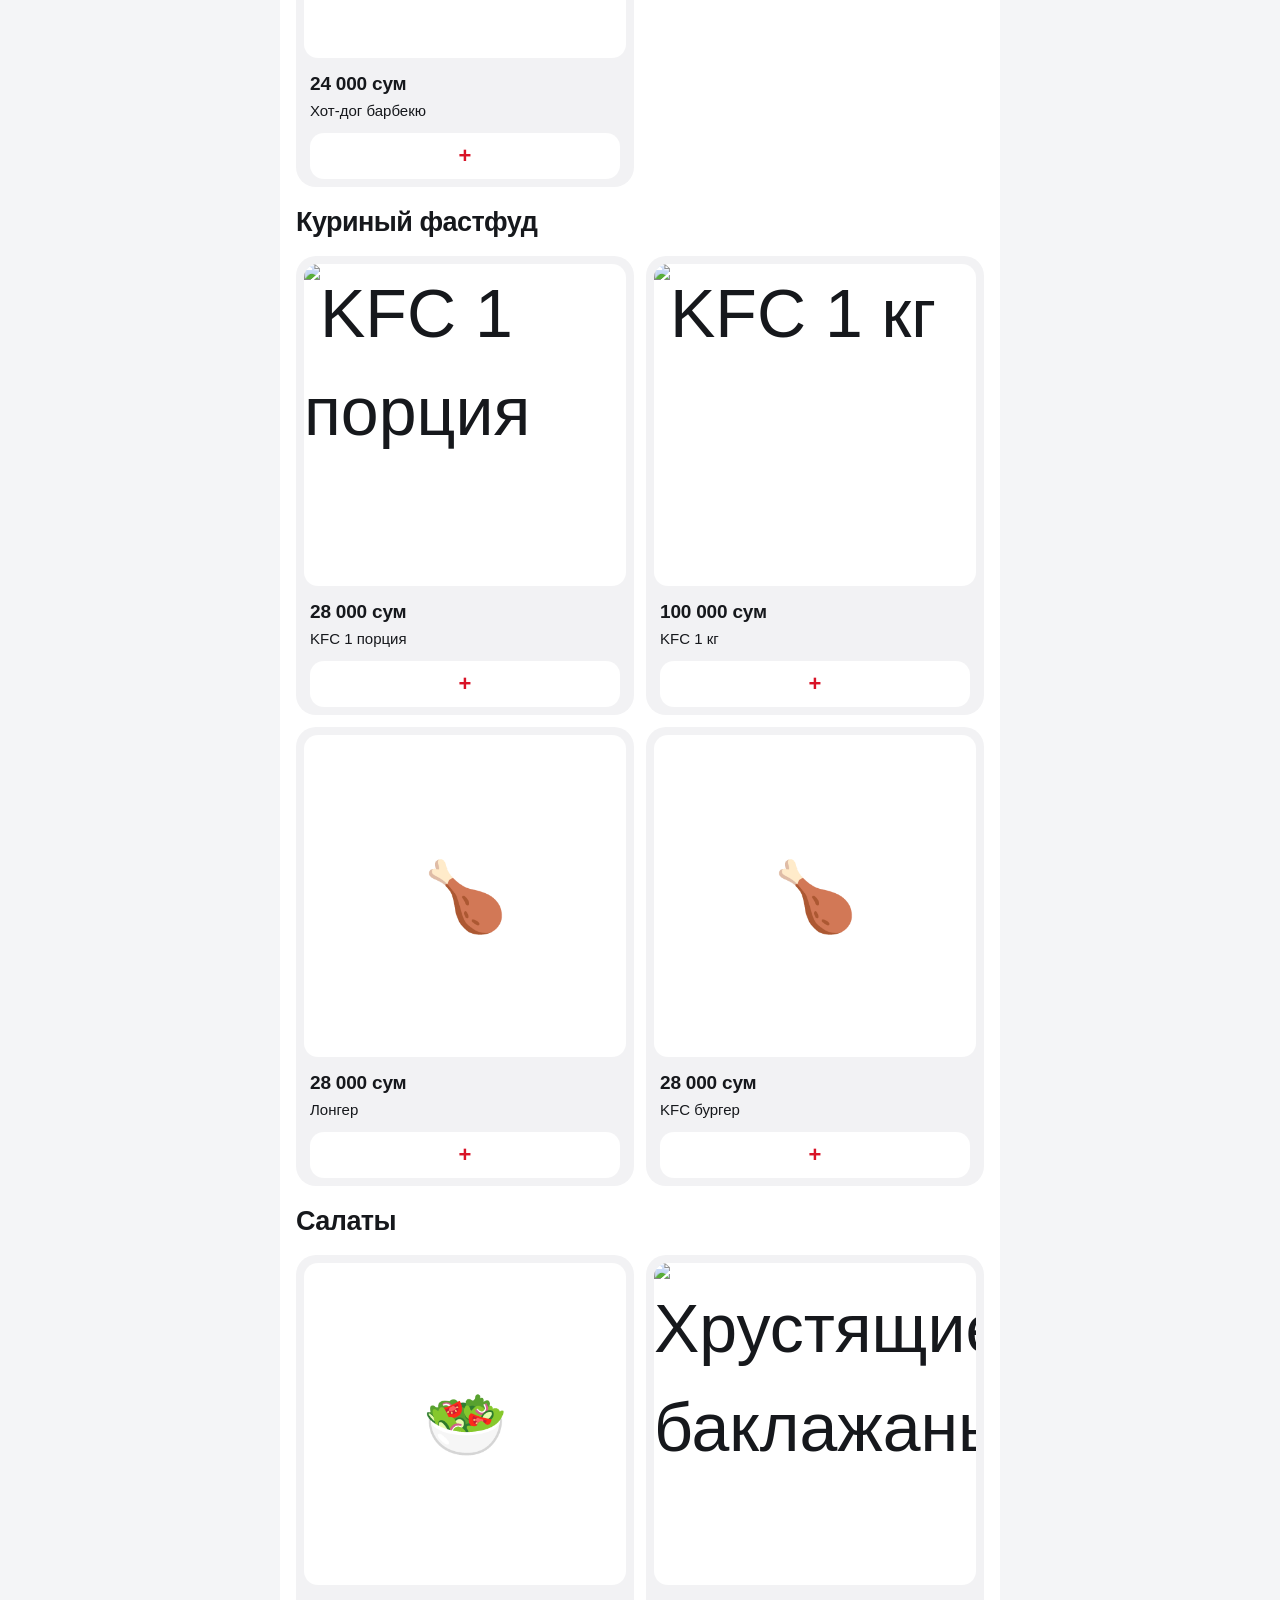
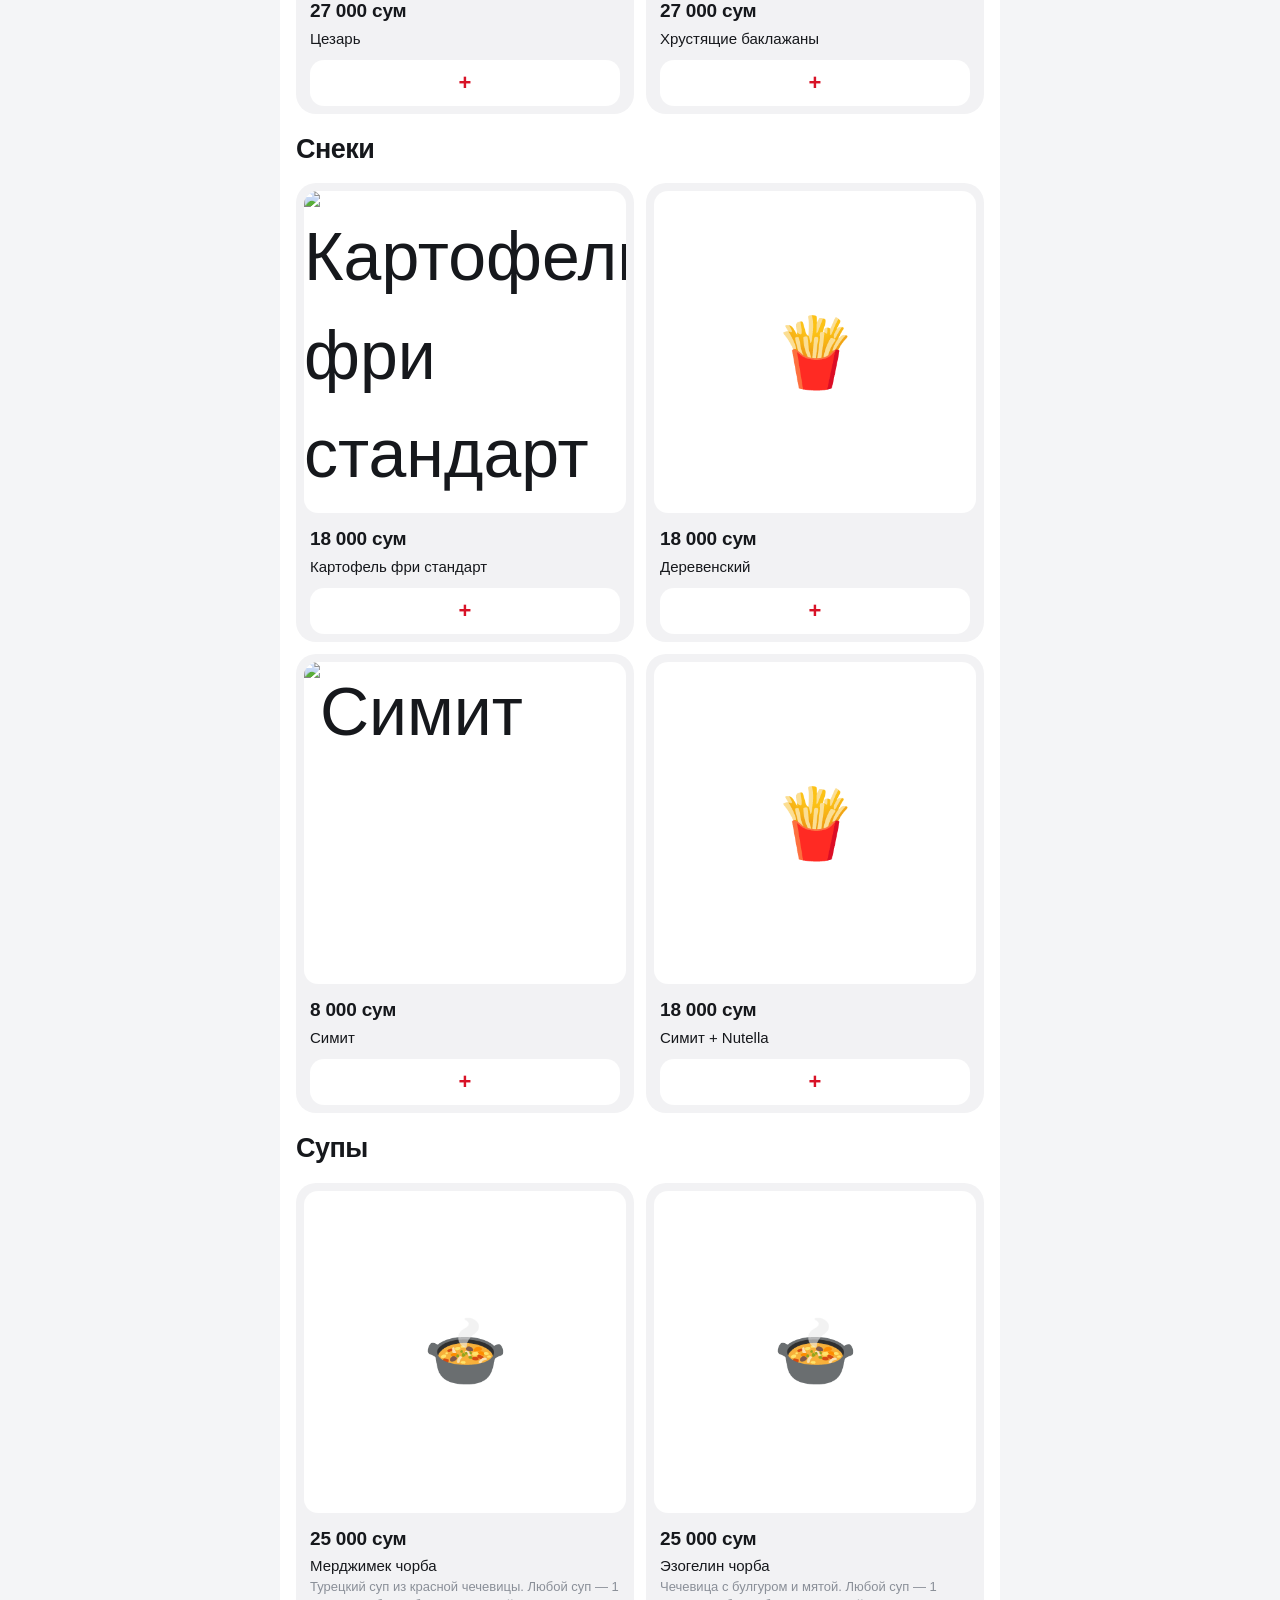
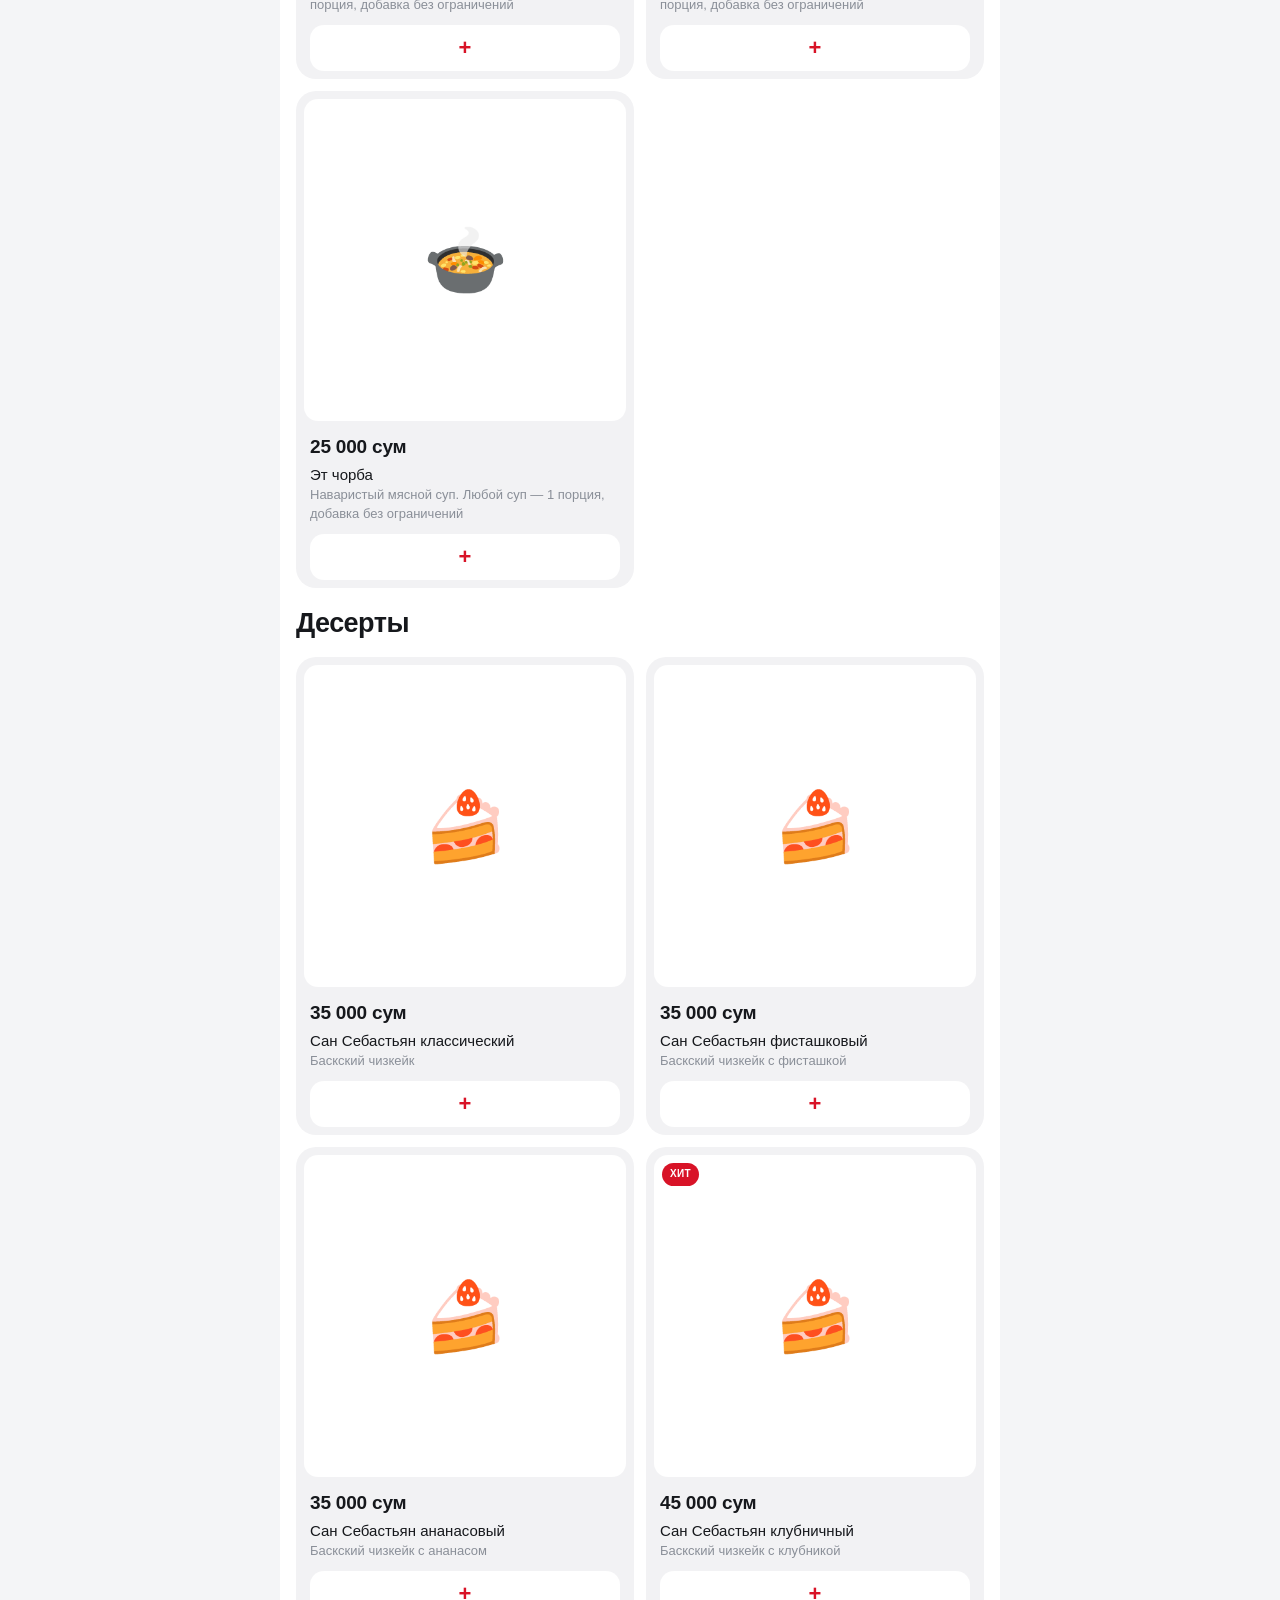
==== commit dde4dfba: "Begona stok rasmlarni menyudan olib tashlash Internetdan olingan 36 ta rasm o'chirildi. Ular DonDone" ====
--- a/index.html
+++ b/index.html
@@ -9,7 +9,7 @@
   <script src="https://telegram.org/js/telegram-web-app.js"></script>
   <!-- ?v= raqamini har yangilanishda oshiring — kesh muammosini oldini oladi -->
   <link rel="stylesheet" href="vendor/leaflet/leaflet.css" />
-  <link rel="stylesheet" href="css/style.css?v=28" />
+  <link rel="stylesheet" href="css/style.css?v=29" />
 </head>
 <body>
   <!-- ======== BOSH SAHIFA ======== -->
@@ -193,8 +193,8 @@
   <div class="toast" id="toast" hidden></div>
 
   <script src="vendor/leaflet/leaflet.js"></script>
-  <script src="data/i18n.js?v=28"></script>
-  <script src="data/menu.js?v=28"></script>
-  <script src="js/app.js?v=28"></script>
+  <script src="data/i18n.js?v=29"></script>
+  <script src="data/menu.js?v=29"></script>
+  <script src="js/app.js?v=29"></script>
 </body>
 </html>
--- a/css/style.css
+++ b/css/style.css
@@ -400,7 +400,9 @@
   border-radius: 14px;
   display: grid;
   place-items: center;
-  font-size: 54px;
+  /* Surati yo'q taomda bo'lim emojisi turadi. Kvadrat katta bo'lgani
+     uchun kichik emoji kartochkani bo'sh ko'rsatadi — kattaroq olamiz. */
+  font-size: 68px;
   cursor: pointer;
 }
 
